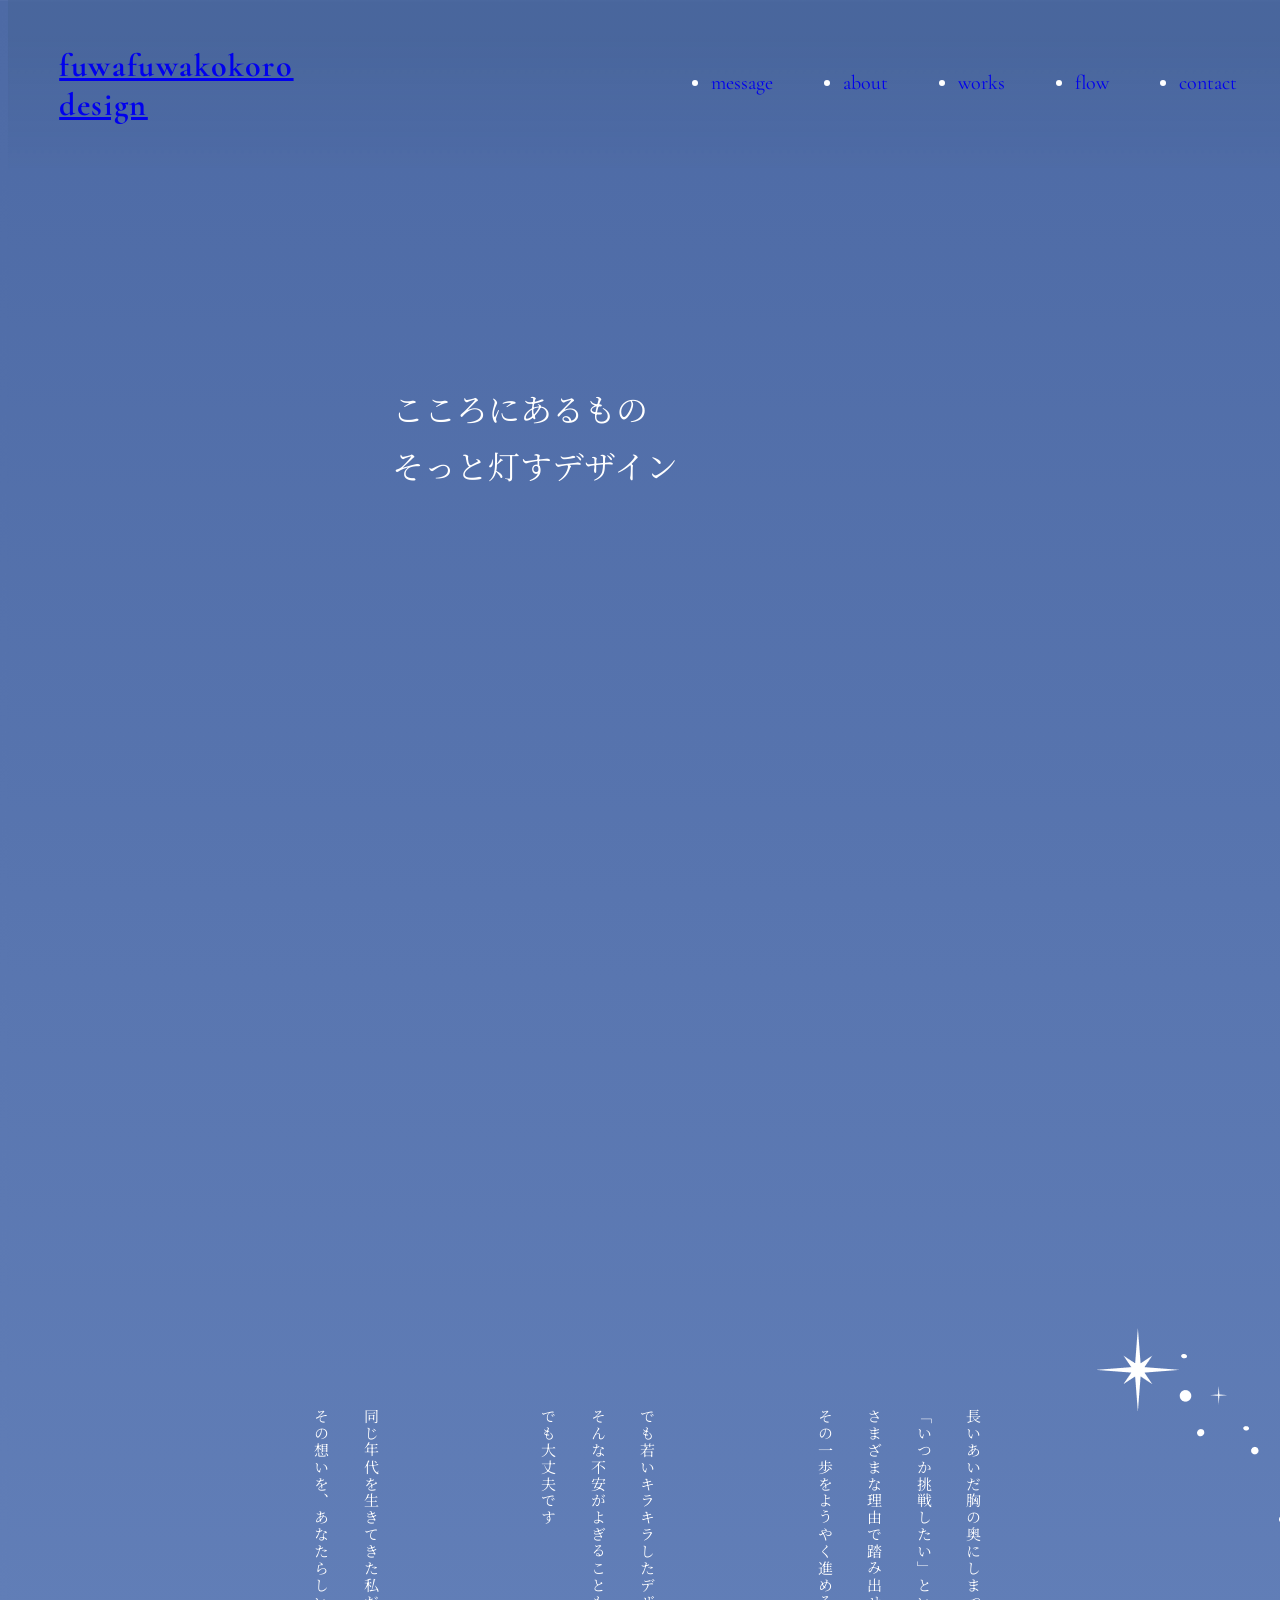
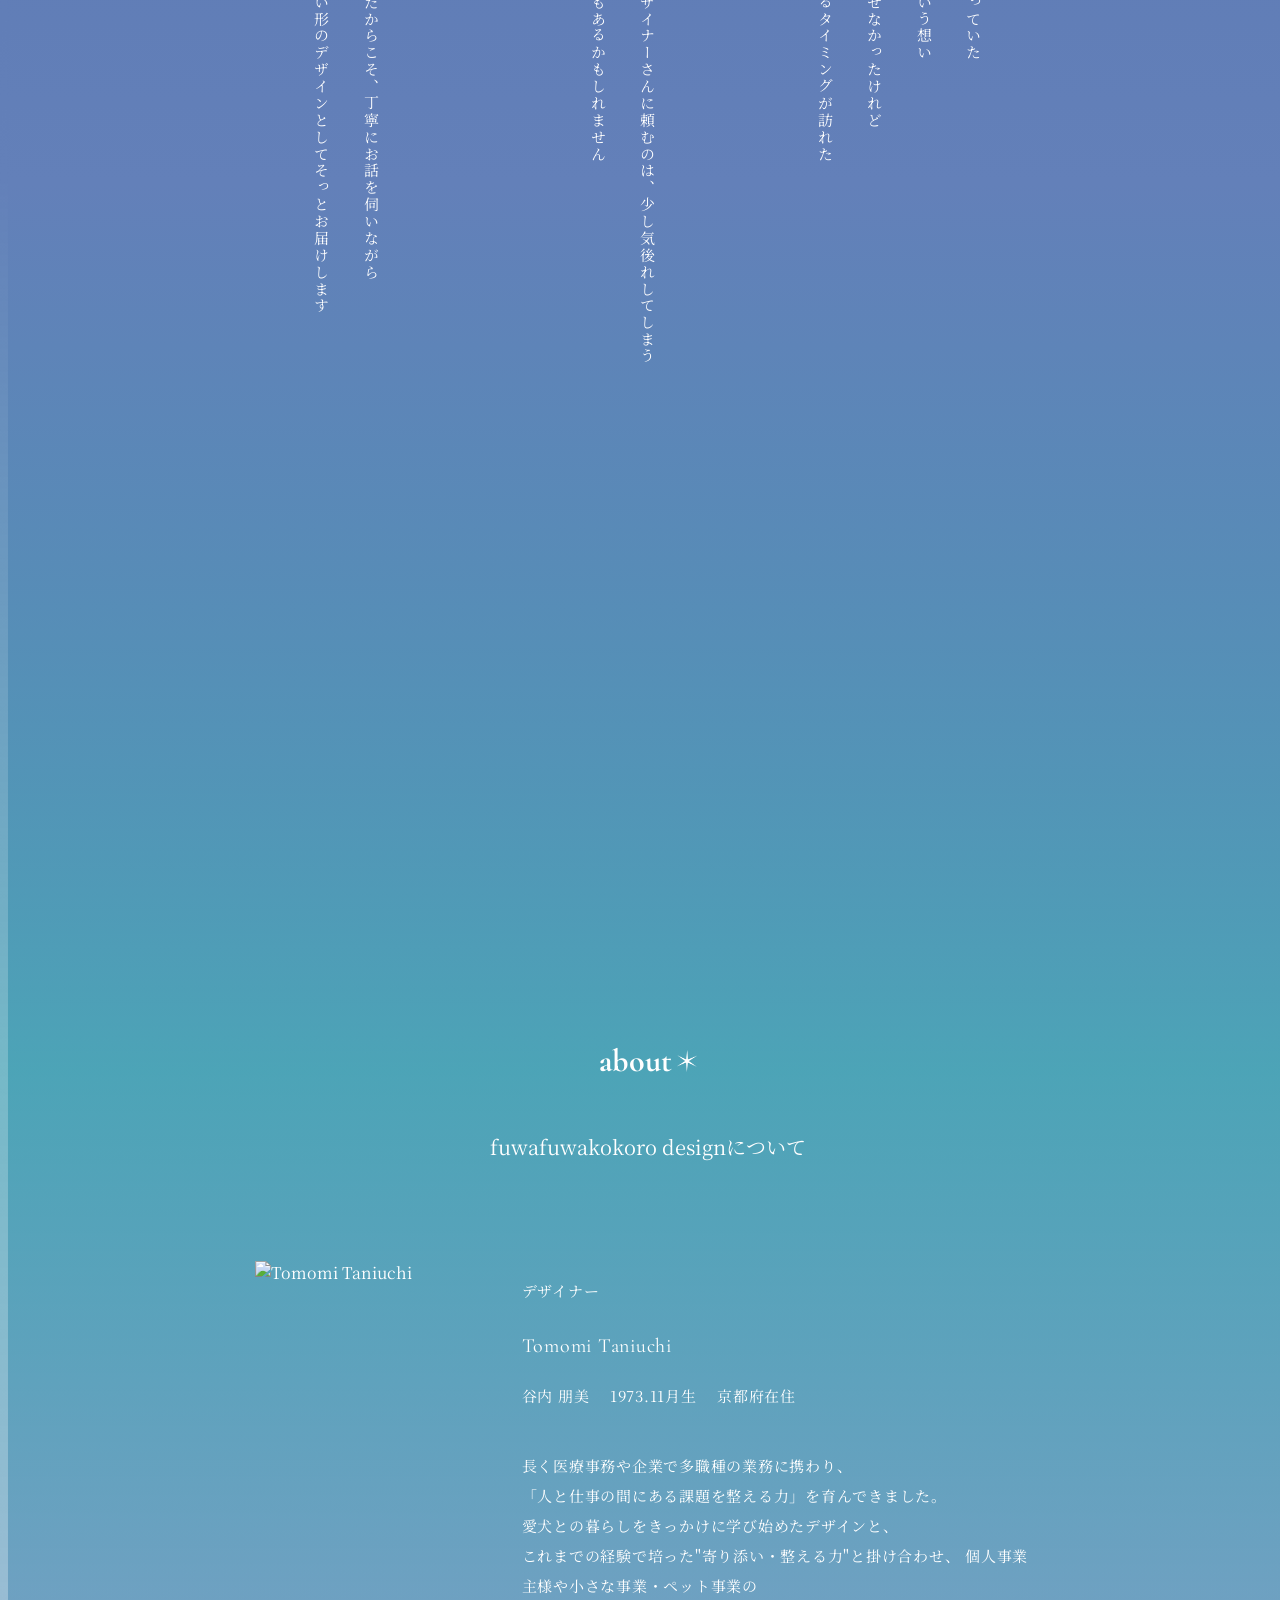
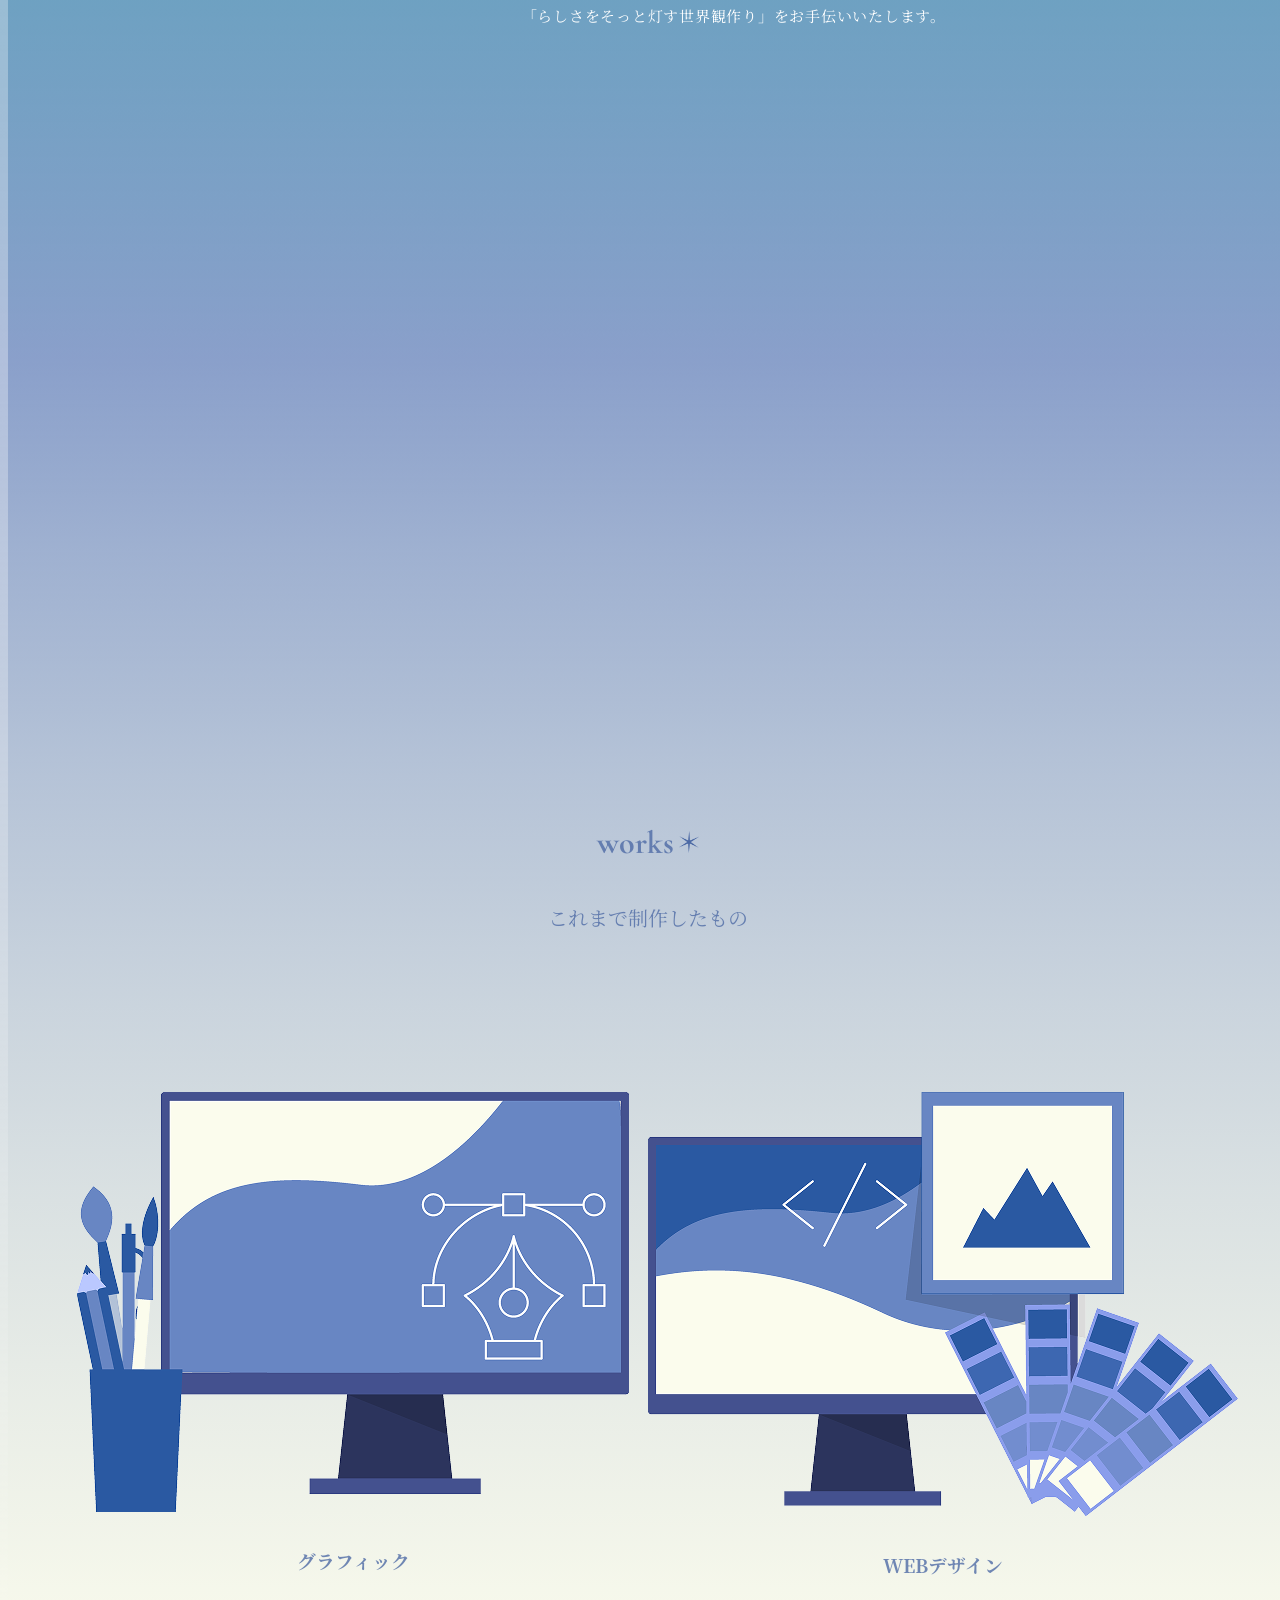
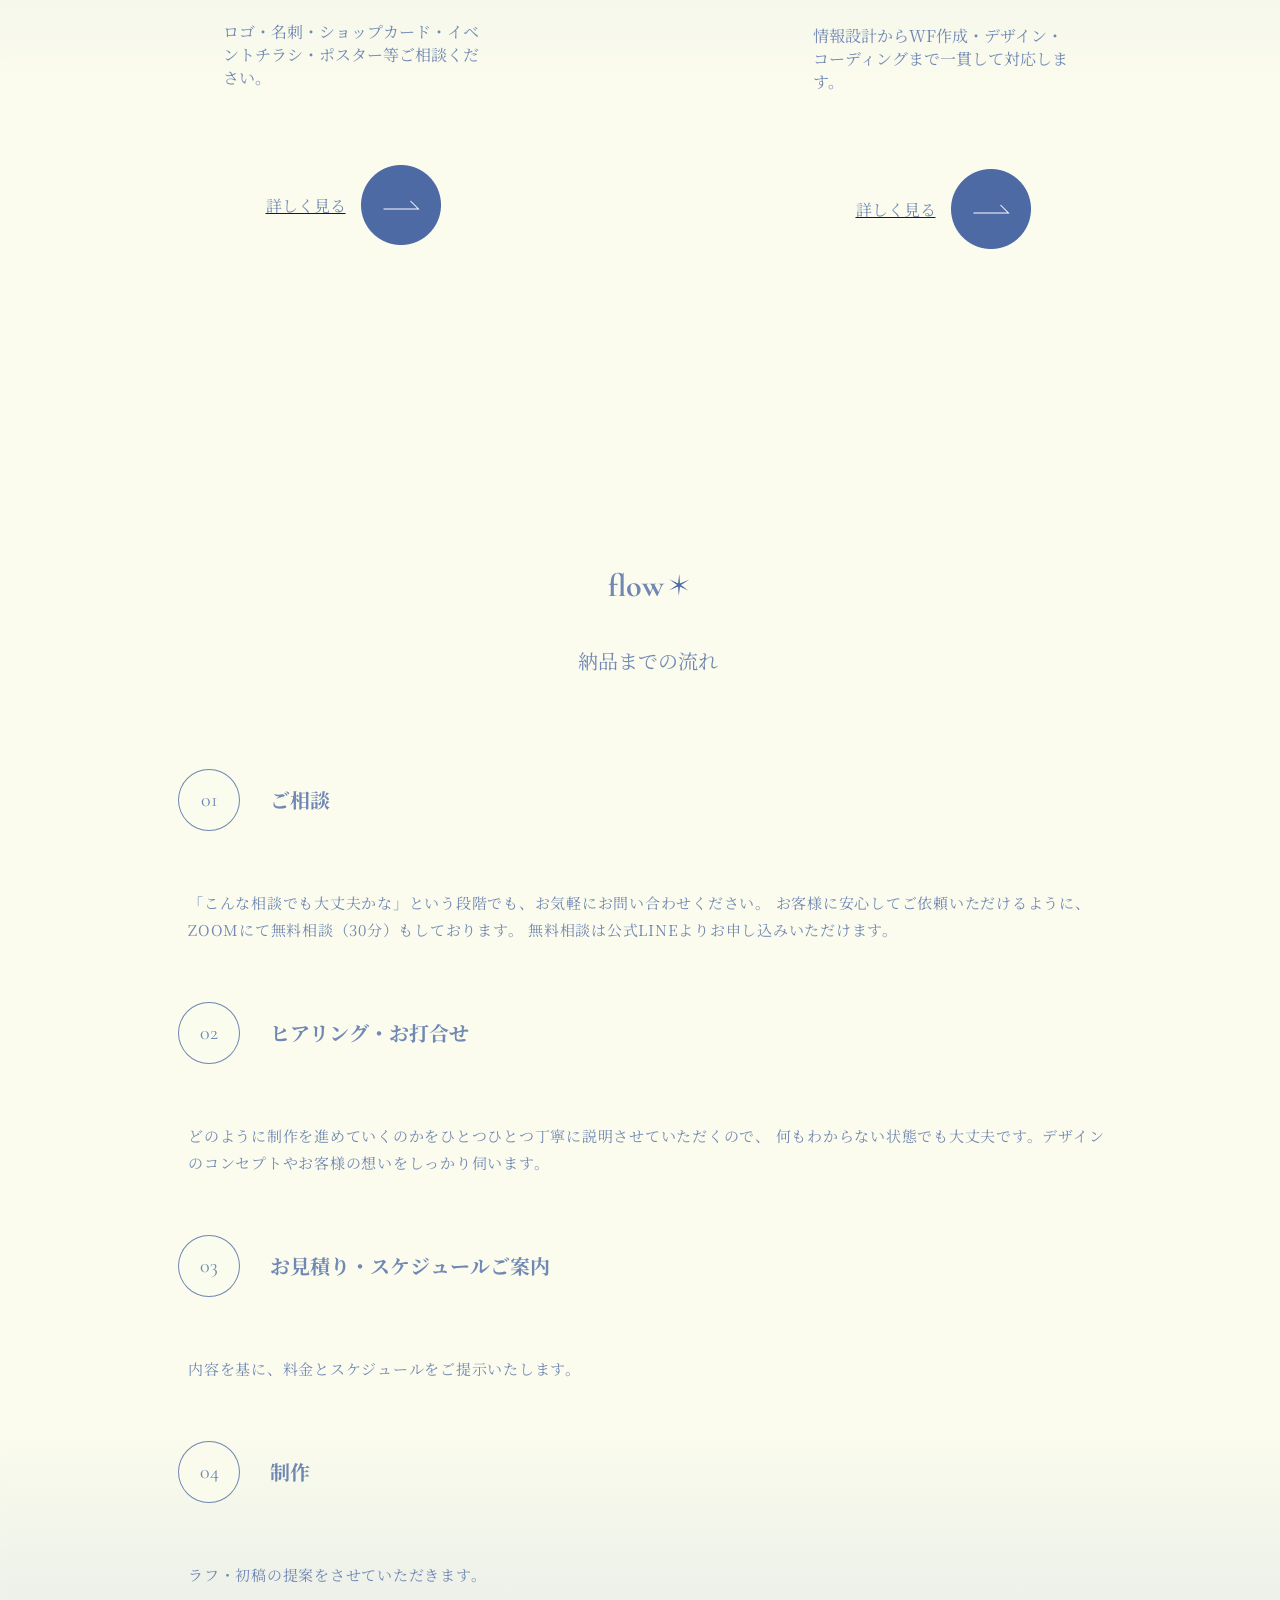
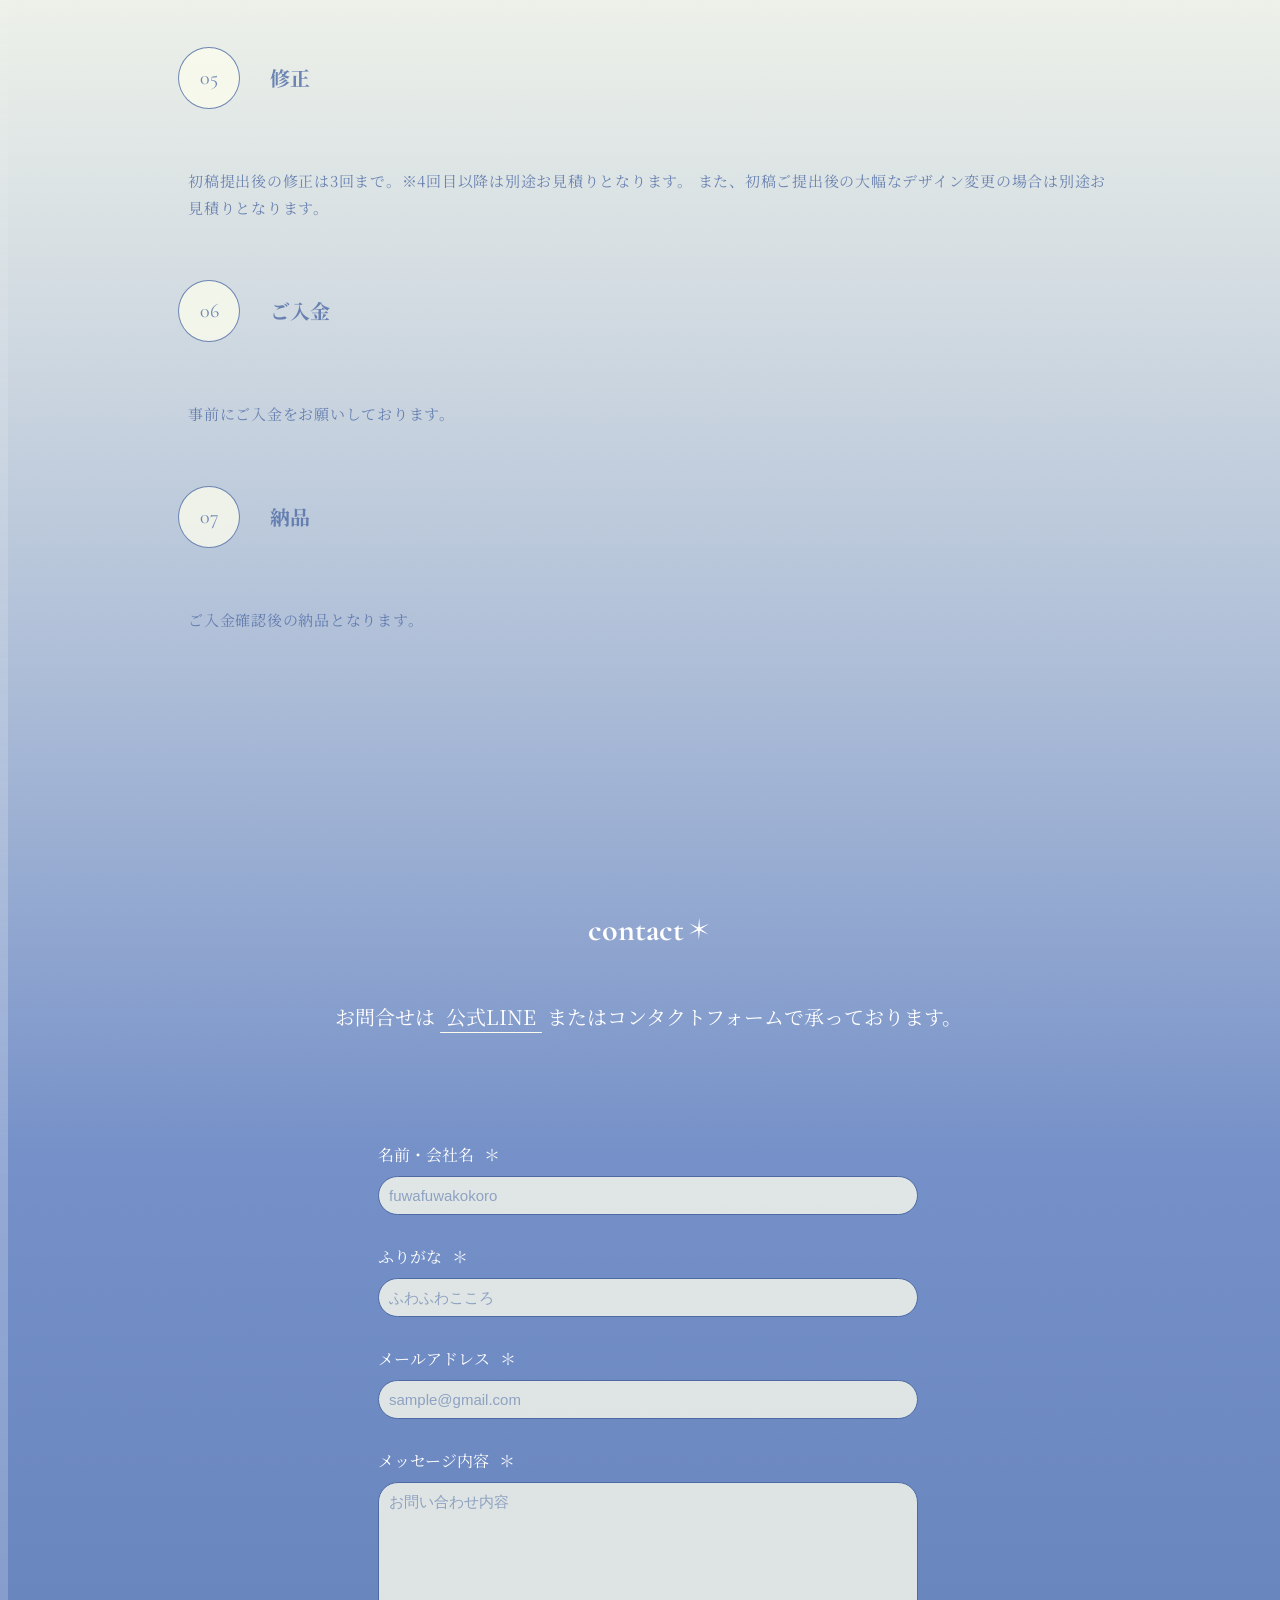
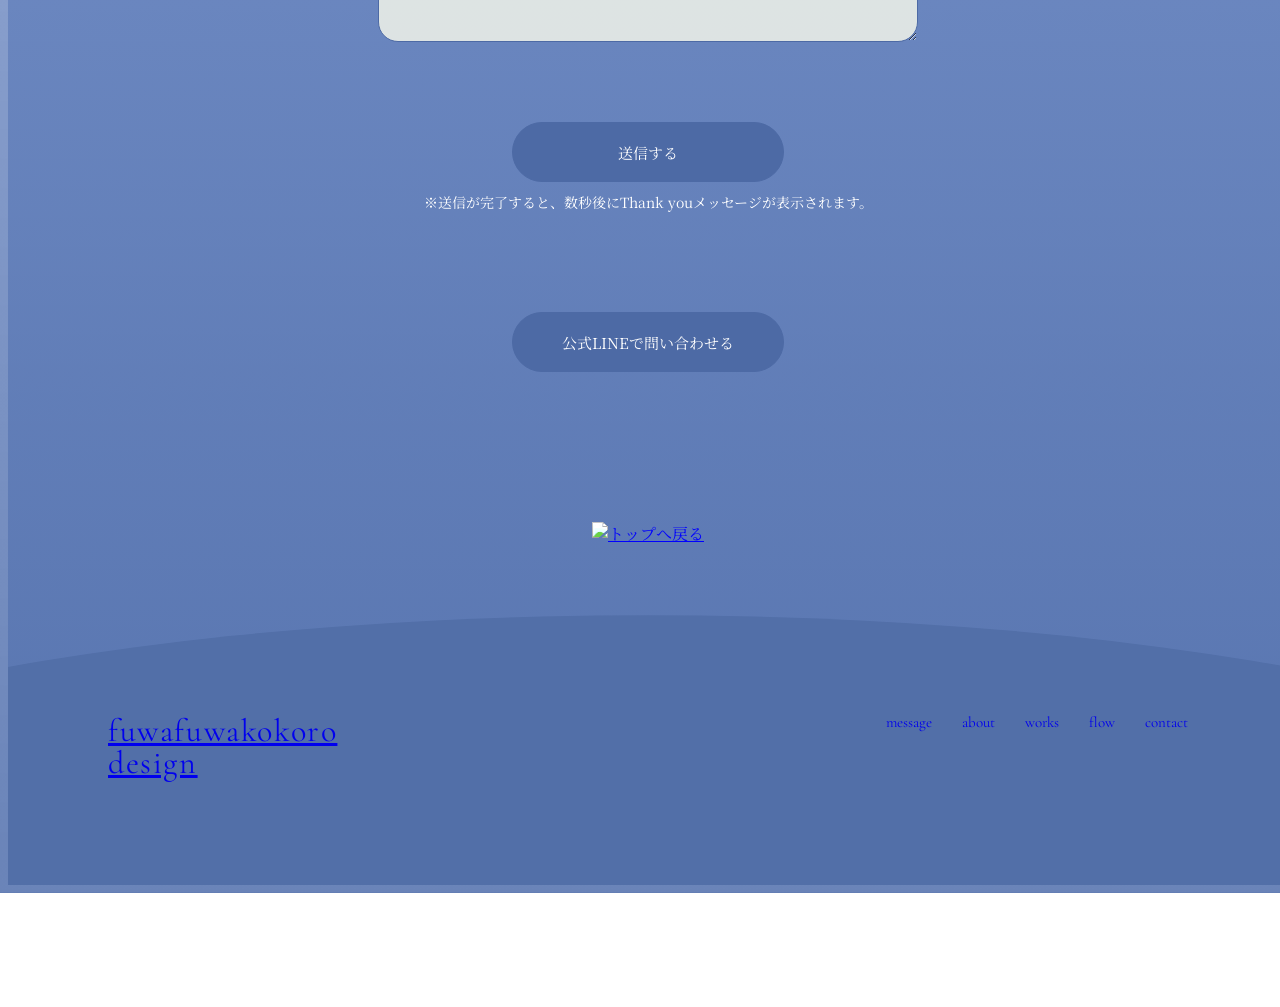
==== index.html @ 158607de "Update index.html" ====
<!DOCTYPE html>
<html lang="ja">

<head>
    <meta charset="UTF-8">
    <meta name="viewport" content="width=device-width, initial-scale=1.0">
    <title>fuwafuwakokoro designポートフォリオサイト</title>
    <meta name="description" content="fuwafuwakokoroデザインポートフォリオ">

    <!-- フォントの読み込み -->
    <link rel="preconnect" href="https://fonts.googleapis.com">
    <link rel="preconnect" href="https://fonts.gstatic.com" crossorigin>
    <link
        href="https://fonts.googleapis.com/css2?family=Cormorant+Garamond:ital,wght@0,300..700;1,300..700&family=Noto+Serif+JP:wght@200..900&display=swap"
        rel="stylesheet">

    <!-- CSSの読み込み -->
    <link rel="stylesheet" href="CSS/reset.css">
    <link rel="stylesheet" href="CSS/style.css">
    <!-- ファビコン -->
    <link rel="icon" href="./images/favicon.ico">

</head>

<body>

    <header id="header">
        <h1 class="logo">
            <a href="index.html">
                fuwafuwakokoro <br>design
            </a>
        </h1>
        <nav class="header-nav">
            <ul>
                <li><a href="#message">message</a></li>
                <li><a href="#about">about</a></li>
                <li><a href="all-work.html?filter=all">works</a></li>
                <li><a href="#flow">flow</a></li>
                <li><a href="#contact">contact</a></li>
            </ul>
        </nav>

        <div class="hamburger" aria-label="メニュー開閉" role="button" tabindex="0"></div>

        <nav class="sp-menu">
            <ul>
                <li><a href="#message">message</a></li>
                <li><a href="#about">about</a></li>
                <li><a href="all-work.html?filter=all">works</a></li>
                <li><a href="#flow">flow</a></li>
                <li><a href="#contact">contact</a></li>
            </ul>
        </nav>
    </header>

    <main>
        <section id="hero">
            <div class="main-visual">
                <!-- 星空（背景） -->
                <div class="fv-stars"></div>
                <!-- 流れ星（JSで生成） -->
                <div class="fv-shooting-layer"></div>

                <img class="fv-moon" src="images/FV-moon.png" alt="">

                <div class="catch-wrap">
                    <p class="catch line1">こころにあるもの</p>
                    <p class="catch line2">そっと灯すデザイン</p>
                </div>
            </div>
        </section>

        <section id="message">
            <div class="cloud-set cloud-set1">
                <img class="cloud cloud1" src="images/cloud1.png" alt="">
            </div>
            <!-- ここにスペーサーを入れる -->
            <div class="cloud-space"></div>

            <div class="text-wrap">
                <div class="message-star">
                    <img src="images/message_star.png" alt="">
                </div>
                <p class="text-block">
                    長いあいだ胸の奥にしまっていた<br>
                    「いつか挑戦したい」という想い<br>
                    さまざまな理由で踏み出せなかったけれど<br>
                    その一歩をようやく進めるタイミングが訪れた
                </p>
                <p class="text-block">
                    でも若いキラキラしたデザイナーさんに頼むのは、少し気後れしてしまう<br>
                    そんな不安がよぎることもあるかもしれません<br>
                    でも大丈夫です
                </p>
                <p class="text-block">
                    同じ年代を生きてきた私だからこそ、丁寧にお話を伺いながら<br>
                    その想いを、あなたらしい形のデザインとしてそっとお届けします
                </p>
            </div>
        </section>

        <section id="about">
            <!-- 雲（背景） -->
            <div class="cloud-set cloud-set2">
                <img class="cloud cloud2" src="images/cloud2.png" alt="">
                <img class="moon2" src="images/cloud2-moon.png" alt="">
            </div>
            <!-- ここにスペーサーを入れる -->
            <div class="cloud-space"></div>

            <div class="about-wrap">
                <div class="title-wrap">
                    <h2 class="title-text">about</h2>
                    <img src="images/title-star.png" alt="">
                </div>
                <p class="sub-title">fuwafuwakokoro designについて</p>

                <div class="about-content">
                    <div class="about-photo">
                        <img class="photo-pc" src="images/about.png" alt="Tomomi Taniuchi">
                        <img class="photo-sp" src="images/about-sp.png" alt="Tomomi Taniuchi">
                    </div>

                    <div class="about-text">
                        <p class="job-title">デザイナー</p>
                        <p class="name-en">Tomomi Taniuchi</p>
                        <p class="name-ja">谷内 朋美 　1973.11月生 　京都府在住</p>
                        <p>
                            長く医療事務や企業で多職種の業務に携わり、<br>
                            「人と仕事の間にある課題を整える力」を育んできました。<br>
                            愛犬との暮らしをきっかけに学び始めたデザインと、<br>
                            これまでの経験で培った"寄り添い・整える力"と掛け合わせ、
                            個人事業主様や小さな事業・ペット事業の<br>
                            「らしさをそっと灯す世界観作り」をお手伝いいたします。<br>

                        </p>
                    </div>
                </div>
            </div>
        </section>

        <section id="works">
            <div class="cloud-set cloud-set3">
                <img class="cloud cloud3" src="images/cloud3.png" alt="">
            </div>
            <!-- ここにスペーサーを入れる -->
            <div class="cloud-space"></div>

            <div class="title-wrap-work">
                <h2 class="title-text">works</h2>
                <img src="images/title-star2.png" alt="">
            </div>
            <p class="sub-title2">これまで制作したもの</p>

            <div class="works-grid">
                <!-- グラフィック -->
                <div class="work-item">
                    <div class="work-img">
                        <img src="images/icon1.png" alt="グラフィック">
                    </div>
                    <h3 class="work-item-title">グラフィック</h3>
                    <p class="work-text">
                        ロゴ・名刺・ショップカード・イベントチラシ・ポスター等ご相談ください。
                    </p>
                    <a href="all-work.html?filter=graphic" class="more">
                        <span class="work-text2">詳しく見る</span>
                        <img src="images/work-btn.png" alt="">
                    </a>
                </div>

                <!-- WEBデザイン -->
                <div class="work-item">
                    <div class="work-img">
                        <img src="images/icon2.png" alt="WEBデザイン">
                    </div>
                    <h3 class="work-item-title">WEBデザイン</h3>
                    <p class="work-text">
                        情報設計からWF作成・デザイン・コーディングまで一貫して対応します。
                    </p>
                    <a href="all-work.html?filter=web" class="more">
                        <span class="work-text2">詳しく見る</span>
                        <img src="images/work-btn.png" alt="">
                    </a>
                </div>
            </div>
        </section>

        <section id="flow">
            <div class="title-wrap-flow">
                <h2 class="title-text">flow</h2>
                <img src="images/title-star2.png" alt="">
            </div>
            <p class="sub-title2">納品までの流れ</p>

            <div class="flow-wrap">
                <div class="flow-step">
                    <div class="step-number">01</div>
                    <h3 class="step-title">ご相談</h3>
                </div>
                <p class="step-text">
                    「こんな相談でも大丈夫かな」という段階でも、お気軽にお問い合わせください。
                    お客様に安心してご依頼いただけるように、ZOOMにて無料相談（30分）もしております。
                    無料相談は公式LINEよりお申し込みいただけます。
                </p>

                <div class="flow-step">
                    <div class="step-number">02</div>
                    <h3 class="step-title">ヒアリング・お打合せ</h3>
                </div>
                <p class="step-text">
                    どのように制作を進めていくのかをひとつひとつ丁寧に説明させていただくので、
                    何もわからない状態でも大丈夫です。デザインのコンセプトやお客様の想いをしっかり伺います。
                </p>

                <div class="flow-step">
                    <div class="step-number">03</div>
                    <h3 class="step-title">お見積り・スケジュールご案内</h3>
                </div>
                <p class="step-text">
                    内容を基に、料金とスケジュールをご提示いたします。
                </p>

                <div class="flow-step">
                    <div class="step-number">04</div>
                    <h3 class="step-title">制作</h3>
                </div>
                <p class="step-text">
                    ラフ・初稿の提案をさせていただきます。
                </p>

                <div class="flow-step">
                    <div class="step-number">05</div>
                    <h3 class="step-title">修正</h3>
                </div>
                <p class="step-text">
                    初稿提出後の修正は3回まで。※4回目以降は別途お見積りとなります。
                    また、初稿ご提出後の大幅なデザイン変更の場合は別途お見積りとなります。
                </p>

                <div class="flow-step">
                    <div class="step-number">06</div>
                    <h3 class="step-title">ご入金</h3>
                </div>
                <p class="step-text">
                    事前にご入金をお願いしております。
                </p>

                <div class="flow-step">
                    <div class="step-number">07</div>
                    <h3 class="step-title">納品</h3>
                </div>
                <p class="step-text">
                    ご入金確認後の納品となります。
                </p>
            </div>
        </section>

        <section id="contact">
            <div class="title-wrap">
                <h2 class="title-text">contact</h2>
                <img src="images/title-star.png" alt="">
            </div>
            <p class="sub-title">
                お問合せは
                <a href="https://lin.ee/VAMANF5" target="_blank" rel="noopener noreferrer" class="line-link">
                    公式LINE
                </a>
                またはコンタクトフォームで承っております。
            </p>




            <form class="c-form"
                action="https://docs.google.com/forms/u/0/d/e/1FAIpQLSc5ZJrRVExrA8ApMhvjKNuty1FIqvOW37TJFEGnBFKEDIB3zg/formResponse"
                method="POST" target="hidden_iframe" onsubmit="submitted=true;">
                <div class="c-form_item">
                    <label class="c-form_label" for="field-name">名前・会社名<span class="c-form_required">＊</span></label>
                    <input class="c-form_input" id="field-name" name="entry.1047887027" placeholder="fuwafuwakokoro"
                        type="text" required />
                </div>

                <div class="c-form_item">
                    <label class="c-form_label" for="field-name-ja">ふりがな<span class="c-form_required">＊</span></label>
                    <input class="c-form_input" id="field-name-ja" name="entry.491330090" placeholder="ふわふわこころ"
                        type="text" required />
                </div>

                <div class="c-form_item">
                    <label class="c-form_label" for="field-mail">メールアドレス<span class="c-form_required">＊</span></label>
                    <input class="c-form_input" id="field-mail" name="entry.1755000333" placeholder="sample@gmail.com"
                        type="email" required />
                </div>

                <div class="c-form_item">
                    <label class="c-form_label" for="field-message">メッセージ内容<span
                            class="c-form_required">＊</span></label>

                    <textarea class="c-form_input" id="field-message" name="entry.1914228769" placeholder="お問い合わせ内容"
                        required></textarea>
                </div>

                <div class="c-form_submit">
                    <button type="submit">送信する</button>
                </div>
                <p class="c-form_notice">
                    ※送信が完了すると、数秒後にThank youメッセージが表示されます。
                </p>
            </form>

            <div class="contact-btn">
                <a href="https://lin.ee/VAMANF5" target="_blank" rel="noopener noreferrer" class="btn-line">
                    公式LINEで問い合わせる
                </a>

            </div>


        </section>
    </main>

    <div class="to-top">
        <a href="#" aria-label="ページトップへ戻る">
            <img src="images/Back-to-Top.png" alt="トップへ戻る">
        </a>
    </div>

    <footer class="footer">
        <div class="footer_inner">
            <div class="footer_logo">
                <a href="index.html">
                    fuwafuwakokoro<br>design
                </a>
            </div>

            <nav class="footer_nav">
                <a href="#message">message</a>
                <a href="#about">about</a>
                <a href="all-work.html?filter=all">works</a>
                <a href="#flow">flow</a>
                <a href="#contact">contact</a>
            </nav>

            <div class="footer_bottom">
                <div class="footer_sns">
                    <a href="https://lin.ee/VAMANF5" target="_blank" rel="noopener noreferrer">
                        <img src="images/line_logo.webp" alt="LINE">
                    </a>
                    <a href="https://www.instagram.com/fuwafuwakokoro_design/" target="_blank"
                        rel="noopener noreferrer">
                        <img src="images/instagram_glyph_white_1.webp" alt="Instagram">
                    </a>
                </div>
                <small>©2026 fuwafuwakokoro design</small>
            </div>
        </div>
    </footer>

    <script src="common.js"></script>
    <script src="page.js"></script>
    <script>
        let submitted = false;
    </script>

    <iframe name="hidden_iframe" id="hidden_iframe" style="display:none;"
        onload="if(submitted){window.location='thanks.html';}"></iframe>
</body>


</html>
---- CSS/style.css ----
@charset "UTF-8";

/* ==========================================
   1. 基本設定（全ページ共通）
========================================== */
html,
body {
    overflow-x: hidden;
    width: 100%;
    font-family: "Noto Serif JP", serif;
    color: #ffffff;
    position: relative;
    background-image: linear-gradient(
        180deg,
        rgba(77, 106, 165, 1),
        rgba(99, 128, 185, 1) 20%,
        rgba(59, 155, 176, 0.7) 30%,
        rgba(99, 128, 185, 0.5) 40%,
        rgba(251, 252, 237, 1) 55% 70%,
        rgba(104, 134, 195, 0.7) 85%,
        rgba(77, 106, 165, 1) 110%
    );
}
#message,
#about,
#works {
    scroll-margin-top: -300px;
}
#flow,
#contact {
    scroll-margin-top: 120px;
    position: relative;
    margin-top: 250px;
}
h2 {
    font-size: 32px;
    font-family: "Cormorant Garamond", serif;
}

/* ==========================================
   2. 共通パーツ（ヘッダー / フッター / ボタン）
========================================== */

/* --- ヘッダー --- */
#header {
    display: flex;
    justify-content: space-between;
    align-items: center;
    position: fixed;
    top: 0;
    width: 100%;
    padding: 25px 4%;
    box-sizing: border-box;
    color: #ffffff;
    font-family: "Cormorant Garamond", serif;
    z-index: 9999;
    backdrop-filter: blur(1px); /* すりガラス効果 */
    background: linear-gradient(
        180deg,
        rgba(39, 69, 85, 0.1) 20%,
        rgba(0, 0, 0, 0) 100%
    );
}

.logo {
    font-size: 32px;
    letter-spacing: 0.05em;
    width: 228px;
}

.header-nav {
    margin-left: auto;
}

.header-nav ul {
    display: flex;
    gap: 70px;
    font-size: 20px;
}

.header-nav.after-works a,
.logo.after-works {
    color: #4d6aa5;
}

.header-nav.back-white a,
.logo.back-white p {
    color: #fff;
}

.sp-menu,
.hamburger {
    display: none;
}

/* ロゴ共通アニメーション準備 */
.logo a,
.footer_logo a {
    display: inline-block;
    transition: opacity 0.3s ease;
}

/* ナビゲーション共通リンク基本設定 */
.header-nav a,
.footer_nav a {
    position: relative;
    display: inline-block;
    text-decoration: none;
    padding-bottom: 4px;
    transition: color 0.3s ease;
}

/* ナビ下線の初期状態（透明・横幅0） */
.header-nav a::after,
.footer_nav a::after {
    content: "";
    position: absolute;
    bottom: 0;
    left: 0;
    width: 0;
    height: 1px;
    background-color: currentColor; /* 文字色と連動 */
    transition: width 0.3s ease;
}

/* --- コンタクトボタン ＆ 共通ボタンデザイン --- */
.contact-btn,
.contact-btn2 {
    display: flex;
    margin: 100px auto 150px;
    justify-content: center;
    width: 100%;
}

/* 共通ボタン基本スタイル */
.contact-btn a,
.contact-btn2 a,
.c-form_submit button {
    display: inline-flex;
    justify-content: center;
    align-items: center;
    box-sizing: border-box;
    width: 272px;
    max-width: 100%;
    height: 60px;
    padding: 0 20px;
    border-radius: 100px;
    font-size: 15px;
    font-family: "Noto Serif JP", serif;
    color: #ffffff;
    border: 1px solid #4d6aa5;
    background-color: #4d6aa5;
    text-decoration: none;
    cursor: pointer;
    line-height: 1;
    transition: all 0.3s ease;
    appearance: none;
    -webkit-appearance: none;
}

/* LINEボタン内の画像調整 */
.contact-btn a img,
.contact-btn2 a img {
    max-height: 100%;
    width: auto;
    object-fit: contain;
}

/* テキストリンク（公式LINE等）の自作下線・背景伸び設定 */

.line-link {
    position: relative;
    display: inline-block;
    text-decoration: none;
    color: #ffffff;
    padding: 2px 6px;
    z-index: 1;
    transition: color 0.3s ease;
}

.line-link::before {
    content: "";
    position: absolute;
    bottom: 0;
    left: 0;
    width: 100%;
    height: 1px; /* 初期状態の下線の太さ */
    background-color: #fcfded;
    border-radius: 4px;
    z-index: -1;
    transition: height 0.3s ease;
}

/* --- お問い合わせフォーム --- */
.c-form {
    margin: 0 auto;
    max-width: 600px;
}

.c-form_item {
    display: flex;
    flex-wrap: wrap;
    justify-content: space-evenly;
    margin-bottom: 20px;
}
.c-form_label,
.c-form_input {
    padding: 10px;
}
.c-form_label {
    width: 90%;
}
.c-form_input {
    width: 90%;
    font-size: 15px;
    border: solid 1px #4d6aa5;
    background-color: rgba(251, 252, 237, 0.8);
    border-radius: 20px;
    color: #4d6aa5;
    box-sizing: border-box;
}

.c-form_input:focus-visible {
    outline: #4d6aa5 auto 1px;
}
.c-form_required {
    color: #fff;
    border-radius: 4px;
    padding: 5px 5px;
    margin: 0 0 0 5px;
}
.c-form_input::placeholder {
    color: rgba(77, 106, 165, 0.55);
}

textarea.c-form_input {
    height: 160px;
    background-color: rgba(251, 252, 237, 0.8);
}

.c-form_submit {
    text-align: center;
    margin-top: 80px;
}

.c-form_submit button {
    margin-top: 0;
}
.c-form_notice {
    font-size: 14px;
    color: #ffffff;
    margin-top: 10px;
    text-align: center;
}

/* Back to Top ボタン基本 */
.to-top {
    width: 100%;
    text-align: center;
    margin-bottom: 70px;
}

.to-top a {
    display: inline-block;
    transition:
        transform 0.3s ease,
        opacity 0.3s ease;
}

.to-top img {
    filter: brightness(120%);
    transition: filter 0.3s ease;
}

/* --- フッター --- */
.footer {
    position: relative;
    height: 270px;
    background: #526fa8;
    color: #fff;
    clip-path: ellipse(85% 100% at 50% 100%);
}

.footer_inner {
    position: relative;
    z-index: 1;
    width: min(1080px, calc(100% - 80px));
    height: 100%;
    margin: 0 auto;
    padding: 100px 0 30px;
    display: flex;
    flex-direction: column;
}

.footer_logo {
    font-family: "Cormorant Garamond", serif;
    font-size: 32px;
    line-height: 1;
    letter-spacing: 0.05em;
    color: #fff;
}

.footer_nav {
    position: absolute;
    top: 100px;
    right: 0;
    font-family: "Cormorant Garamond", serif;
    display: flex;
    align-items: center;
    gap: 30px;
}

.footer_nav a {
    text-decoration: none;
    font-family: "Cormorant Garamond", serif;
    font-size: 15px;
    line-height: 1;
}

.footer_bottom {
    margin-top: auto;
    display: flex;
    flex-direction: column;
    align-items: flex-end;
    gap: 20px;
}

.footer_sns {
    display: flex;
    align-items: center;
    gap: 35px;
}

.footer_sns a img {
    display: block;
    width: 45px;
    height: 45px;
    object-fit: contain;
    transition:
        transform 0.3s ease,
        opacity 0.3s ease;
}

.footer_bottom small {
    font-family: "Cormorant Garamond", serif;
    font-size: 13px;
    line-height: 1;
    white-space: nowrap;
}

/* ==========================================
   thanksページ（背景画像差し込み版）
========================================== */
body.thanks {
    min-height: 100vh;
    width: 100%;
    margin: 0;
    padding: 0;
    box-sizing: border-box;
    display: flex;
    justify-content: center;
    align-items: center;
    position: relative;
    overflow-x: hidden;

    /* --- PC用背景画像の設定 --- */
    background-color: #fcfded;
    background-image: url("../images/thanks.png"); /* 背景画像のパス */
    background-position: top center; /* ★画像の上部中央を基準にする（星を見切れさせない） */
    background-size: 100% auto;
    background-repeat: no-repeat;
    background-attachment: fixed; /* 画面固定（必要に応じて） */
    color: #ffffff;
    text-align: center;
}

/* メインコンテンツエリア */
section.thanks {
    position: relative;
    z-index: 2; /* 背景や月の画像より前面に表示 */
    max-width: 600px;
    width: 90%;
    margin: 0 auto;
    padding: 40px 20px;
    box-sizing: border-box;
}

section.thanks h1 {
    font-size: 32px;
    font-family: "Noto Serif JP", serif;
    line-height: 1.5;
    margin-bottom: 30px;
    letter-spacing: 0.05em;
}

section.thanks p {
    font-size: 15px;
    line-height: 2;
    margin-bottom: 25px;
    letter-spacing: 0.05em;
}

/* トップへ戻るボタン（既存の装飾を崩さない調整） */
.btn-back {
    position: relative;
    display: inline-block;
    margin-top: 20px; /* 上の要素との余白 */
    padding: 12px 30px; /* ボタンの内側余白 */
    color: #ffffff;
    text-decoration: none;
    border: 1px solid #ffffff; /* ボタンの枠線 */
    overflow: hidden; /* 背景アニメーションのはみ出し防止 */
    z-index: 1;
    transition:
        color 0.3s ease,
        transform 0.3s ease; /* 変形や文字色の変化をスムーズに */
}

/* 下線となる擬似要素 */
.btn-back::before {
    content: "";
    position: absolute;
    bottom: 0;
    left: 0;
    width: 100%;
    height: 2px; /* 初期状態：2pxの下線 */
    background-color: rgba(
        251,
        252,
        237,
        0.8
    ); /* ホバー時の背景色（下線の色） */
    z-index: -1;
    transition: height 0.3s ease; /* 高さの変化をスムーズに */
}

/* ホバー時の処理 */
.btn-back:hover {
    color: #4d6aa5; /* ホバー時の文字色（背景と同化しない色） */
}

.btn-back:hover::before {
    height: 100%; /* 下線が伸びて背景全体を覆う */
}

/* ==========================================
   3. index.html 専用スタイル (PC表示時)
========================================== */

#hero {
    width: 100%;
    height: 100vh;
    min-height: 600px;
}

.main-visual {
    position: relative;
    width: 100%;
    height: 100vh;
    overflow: hidden;
}

.fv-moon {
    position: absolute;
    width: 30vw;
    height: auto;
    top: 60%;
    left: 55%;
    z-index: 5;
    transform: translate(-50%, -50%);
    opacity: 0;
    filter: blur(22px);
    animation: moonFadeIn 1.8s ease-out forwards;
    animation-delay: 0.4s;
}

@keyframes moonFadeIn {
    0% {
        opacity: 0;
        filter: blur(25px);
        transform: translate(-50%, -50%) scale(1.05);
    }
    100% {
        opacity: 1;
        filter: blur(0);
        transform: translate(-50%, -50%) scale(1);
    }
}

.catch-wrap {
    position: absolute;
    top: 42%;
    left: 30%;
    z-index: 4;
    display: flex;
    flex-direction: column;
    gap: 12px;
}

.catch {
    font-size: 32px;
    line-height: 1.4;
    color: #ffffff;
    white-space: nowrap;
    overflow: hidden;
    width: 0;
    margin: 0;
}

.line1 {
    animation: typingLine1 1.2s forwards;
    animation-delay: 0.3s;
}

.line2 {
    animation: typingLine2 1.65s forwards;
    animation-delay: 1s;
}

@keyframes typingLine1 {
    from {
        width: 0;
    }
    to {
        width: 8em;
    }
}

@keyframes typingLine2 {
    from {
        width: 0;
    }
    to {
        width: 11em;
    }
}

.fv-stars {
    position: absolute;
    top: 0;
    left: 0;
    width: 100%;
    height: 100%;
    overflow: hidden;
    pointer-events: none;
    z-index: 1;
}

.star {
    position: absolute;
    display: block;
    background-color: #fff;
    border-radius: 50%;
    box-shadow: 0 0 4px 2px rgba(255, 255, 255, 0.2);
    opacity: 0;
    animation: twinkle 5s infinite;
}

@keyframes twinkle {
    0% {
        opacity: 0;
    }
    50% {
        transform: scale(1.1);
        opacity: 1;
    }
    100% {
        opacity: 0;
        transform: scale(1);
    }
}

.fv-shooting-layer {
    position: absolute;
    top: 0;
    left: 0;
    width: 100%;
    height: 100%;
    pointer-events: none;
    z-index: 2;
}

.shooting-star {
    position: absolute;
    width: 140px;
    height: 3px;
    background: linear-gradient(45deg, #ffffff, rgba(255, 255, 255, 0));
    filter: drop-shadow(0 0 6px #ffffff);
    border-radius: 50%;
    animation: fall 1s linear forwards;
}

@keyframes fall {
    0% {
        transform: translate(0, 0) rotate(var(--rotate));
        opacity: 1;
    }
    100% {
        transform: translate(var(--moveX), var(--moveY)) rotate(var(--rotate));
        opacity: 0;
    }
}

.cloud-set {
    position: relative;
    width: 100%;
    pointer-events: none;
    transition: opacity 0.4s ease;
}

.cloud {
    width: 100%;
    height: auto;
    display: block;
}

.cloud-space {
    height: 500px;
}

.cloud1 {
    opacity: 0.9;
    mask-image: linear-gradient(to bottom, black 60%, transparent 100%);
    -webkit-mask-image: linear-gradient(to bottom, black 60%, transparent 100%);
}

.cloud2,
.cloud3 {
    opacity: 0.9;
    mask-image: linear-gradient(to bottom, black 60%, transparent 100%);
    -webkit-mask-image: linear-gradient(to bottom, black 90%, transparent 100%);
}

.cloud-hidden {
    opacity: 0;
    pointer-events: none;
    transition: opacity 0.4s ease;
}
.cloud-set1,
.cloud-set2,
.cloud-set3 {
    position: absolute;
    width: 100%;
    left: 0;
}

.cloud-fixed {
    position: fixed !important;
    left: 0;
    width: 100%;
    pointer-events: none;
}

.moon2 {
    position: absolute;
    width: 14vw;
    right: 10%;
    top: -20px;
    z-index: 5;
}

#message,
#about,
#works {
    position: relative;
    z-index: 10;
    width: 100%;
    min-height: 100vh;
    box-sizing: border-box;
}

.text-wrap {
    position: relative;
    display: flex;
    flex-direction: row-reverse;
    justify-content: center;
    gap: 98px;
    align-items: flex-start;
    width: 100%;
    margin: 0 auto 150px;
    min-height: 400px;
    box-sizing: border-box;
}

.text-block {
    font-size: 15px;
    -webkit-writing-mode: vertical-rl;
    writing-mode: vertical-rl;
    line-height: 3.3;
    letter-spacing: 0.125em;
    flex-shrink: 0;
}

.message-star {
    position: absolute;
    top: -80px;
    right: 5%;
    width: 10vw;
    pointer-events: none;
}

.title-wrap {
    display: flex;
    justify-content: center;
    align-items: center;
    gap: 5px;
    width: 100%;
    margin: 0 auto 25px;
}

.title-wrap img,
.title-wrap-work img,
.title-wrap-flow img {
    width: 20px;
    height: auto;
}

.sub-title {
    font-size: 20px;
    margin: 15px auto 100px;
    text-align: center;
}
.title-wrap-work {
    color: rgba(77, 106, 165, 0.8);
    display: flex;
    justify-content: center;
    align-items: center;
    gap: 5px;
    width: 100%;
    margin: 0 auto;
}

.title-wrap-flow {
    color: rgba(77, 106, 165, 0.8);
    display: flex;
    justify-content: center;
    align-items: center;
    gap: 5px;
    width: 100%;
    margin: 0 auto;
}

.sub-title2 {
    font-size: 20px;
    margin: 15px auto 50px;
    text-align: center;
    color: rgba(77, 106, 165, 0.8);
}

.about-content {
    max-width: 1000px;
    margin: 90px auto 250px auto;
    display: flex;
    gap: 110px;
    align-items: flex-start;
    justify-content: center;
}

.about-text {
    max-width: 520px;
    width: 100%;
    font-size: 15px;
    line-height: 2;
    letter-spacing: 0.05em;
}

.name-en {
    font-size: 20px;
    margin-bottom: 10px;
    font-family: "Cormorant Garamond", serif;
}

.name-ja {
    margin-bottom: 40px;
    font-size: 15px;
}

#about .about-photo {
    flex-shrink: 0;
}

.about-photo img {
    display: block;
    height: auto;
}

.photo-pc {
    display: block !important;
}
.photo-sp {
    display: none !important;
}

.works-grid {
    max-width: 1000px;
    margin: 0 auto;
    display: grid;
    grid-template-columns: repeat(auto-fit, minmax(300px, 1fr));
    gap: 180px;
    align-items: start;
}

.work-img {
    margin-top: 70px;
}

.work-item {
    padding: 40px 30px;
    display: flex;
    flex-direction: column;
    align-items: center;
    text-align: left;
}
.work-item-title {
    color: rgba(77, 106, 165, 0.8);
    margin: 30px;
}

.work-text,
.work-text2 {
    color: rgba(77, 106, 165, 0.8);
}

.work-text {
    max-width: 260px;
}

/* 「詳しく見る」ボタン基本構造 */
.more {
    display: flex;
    justify-content: center;
    align-items: center;
    gap: 15px;
    width: 100%;
    margin: 60px auto 0;
    transition: opacity 0.3s ease;
}

.more img {
    transition: transform 0.3s ease;
}

.flow-wrap {
    max-width: 1000px;
    margin: 0 auto;
    gap: 180px;
}

.flow-step {
    display: flex;
    align-items: center;
    gap: 30px;
    padding: 40px 30px;
    border-radius: 20px;
    width: 100%;
    box-sizing: border-box;
}

.step-number {
    width: 60px;
    height: 60px;
    border-radius: 50%;
    background: rgba(251, 252, 237, 0.8);
    color: rgba(77, 106, 165, 0.8);
    font-size: 20px;
    font-family: "Cormorant Garamond", serif;
    display: flex;
    justify-content: center;
    align-items: center;
    border: 1px solid rgba(77, 106, 165, 0.8);
    flex-shrink: 0;
}

.step-title {
    font-size: 20px;
    font-family: "Noto Serif JP", serif;
    color: rgba(77, 106, 165, 0.8);
}

.step-text {
    font-size: 15px;
    line-height: 1.8;
    letter-spacing: 0.05em;
    color: rgba(77, 106, 165, 0.8);
    padding: 0 40px;
    text-align: left;
}

/* ==========================================
   4. all-work.html 専用スタイル
========================================== */
.all-work-page {
    min-height: 100vh;
    width: 100%;
    background-image: linear-gradient(
        0deg,
        rgba(104, 134, 195, 1) 11%,
        rgba(251, 252, 237, 1) 34% 71%,
        rgba(59, 155, 176, 1) 88%,
        rgba(77, 106, 165, 0.93) 100%
    );
    background-size: cover;
}

.all-work-page #header {
    display: flex;
    justify-content: space-between;
    align-items: center;
    position: fixed;
    top: 0;
    width: 100%;
    padding: 25px 4%;
    box-sizing: border-box;
    color: #ffffff;
    font-family: "Cormorant Garamond", serif;
    z-index: 9999;
    background: linear-gradient(
        180deg,
        rgba(39, 69, 85, 0.35) 0%,
        rgba(39, 69, 85, 0.1) 60%,
        rgba(0, 0, 0, 0) 100%
    );
    backdrop-filter: blur(2px);
}

.title-wrap-works {
    display: flex;
    justify-content: center;
    align-items: center;
    gap: 5px;
    width: 100%;
    margin: 250px auto 5px;
}

.work-title-text {
    color: #ffffff;
}

.work-sub-title2 {
    color: #ffffff;
    margin: 15px auto 45px;
    text-align: center;
}

.works-filter {
    display: flex;
    justify-content: center;
    gap: 50px;
    margin-bottom: 170px;
    margin-top: 125px;
}

.filter-btn {
    width: 112px;
    height: 30px;
    padding: 0;
    border-radius: 30px;
    border: 1px solid rgba(77, 106, 165, 1);
    font-size: 12px;
    font-family: "Noto Serif JP", serif;
    background: rgba(251, 252, 237, 1);
    color: rgba(77, 106, 165, 1);
    cursor: pointer;
    transition: 0.3s ease;
    display: flex;
    justify-content: center;
    align-items: center;
}

.filter-btn.active {
    background: rgba(77, 106, 165, 1);
    color: rgba(251, 252, 237, 1);
}

.graphic-grid {
    max-width: 1000px;
    margin: 0 auto;
    display: grid;
    grid-template-columns: repeat(auto-fit, minmax(280px, 1fr));
    column-gap: 70px;
    row-gap: 155px;
}

.graphic-card {
    text-align: left;
    transition: 0.3s ease;
}

.graphic-card img {
    width: 100%;
    height: auto;
    display: block;
    margin-bottom: 20px;
    transition: 0.3s ease;
}

.graphic-num,
.graphic-title {
    font-size: 20px;
    color: rgba(39, 69, 85, 1);
    font-family: "Noto Serif JP", serif;
}

.graphic-num {
    margin-bottom: 6px;
}

.graphic-title {
    font-size: 15px;
}

.more-btn-wrap {
    text-align: center;
    margin-top: 80px;
    margin-bottom: 120px;
}

.more-btn {
    display: inline-block;
    padding: 12px 40px;
    border-radius: 30px;
    color: rgba(77, 106, 165, 1);
    font-size: 16px;
    font-family: "Noto Serif JP", serif;
    border: 1px solid rgba(77, 106, 165, 1);
    text-decoration: none;
    transition: 0.3s ease;
}

.hidden-card {
    display: none;
    opacity: 0;
    transition: opacity 0.6s ease;
}

.hidden-card.show {
    display: block;
    opacity: 1;
}

.modal {
    display: none;
    position: fixed;
    inset: 0;
    background: rgba(244, 247, 247, 0.75);
    backdrop-filter: blur(8px);
    z-index: 9999;
    overflow-y: auto;
}

.modal-content {
    width: 80vw;
    max-width: 1200px;
    margin: 0 auto;
    text-align: center;
    position: relative;
}

.modal-close {
    position: absolute;
    top: 10px;
    right: 10px;
    font-size: 40px;
    color: #274555;
    cursor: pointer;
    z-index: 10000;
}

#modal-img {
    width: 100%;
    height: auto;
    border-radius: 8px;
    box-shadow: 0 6px 18px rgba(0, 0, 0, 0.25);
}

/* ==========================================
   5. PC限定ホバーアニメーション設定
   （スマホでのホバー残りや意図しない表示崩れを防止）
========================================== */
@media (hover: hover) {
    /* ナビゲーション下線伸び */
    .header-nav a:hover::after,
    .footer_nav a:hover::after {
        width: 100%;
    }

    /* ロゴふんわり透明度 */
    .logo a:hover,
    .footer_logo a:hover {
        opacity: 0.65;
    }

    /* メインボタンホバー（背景と文字色反転） */
    .contact-btn a:hover,
    .contact-btn2 a:hover,
    .c-form_submit button:hover {
        background-color: rgba(251, 252, 237, 1);
        color: #4d6aa5;
    }

    /* SNSアイコン（浮遊感） */
    .footer_sns a:hover img {
        transform: translateY(-4px);
        opacity: 0.75;
    }

    /* 「詳しく見る」ボタン（矢印スライド） */
    .more:hover {
        opacity: 0.75;
    }
    .more:hover img {
        transform: translateX(6px);
    }

    /* LINEテキストリンク（下線立ち上がり背景化） */
    .line-link:hover {
        color: #4d6aa5;
    }
    .line-link:hover::before {
        height: 100%;
    }

    /* Back to Top ボタン（浮揚・輝度アップ） */
    .to-top a:hover {
        transform: translateY(-6px);
        opacity: 0.9;
    }
    .to-top a:hover img {
        filter: brightness(140%);
    }

    /* ギャラリーカード・ボタン系 */
    .filter-btn:hover {
        background: rgba(77, 106, 165, 0.25);
    }
    .graphic-card:hover img {
        filter: brightness(0.85);
    }
    .more-btn:hover {
        background: rgba(77, 106, 165, 1);
        color: rgba(251, 252, 237, 1);
    }
}

/* ==========================================
   6. スマホ・タッチ操作用フィードバック (:active)
========================================== */
.contact-btn a:active,
.contact-btn2 a:active,
.c-form_submit button:active,
.to-top a:active,
.more:active,
.filter-btn:active,
.more-btn:active {
    opacity: 0.7;
}

/* ==========================================
   7. レスポンシブ統合（タブレット・スマホ対応）
========================================== */

/* --- 中画面（1100px以下） --- */
@media screen and (max-width: 1100px) {
    html,
    body {
        overflow-x: hidden;
        width: 100%;
        font-family: "Noto Serif JP", serif;
        color: #ffffff;
        position: relative;
        background-image: linear-gradient(
            180deg,
            rgba(77, 106, 165, 1),
            rgba(99, 128, 185, 1) 10%,
            rgba(59, 155, 176, 0.7) 30%,
            rgba(99, 128, 185, 0.5) 40%,
            rgba(251, 252, 237, 1) 53% 70%,
            rgba(104, 134, 195, 0.7) 90%,
            rgba(77, 106, 165, 1) 110%
        );
    }
    .header-nav {
        display: none;
    }

    .logo {
        width: 244px;
    }

    .hamburger {
        display: block;
        height: 25px;
        width: 25px;
        position: absolute;
        top: 30px;
        right: 7%;
        cursor: pointer;
        z-index: 99999;
    }

    .hamburger::before,
    .hamburger::after {
        content: "";
        width: 25px;
        height: 2px;
        background: #fff;
        position: absolute;
        left: 0px;
        transition: 0.3s;
    }

    .hamburger::before {
        top: 35px;
    }
    .hamburger::after {
        bottom: 2px;
    }

    .hamburger.after-works::before,
    .hamburger.after-works::after {
        background: #4d6aa5;
    }

    .hamburger.back-white::before,
    .hamburger.back-white::after {
        background: #ffffff;
    }

    .open::before {
        top: 26px;
        transform: rotate(45deg);
    }

    .open::after {
        top: 26px;
        transform: rotate(135deg);
    }

    /* --- スマホメニュー全体 --- */
    .sp-menu {
        display: none;
        position: fixed !important;
        inset: 0 !important;
        width: 100% !important;
        height: 100dvh !important; /* スマホのアドレスバーの影響を受けない画面高さ指定 */
        z-index: 9998;
        background-image: linear-gradient(
            180deg,
            rgba(85, 113, 169, 0.95) 40%,
            rgba(77, 106, 165, 0.95) 68%,
            rgba(237, 238, 174, 1) 90%
        );
    }

    /* JSで active クラスがついた時の表示スタイル */
    .sp-menu.active {
        display: flex !important;
        justify-content: center !important; /* 左右中央寄せ */
        align-items: center !important; /* 上下中央寄せ */
        padding-top: 60px !important; /* ロゴやバツボタンと被らないよう上部に少し余白を確保 */
        box-sizing: border-box !important;
    }

    .sp-menu ul {
        width: 100%;
        padding: 0 !important;
        margin: 0 !important;
        list-style: none;
        display: flex;
        flex-direction: column;
        align-items: center;
        gap: 40px;
    }

    .sp-menu li {
        width: 100%;
        text-align: center;
    }

    .sp-menu a {
        display: block;
        text-align: center;
        color: #fff;
        font-size: 20px;
    }

    #message,
    #about,
    #works {
        scroll-margin-top: -200px;
    }
    .graphic-grid {
        padding: 50px;
    }

    .fv-moon {
        width: 38vw;
        top: 60%;
        left: 55%;
    }

    .catch-wrap {
        top: 42%;
        left: 15%;
    }
    .catch {
        font-size: 32px;
        line-height: 1.5;
        top: 50%;
        width: 0;
    }
    .cloud-space {
        height: 350px;
    }
    #about .about-content {
        flex-direction: column;
        align-items: center;
        width: 100%;
        gap: 40px;
    }

    .about-photo {
        width: 65%;
        margin: 0;
        padding: 0;
    }

    .photo-pc {
        display: none !important;
    }

    .photo-sp {
        display: block !important;
        width: 100%;
        height: auto;
        margin: 0;
        padding: 0;
    }

    .about-text br {
        display: none;
    }

    .sub-title {
        font-size: 14px;
    }

    .job-title {
        font-size: 14px;
    }
    .name-ja {
        font-size: 14px;
    }

    .about-text {
        width: 90%;
        margin: 0 auto;
        line-height: 1.9;
        text-align: left;
    }

    .profile-block {
        margin-bottom: 1.8em;
        font-size: 14px;
    }
}

/* --- スマホサイズ（768px以下） --- */
@media screen and (max-width: 768px) {
    html,
    body {
        overflow-x: hidden;
        width: 100%;
        font-family: "Noto Serif JP", serif;
        color: #ffffff;
        position: relative;
        background-image: linear-gradient(
            180deg,
            rgba(77, 106, 165, 1),
            rgba(99, 128, 185, 1) 8%,
            rgba(59, 155, 176, 0.7) 20%,
            rgba(99, 128, 185, 0.5) 30%,
            rgba(251, 252, 237, 1) 45% 72%,
            rgba(104, 134, 195, 0.7) 88%,
            rgba(77, 106, 165, 1) 110%
        );
    }
    #hero,
    .main-visual {
        height: 90vh;
        min-height: 480px;
    }
    #message,
    #about,
    #works {
        scroll-margin-top: 0px;
    }

    .fv-moon {
        width: 50vw;
        min-width: 200px;
        top: 65%;
        left: 60%;
    }

    .catch-wrap {
        top: 55%;
        left: 15%;
    }

    .catch {
        font-size: 18px;
        line-height: 1.5;
        top: auto;
        width: auto;
    }

    #message {
        min-height: auto;
        padding-bottom: 0;
        overflow: hidden;
    }

    .text-wrap {
        position: relative;
        display: flex;
        flex-direction: column;
        align-items: flex-start;
        width: 80%;
        margin: 150px auto;
        gap: 30px;
    }

    .text-block {
        font-size: 14px;
        -webkit-writing-mode: horizontal-tb;
        writing-mode: horizontal-tb;
        line-height: 2;
        letter-spacing: 0.15em;
        text-align: left;
    }

    .message-star {
        position: absolute;
        top: -100px;
        right: 10px;
        width: 15%;
        height: auto;
        pointer-events: none;
    }
    .title-wrap {
        margin-top: 0;
    }

    .title-wrap-flow {
        margin-top: 100px;
    }

    .cloud-set {
        transition:
            transform 1.2s cubic-bezier(0.25, 1, 0.5, 1),
            opacity 0.8s ease;
    }

    .cloud-set2 {
        top: 20px;
        height: 120px;
    }

    .cloud-set3 {
        top: 60px;
    }

    .cloud {
        width: 100%;
    }

    .moon2 {
        position: absolute;
        width: 22vw;
        right: 10%;
        top: -20px;
    }
    .cloud-space {
        height: 200px;
    }

    .about-text br {
        display: none;
    }

    #about .about-content {
        flex-direction: column;
        align-items: flex-start;
        width: 100%;
        gap: 40px;
        margin: 90px 0;
    }

    #about .about-text {
        width: 90%;
        max-width: none;
        margin: 0 auto;
        text-align: left;
        line-height: 2;
        font-size: 14px;
    }

    .about-photo {
        width: 100%;
        margin: 0;
        padding: 0;
    }
    .job-title,
    .name-ja {
        font-size: 14px;
    }

    .photo-pc {
        display: none !important;
    }
    .photo-sp {
        display: block !important;
        width: 95%;
        margin-left: 0;
    }
    .works-grid {
        gap: 100px;
    }
    .work-text,
    .work-text2 {
        font-size: 14px;
    }
    .step-text {
        font-size: 14px;
    }
    .sub-title {
        margin: 15px 20px 100px;
    }
    #contact,
    #flow {
        margin-top: 150px;
    }

    .contact-btn,
    .contact-btn2 {
        flex-direction: column;
        gap: 30px;
        margin: 80px auto 140px;
        align-items: center;
    }

    .contact-btn a,
    .contact-btn2 a,
    .c-form_submit button {
        width: 85%;
        max-width: 280px;
        height: 54px;
        font-size: 14px;
    }

    .c-form {
        margin-top: 100px;
        display: block;
        width: 100%;
        padding: 30px;
        box-sizing: border-box;
    }
    .c-form_item {
        display: flex;
        flex-direction: column;
        width: 100%;
        margin-bottom: 30px;
    }
    .c-form_label {
        width: 100%;
        font-size: 14px;
    }
    .c-form_input {
        width: 100%;
    }
    .c-form_item input,
    .c-form_item textarea {
        width: 100%;
        box-sizing: border-box;
    }

    .c-form_submit {
        display: block;
        text-align: center;
        margin-top: 50px;
    }

    .to-top img {
        width: 140px;
    }

    .footer {
        clip-path: ellipse(100% 100% at 50% 100%);
    }

    .footer_inner {
        width: 100%;
        max-width: 100%;
        padding: 40px 16px;
        display: flex;
        flex-direction: column;
    }

    .footer_logo {
        font-size: 20px;
        margin-top: 100px;
    }

    .footer_nav {
        display: none;
    }

    .footer_sns img {
        width: 35px;
        height: 35px;
        object-fit: contain;
    }

    .works-btn.all,
    .filter-btn.all {
        width: 55px;
    }

    .works-filter {
        gap: 5px;
        margin-top: 50px;
        margin-bottom: 80px;
    }
    .work-item-title {
        font-size: 20px;
    }

    .graphic-grid {
        display: grid;
        grid-template-columns: 1fr;
        justify-items: center;
        width: 100%;
        max-width: 100%;
        padding: 0 50px;
        box-sizing: border-box;
        row-gap: 75px;
    }

    .graphic-card {
        width: 100%;
        max-width: 320px;
        margin: 0 auto;
        text-align: left;
    }

    .graphic-card img {
        width: 100%;
        height: auto;
        margin-bottom: 15px;
    }

    .more-btn-wrap {
        margin-top: 150px;
    }

    .graphic-num {
        font-size: 18px;
    }
    .graphic-title {
        font-size: 14px;
    }

    .btn-back {
        border-bottom: 1px solid #ffffff;
        padding-bottom: 6px;
        font-size: 14px;
    }

    body.thanks {
        /* --- スマホ用背景画像に切り替え --- */
        background-color: #fcfded;
        background-image: url("../images/thanks-sp.png");
        background-attachment: scroll; /* スマホでの挙動安定化 */
        background-position: top center; /* 画像の上部中央を基準に配置（星が見切れるのを防止） */
        background-size: cover; /* 画面全体を覆うように拡大縮小（必要に応じて contain ） */
        background-repeat: no-repeat; /* 画像の繰り返しを防止 */
        padding: 60px 0;
    }

    section.thanks {
        width: 85%;
        padding: 20px 0;
    }

    section.thanks h1 {
        font-size: 24px;
        margin-bottom: 20px;
    }

    section.thanks p {
        font-size: 14px;
        line-height: 1.8;
        margin-bottom: 20px;
        text-align: center; /* 中央揃えで見やすく */
    }
}
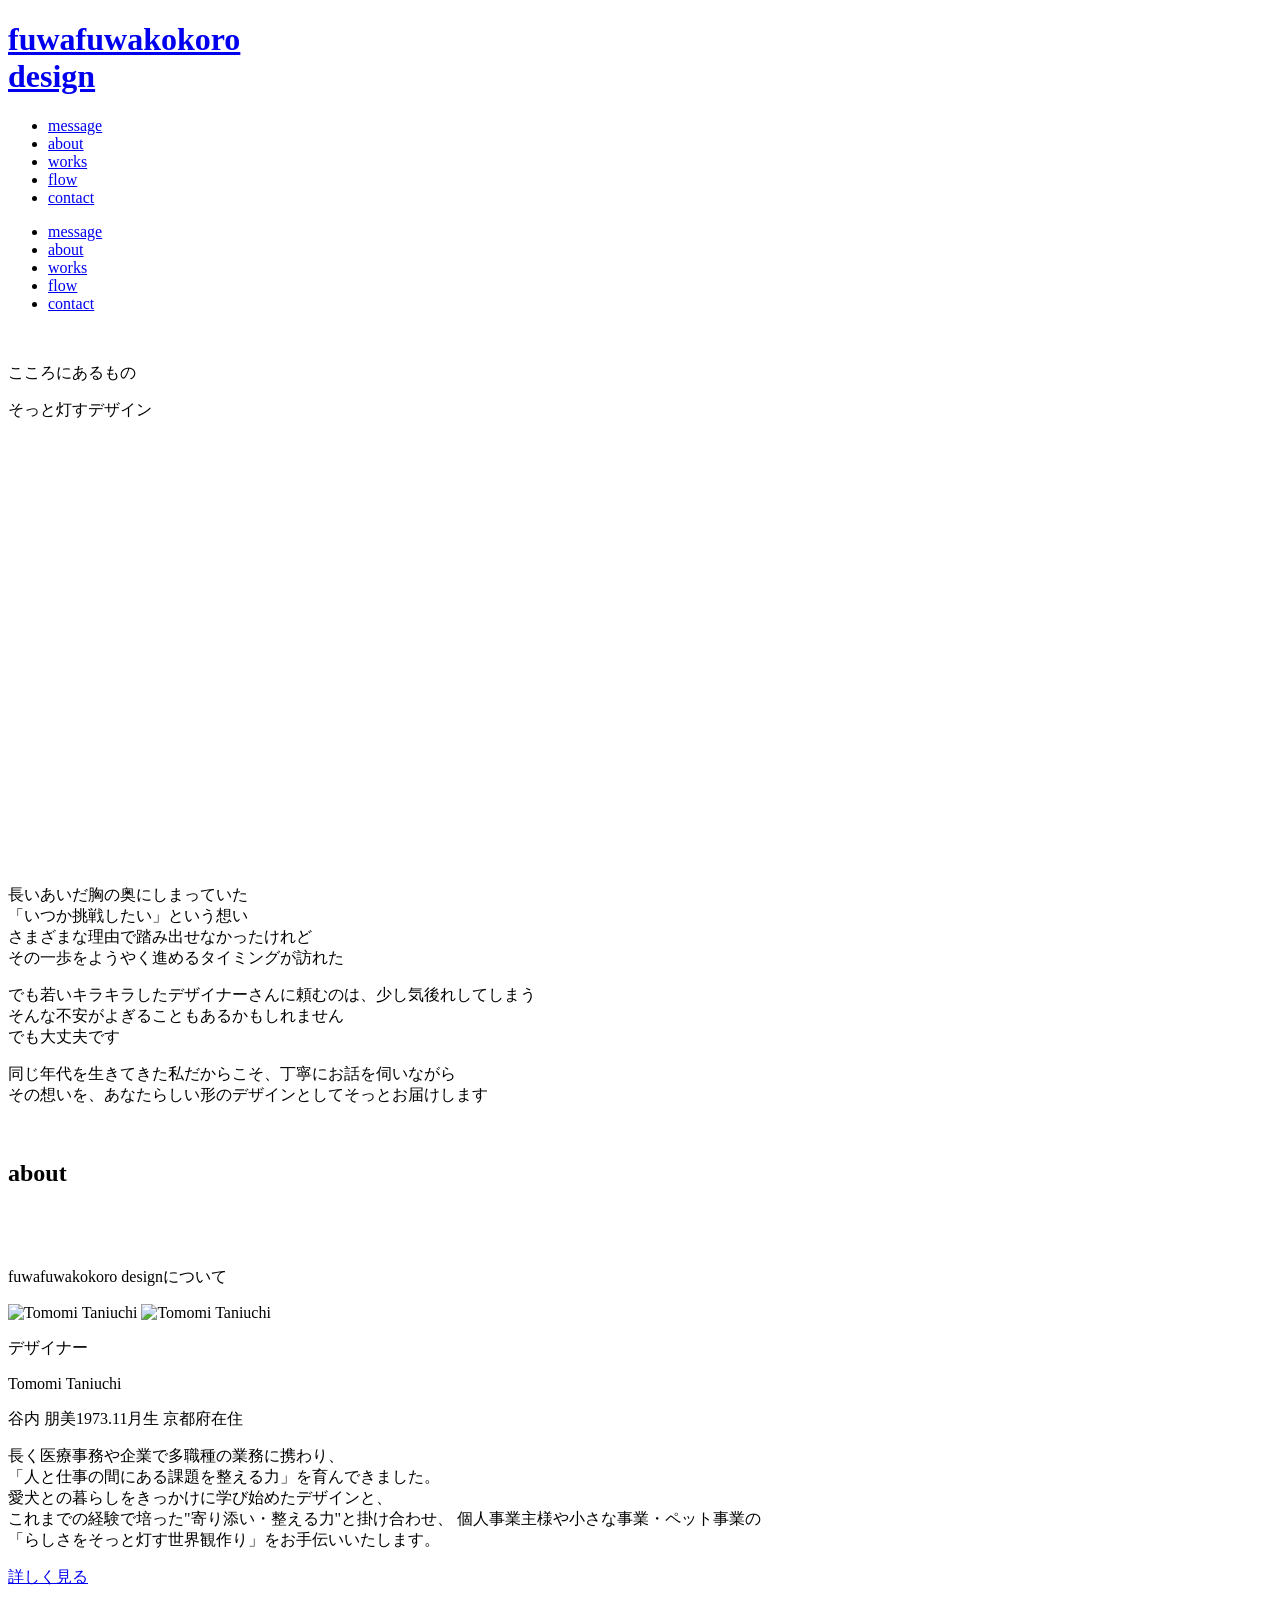
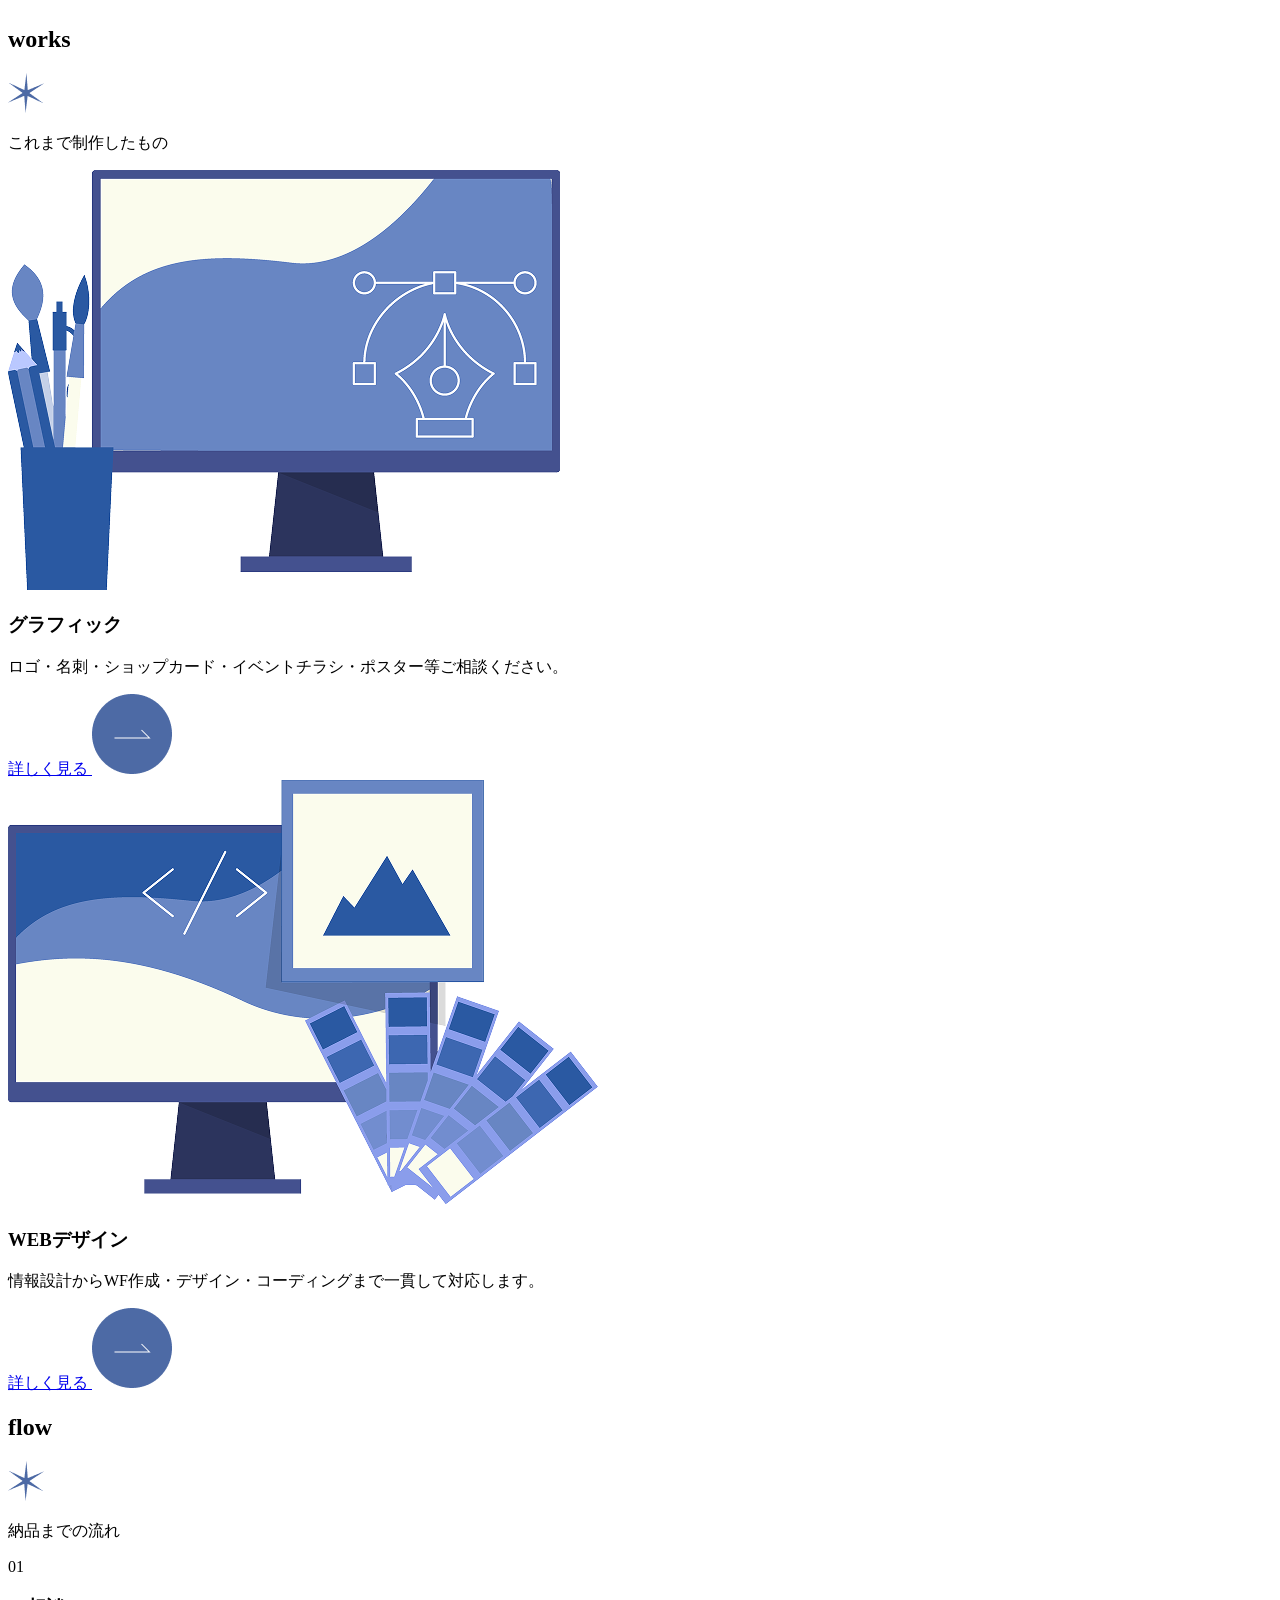
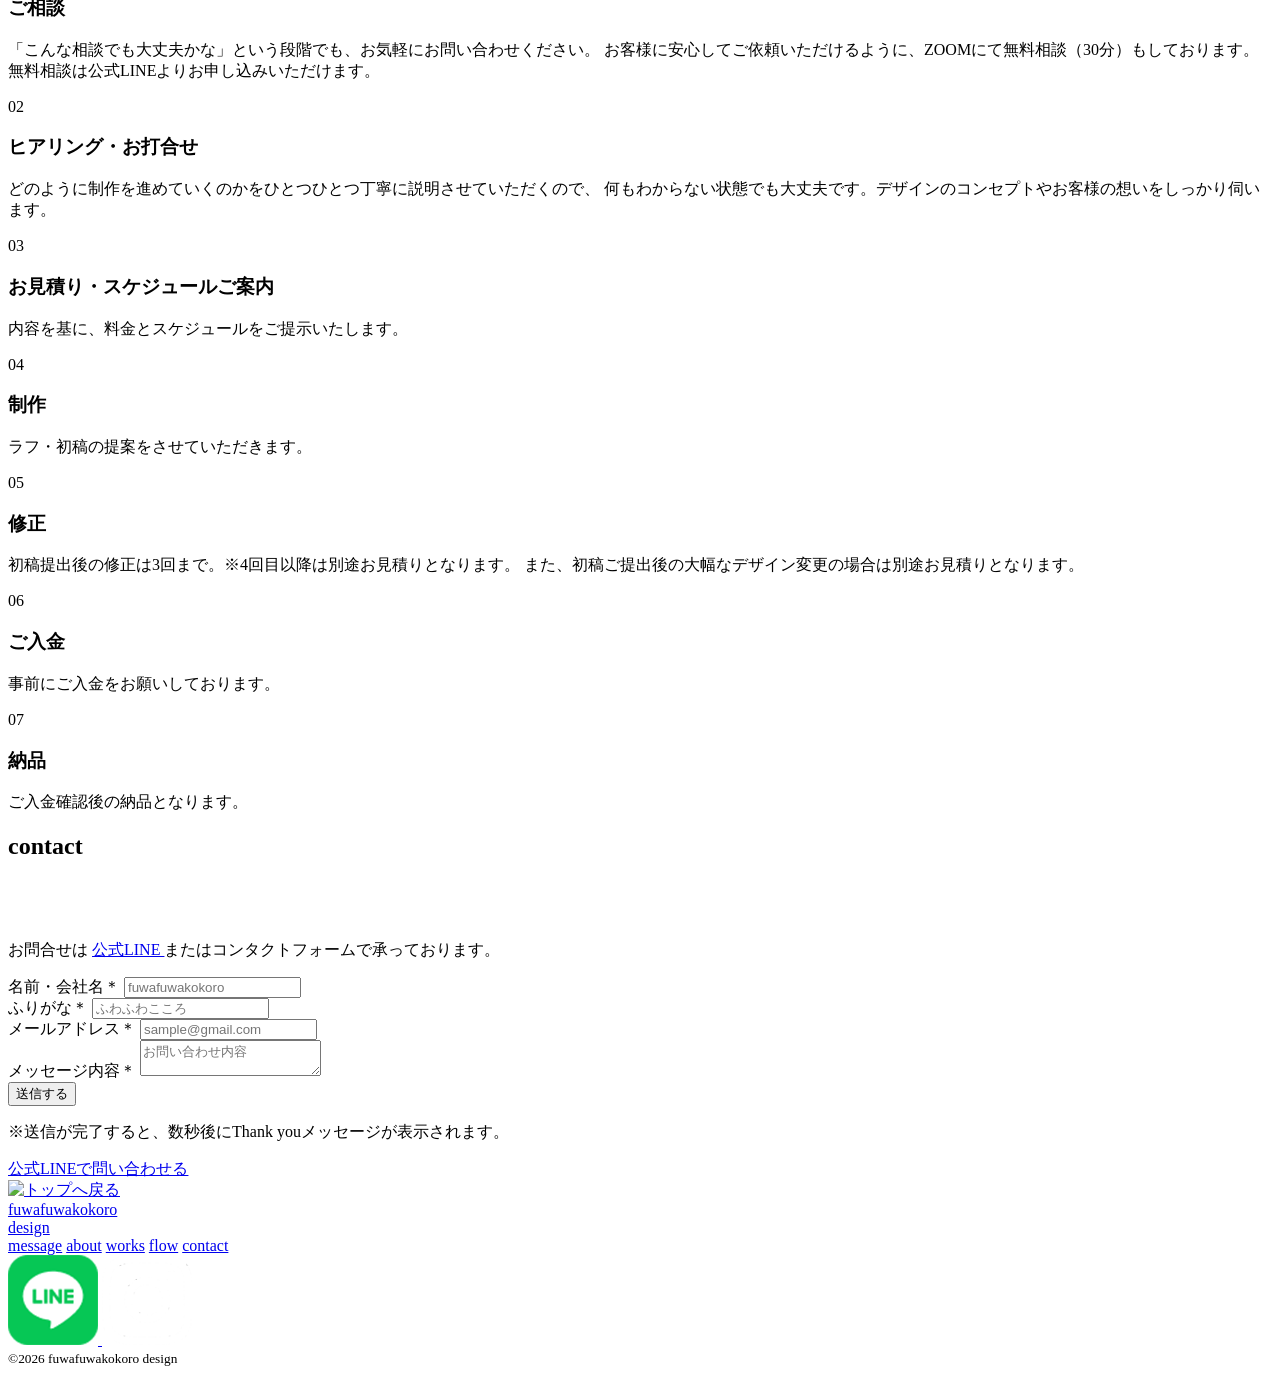
==== commit 0425c0c9: "Update index.html" ====
--- a/index.html
+++ b/index.html
@@ -15,8 +15,8 @@
         rel="stylesheet">
 
     <!-- CSSの読み込み -->
-    <link rel="stylesheet" href="CSS/reset.css">
-    <link rel="stylesheet" href="CSS/style.css">
+    <link rel="stylesheet" href="css/reset.css">
+    <link rel="stylesheet" href="css/style.css">
     <!-- ファビコン -->
     <link rel="icon" href="./images/favicon.ico">
 
@@ -33,7 +33,7 @@
         <nav class="header-nav">
             <ul>
                 <li><a href="#message">message</a></li>
-                <li><a href="#about">about</a></li>
+                <li><a href="about.html">about</a></li>
                 <li><a href="all-work.html?filter=all">works</a></li>
                 <li><a href="#flow">flow</a></li>
                 <li><a href="#contact">contact</a></li>
@@ -45,7 +45,7 @@
         <nav class="sp-menu">
             <ul>
                 <li><a href="#message">message</a></li>
-                <li><a href="#about">about</a></li>
+                <li><a href="about.html">about</a></li>
                 <li><a href="all-work.html?filter=all">works</a></li>
                 <li><a href="#flow">flow</a></li>
                 <li><a href="#contact">contact</a></li>
@@ -124,7 +124,7 @@
                     <div class="about-text">
                         <p class="job-title">デザイナー</p>
                         <p class="name-en">Tomomi Taniuchi</p>
-                        <p class="name-ja">谷内 朋美 　1973.11月生 　京都府在住</p>
+                        <p class="name-ja">谷内 朋美<span class="profile-sub">1973.11月生 京都府在住</span></p>
                         <p>
                             長く医療事務や企業で多職種の業務に携わり、<br>
                             「人と仕事の間にある課題を整える力」を育んできました。<br>
@@ -134,6 +134,10 @@
                             「らしさをそっと灯す世界観作り」をお手伝いいたします。<br>
 
                         </p>
+                        <a href="about.html" class="more">
+
+                            <a href="about.html" class="btnarrow4">詳しく見る</a>
+                        </a>
                     </div>
                 </div>
             </div>
@@ -335,7 +339,7 @@
 
             <nav class="footer_nav">
                 <a href="#message">message</a>
-                <a href="#about">about</a>
+                <a href="about.html">about</a>
                 <a href="all-work.html?filter=all">works</a>
                 <a href="#flow">flow</a>
                 <a href="#contact">contact</a>
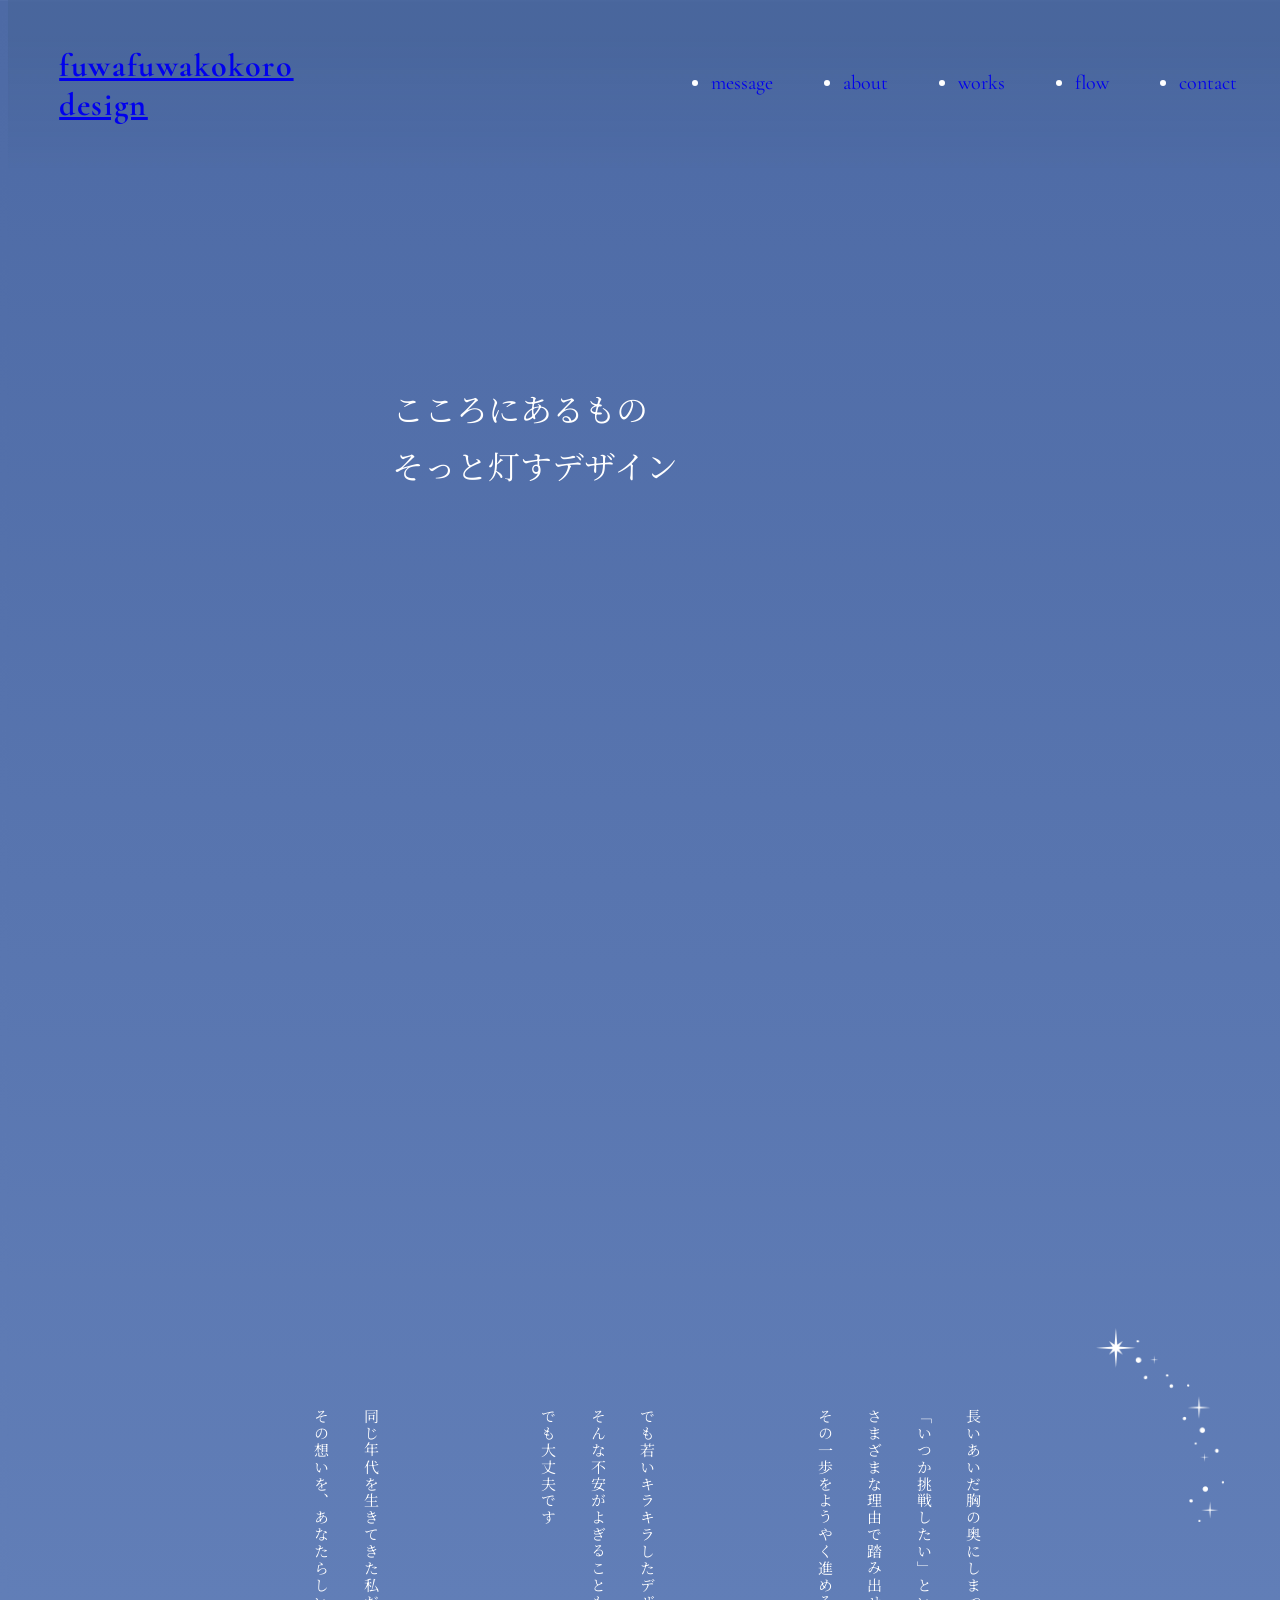
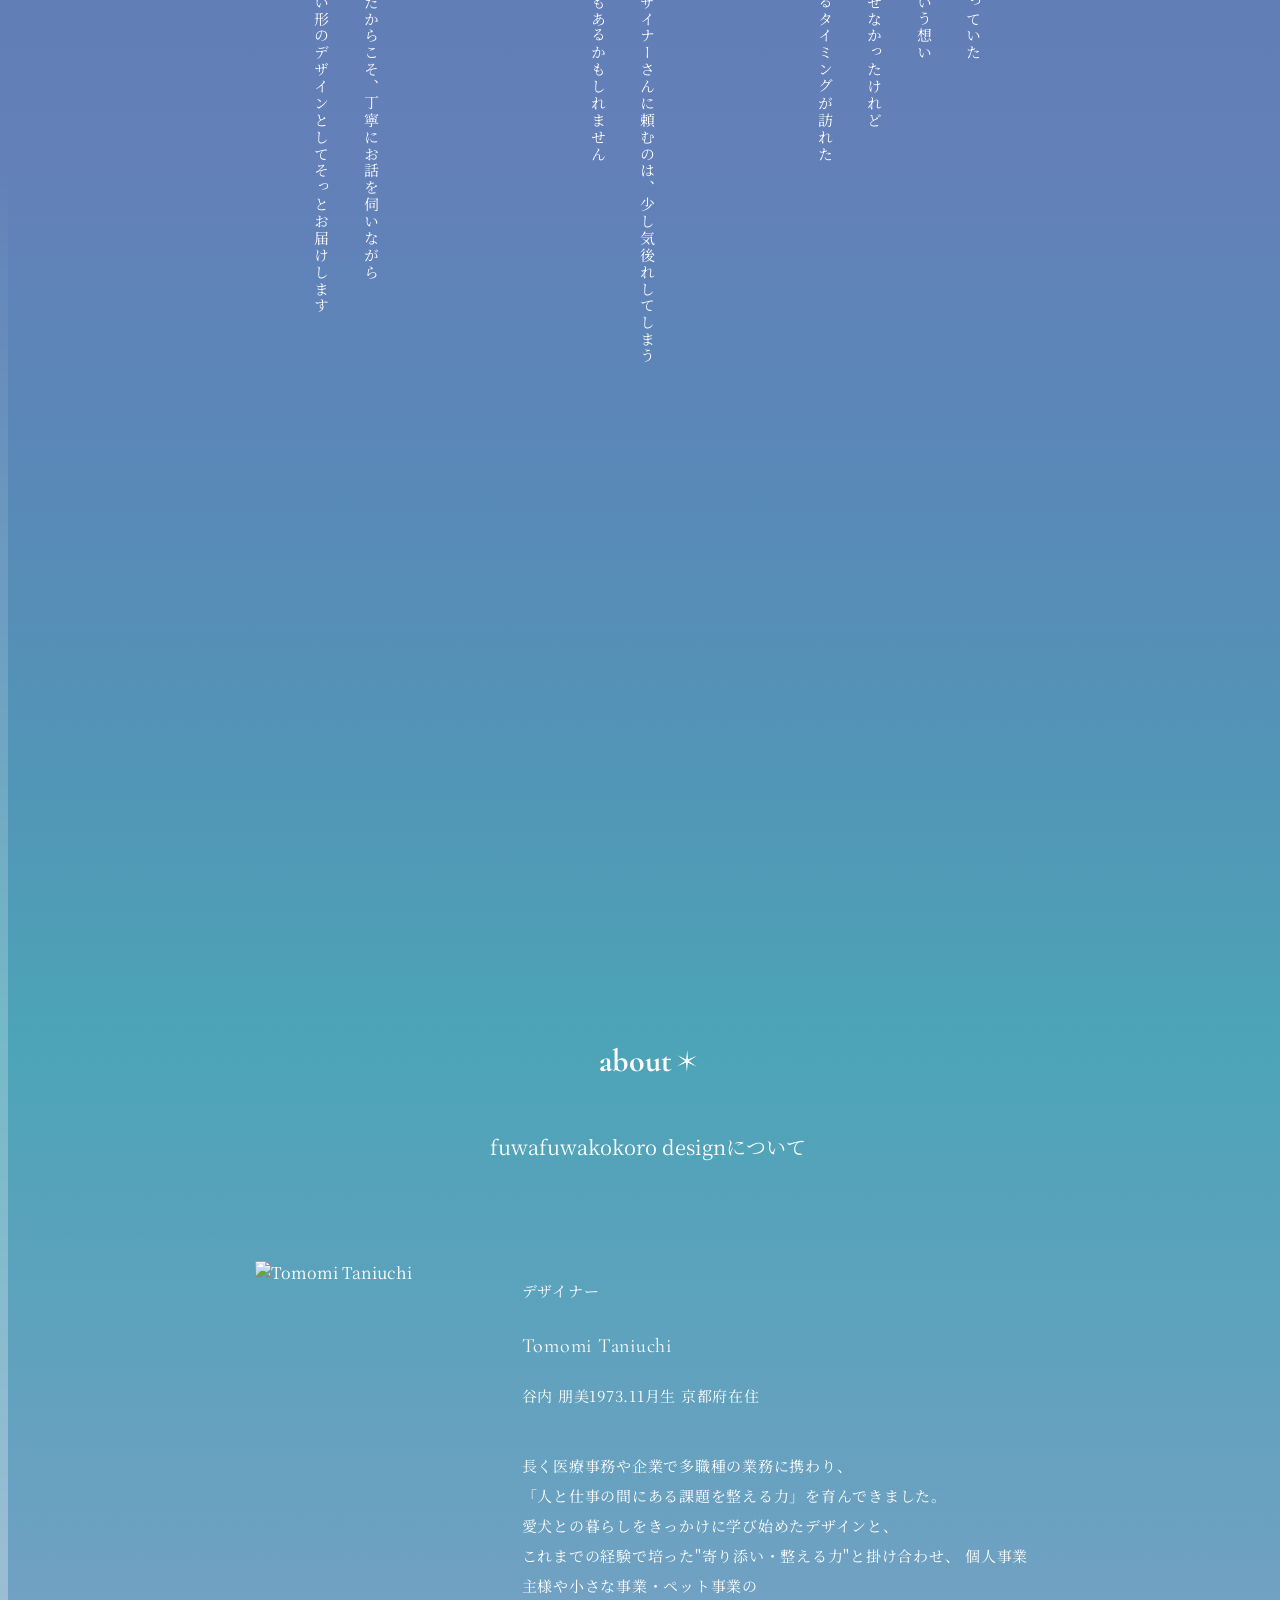
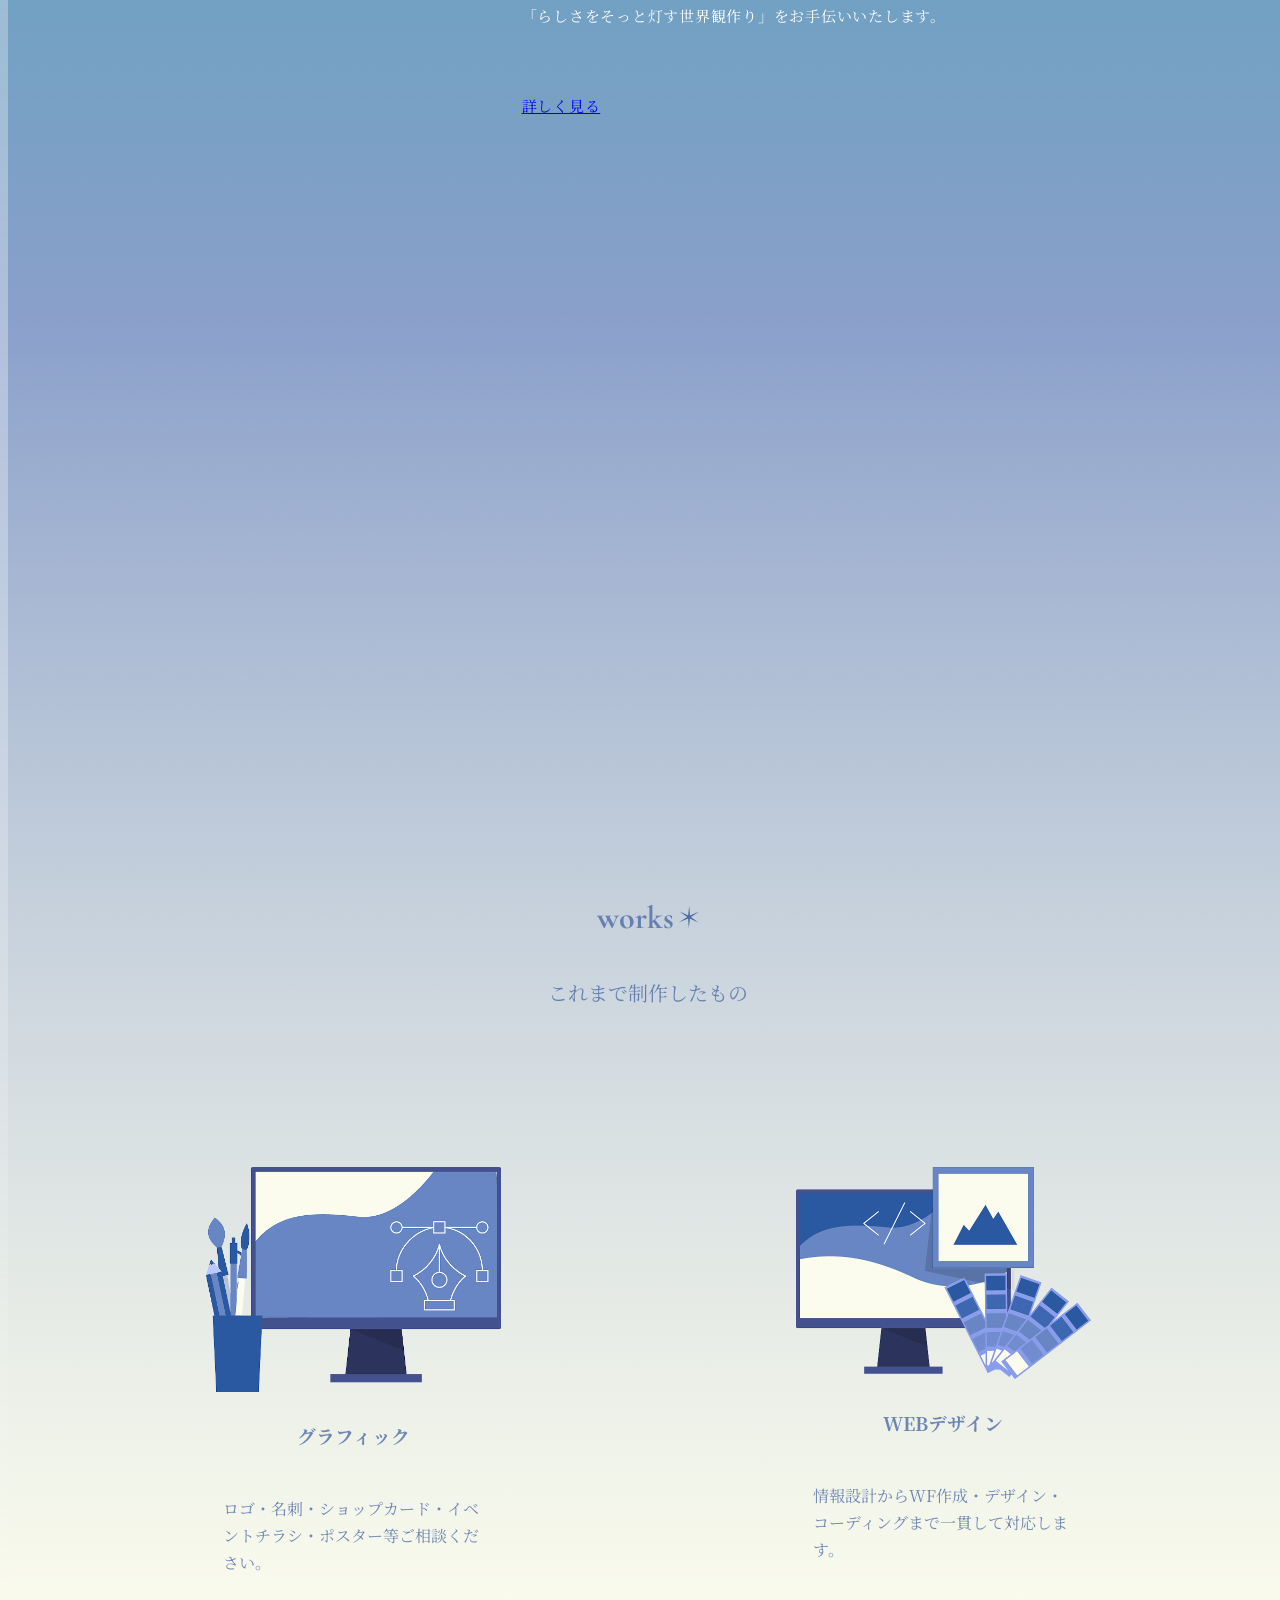
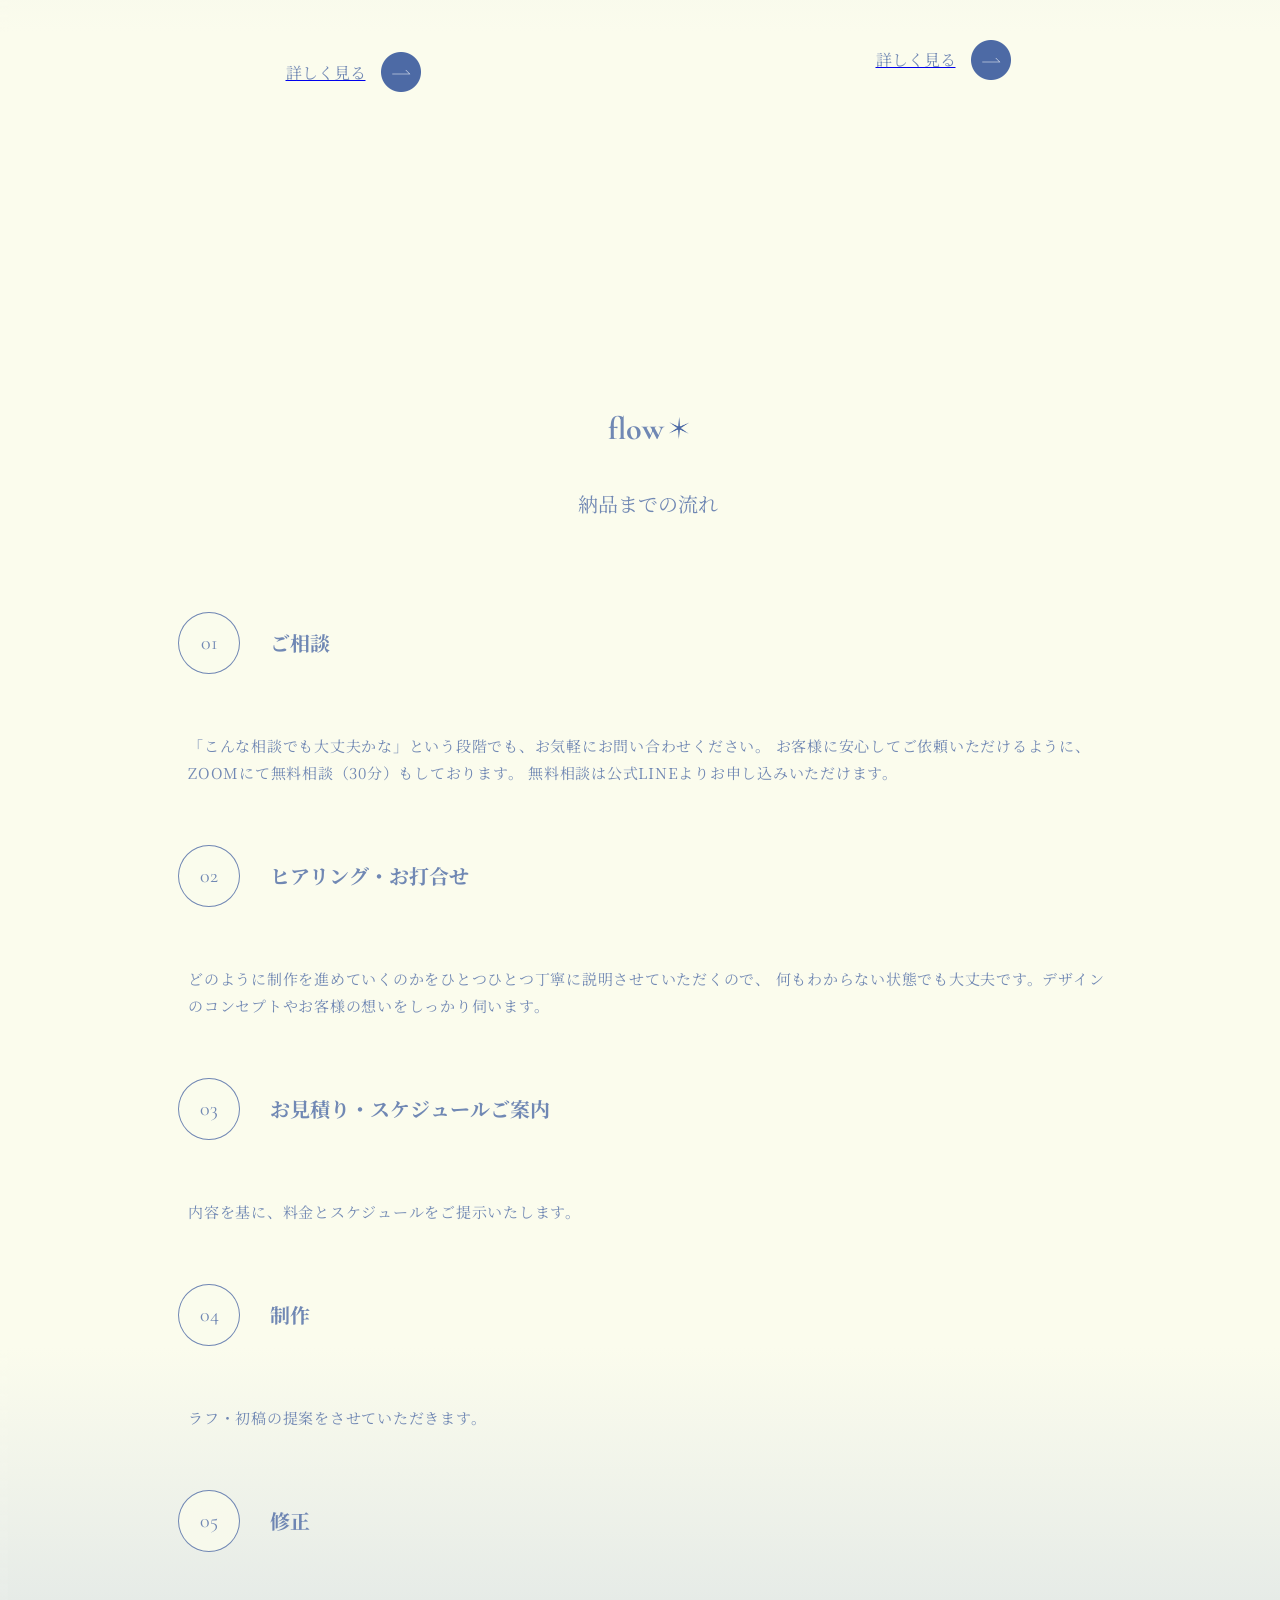
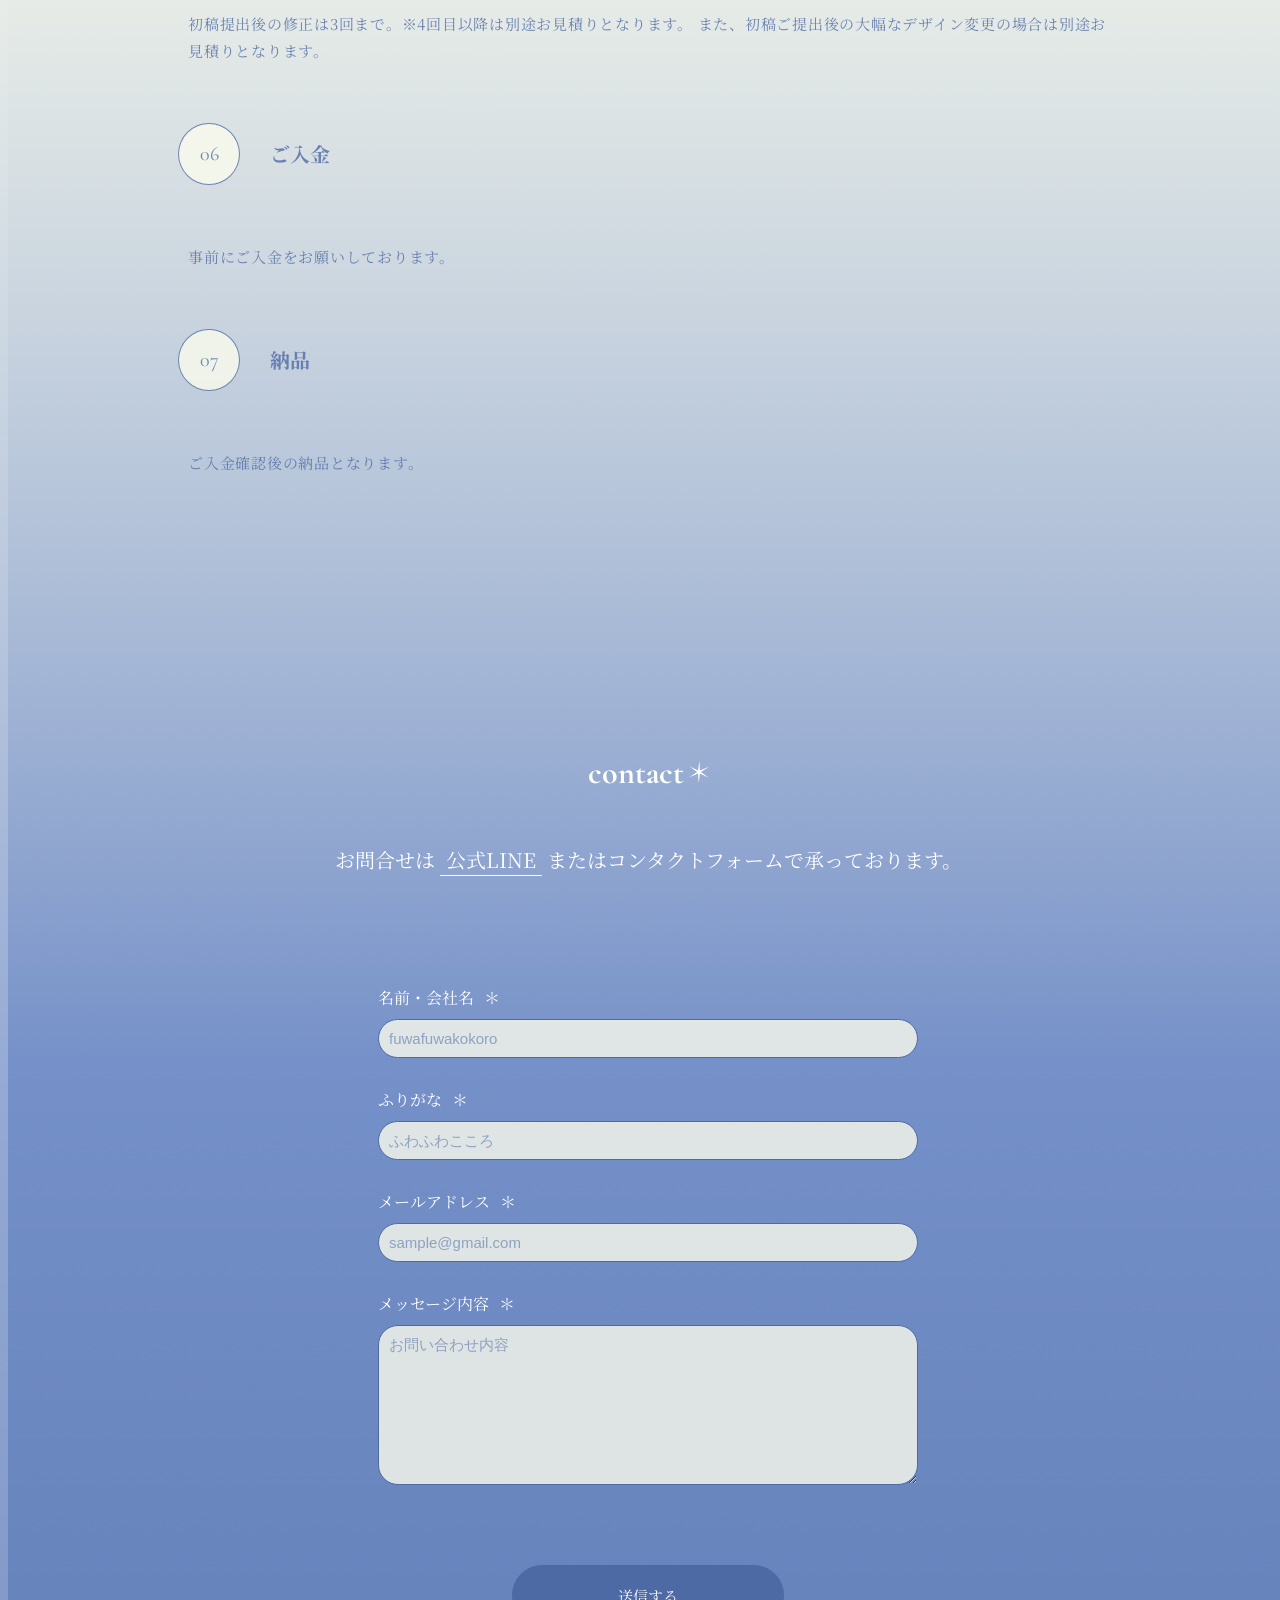
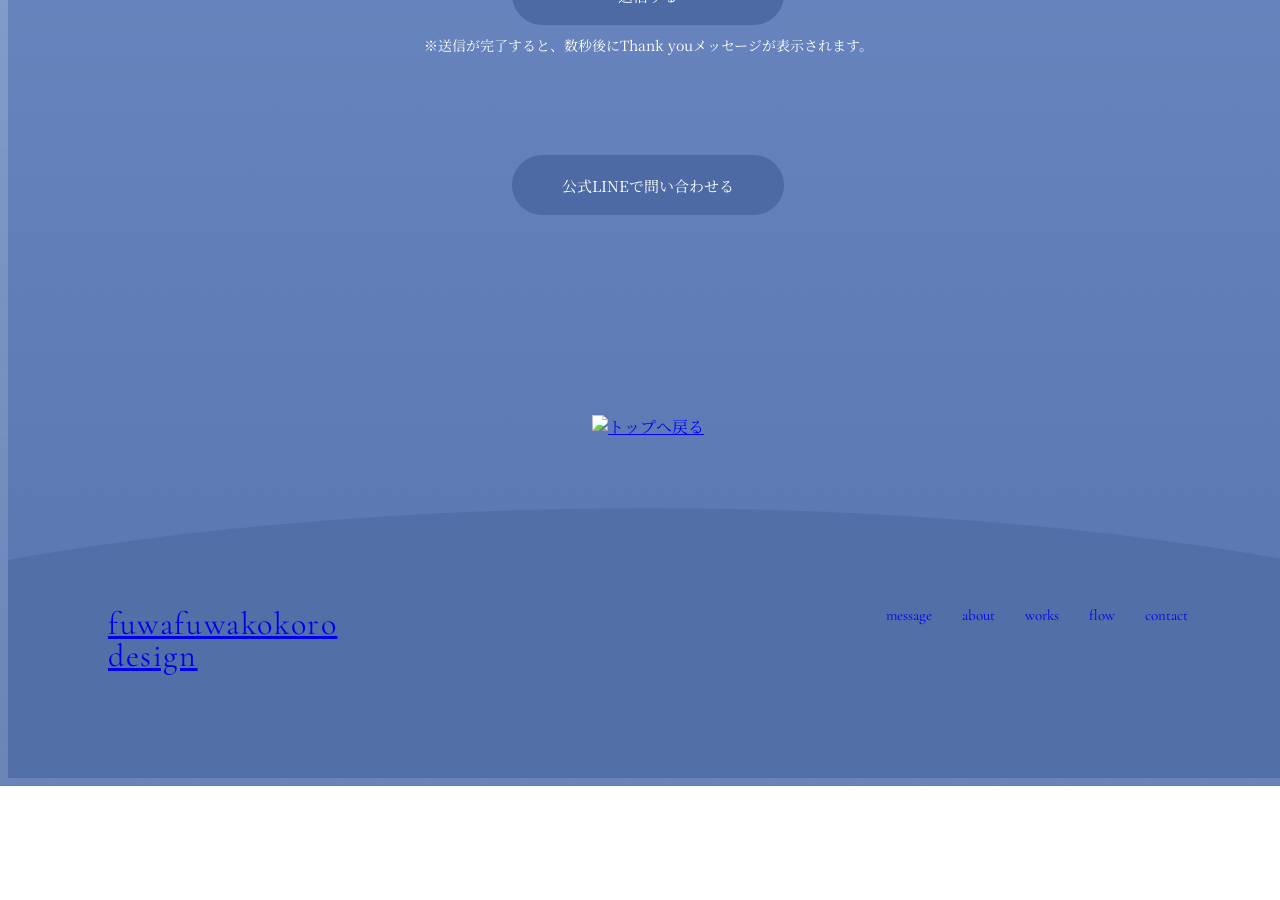
==== commit e1bf33bc: "Update index.html" ====
--- a/index.html
+++ b/index.html
@@ -15,8 +15,8 @@
         rel="stylesheet">
 
     <!-- CSSの読み込み -->
-    <link rel="stylesheet" href="css/reset.css">
-    <link rel="stylesheet" href="css/style.css">
+    <link rel="stylesheet" href="CSS/reset.css">
+    <link rel="stylesheet" href="CSS/style.css">
     <!-- ファビコン -->
     <link rel="icon" href="./images/favicon.ico">
 
--- a/CSS/style.css
+++ b/CSS/style.css
@@ -0,0 +1,1734 @@
+@charset "UTF-8";
+
+/* ==========================================
+   1. 基本設定（全ページ共通）
+========================================== */
+html,
+body {
+    overflow-x: hidden;
+    width: 100%;
+    font-family: "Noto Serif JP", serif;
+    color: #ffffff;
+    position: relative;
+    background-image: linear-gradient(
+        180deg,
+        rgba(77, 106, 165, 1),
+        rgba(99, 128, 185, 1) 20%,
+        rgba(59, 155, 176, 0.7) 30%,
+        rgba(99, 128, 185, 0.5) 40%,
+        rgba(251, 252, 237, 1) 55% 70%,
+        rgba(104, 134, 195, 0.7) 85%,
+        rgba(77, 106, 165, 1) 110%
+    );
+}
+#message,
+#about,
+#works {
+    scroll-margin-top: -300px;
+}
+#flow,
+#contact {
+    scroll-margin-top: 120px;
+    position: relative;
+    margin-top: 250px;
+}
+h2 {
+    font-size: 32px;
+    font-family: "Cormorant Garamond", serif;
+}
+
+/* ==========================================
+   2. 共通パーツ（ヘッダー / フッター / ボタン）
+========================================== */
+
+/* --- ヘッダー --- */
+#header {
+    display: flex;
+    justify-content: space-between;
+    align-items: center;
+    position: fixed;
+    top: 0;
+    width: 100%;
+    padding: 25px 4%;
+    box-sizing: border-box;
+    color: #ffffff;
+    font-family: "Cormorant Garamond", serif;
+    z-index: 9999;
+    backdrop-filter: blur(1px); /* すりガラス効果 */
+    background: linear-gradient(
+        180deg,
+        rgba(39, 69, 85, 0.1) 20%,
+        rgba(0, 0, 0, 0) 100%
+    );
+}
+
+.logo {
+    font-size: 32px;
+    letter-spacing: 0.05em;
+    width: 228px;
+}
+
+.header-nav {
+    margin-left: auto;
+}
+
+.header-nav ul {
+    display: flex;
+    gap: 70px;
+    font-size: 20px;
+}
+
+.header-nav.after-works a,
+.logo.after-works {
+    color: #4d6aa5;
+}
+
+.header-nav.back-white a,
+.logo.back-white p {
+    color: #fff;
+}
+
+.sp-menu,
+.hamburger {
+    display: none;
+}
+
+/* ロゴ共通アニメーション準備 */
+.logo a,
+.footer_logo a {
+    display: inline-block;
+    transition: opacity 0.3s ease;
+}
+
+/* ナビゲーション共通リンク基本設定 */
+.header-nav a,
+.footer_nav a {
+    position: relative;
+    display: inline-block;
+    text-decoration: none;
+    padding-bottom: 4px;
+    transition: color 0.3s ease;
+}
+
+/* ナビ下線の初期状態（透明・横幅0） */
+.header-nav a::after,
+.footer_nav a::after {
+    content: "";
+    position: absolute;
+    bottom: 0;
+    left: 0;
+    width: 0;
+    height: 1px;
+    background-color: currentColor; /* 文字色と連動 */
+    transition: width 0.3s ease;
+}
+
+/* --- コンタクトボタン ＆ 共通ボタンデザイン --- */
+.contact-btn,
+.contact-btn2 {
+    display: flex;
+    margin: 100px auto 200px;
+    justify-content: center;
+    width: 100%;
+}
+
+/* 共通ボタン基本スタイル */
+.contact-btn a,
+.contact-btn2 a,
+.c-form_submit button {
+    display: inline-flex;
+    justify-content: center;
+    align-items: center;
+    box-sizing: border-box;
+    width: 272px;
+    max-width: 100%;
+    height: 60px;
+    padding: 0 20px;
+    border-radius: 100px;
+    font-size: 15px;
+    font-family: "Noto Serif JP", serif;
+    color: #ffffff;
+    border: 1px solid #4d6aa5;
+    background-color: #4d6aa5;
+    text-decoration: none;
+    cursor: pointer;
+    line-height: 1;
+    transition: all 0.3s ease;
+    appearance: none;
+    -webkit-appearance: none;
+}
+
+/* LINEボタン内の画像調整 */
+.contact-btn a img,
+.contact-btn2 a img {
+    max-height: 100%;
+    width: auto;
+    object-fit: contain;
+}
+
+/* テキストリンク（公式LINE等）の自作下線・背景伸び設定 */
+
+.line-link {
+    position: relative;
+    display: inline-block;
+    text-decoration: none;
+    color: #ffffff;
+    padding: 2px 6px;
+    z-index: 1;
+    transition: color 0.3s ease;
+}
+
+.line-link::before {
+    content: "";
+    position: absolute;
+    bottom: 0;
+    left: 0;
+    width: 100%;
+    height: 1px; /* 初期状態の下線の太さ */
+    background-color: #fcfded;
+    border-radius: 4px;
+    z-index: -1;
+    transition: height 0.3s ease;
+}
+
+/* --- お問い合わせフォーム --- */
+.c-form {
+    margin: 0 auto;
+    max-width: 600px;
+}
+
+.c-form_item {
+    display: flex;
+    flex-wrap: wrap;
+    justify-content: space-evenly;
+    margin-bottom: 20px;
+}
+.c-form_label,
+.c-form_input {
+    padding: 10px;
+}
+.c-form_label {
+    width: 90%;
+}
+.c-form_input {
+    width: 90%;
+    font-size: 15px;
+    border: solid 1px #4d6aa5;
+    background-color: rgba(251, 252, 237, 0.8);
+    border-radius: 20px;
+    color: #4d6aa5;
+    box-sizing: border-box;
+}
+
+.c-form_input:focus-visible {
+    outline: #4d6aa5 auto 1px;
+}
+.c-form_required {
+    color: #fff;
+    border-radius: 4px;
+    padding: 5px 5px;
+    margin: 0 0 0 5px;
+}
+.c-form_input::placeholder {
+    color: rgba(77, 106, 165, 0.55);
+}
+
+textarea.c-form_input {
+    height: 160px;
+    background-color: rgba(251, 252, 237, 0.8);
+}
+
+.c-form_submit {
+    text-align: center;
+    margin-top: 80px;
+}
+
+.c-form_submit button {
+    margin-top: 0;
+}
+.c-form_notice {
+    font-size: 14px;
+    color: #ffffff;
+    margin-top: 10px;
+    text-align: center;
+}
+
+/* Back to Top ボタン基本 */
+.to-top {
+    width: 100%;
+    text-align: center;
+    margin-bottom: 70px;
+}
+
+.to-top a {
+    display: inline-block;
+    transition:
+        transform 0.3s ease,
+        opacity 0.3s ease;
+}
+
+.to-top img {
+    filter: brightness(120%);
+    transition: filter 0.3s ease;
+}
+
+/* --- フッター --- */
+.footer {
+    position: relative;
+    height: 270px;
+    background: #526fa8;
+    color: #fff;
+    clip-path: ellipse(85% 100% at 50% 100%);
+}
+
+.footer_inner {
+    position: relative;
+    z-index: 1;
+    width: min(1080px, calc(100% - 80px));
+    height: 100%;
+    margin: 0 auto;
+    padding: 100px 0 30px;
+    display: flex;
+    flex-direction: column;
+}
+
+.footer_logo {
+    font-family: "Cormorant Garamond", serif;
+    font-size: 32px;
+    line-height: 1;
+    letter-spacing: 0.05em;
+    color: #fff;
+}
+
+.footer_nav {
+    position: absolute;
+    top: 100px;
+    right: 0;
+    font-family: "Cormorant Garamond", serif;
+    display: flex;
+    align-items: center;
+    gap: 30px;
+}
+
+.footer_nav a {
+    text-decoration: none;
+    font-family: "Cormorant Garamond", serif;
+    font-size: 15px;
+    line-height: 1;
+}
+
+.footer_bottom {
+    margin-top: auto;
+    display: flex;
+    flex-direction: column;
+    align-items: flex-end;
+    gap: 20px;
+}
+
+.footer_sns {
+    display: flex;
+    align-items: center;
+    gap: 35px;
+}
+
+.footer_sns a img {
+    display: block;
+    width: 45px;
+    height: 45px;
+    object-fit: contain;
+    transition:
+        transform 0.3s ease,
+        opacity 0.3s ease;
+}
+
+.footer_bottom small {
+    font-family: "Cormorant Garamond", serif;
+    font-size: 13px;
+    line-height: 1;
+    white-space: nowrap;
+}
+
+/* ==========================================
+   thanksページ（背景画像差し込み版）
+========================================== */
+body.thanks {
+    min-height: 100vh;
+    width: 100%;
+    margin: 0;
+    padding: 0;
+    box-sizing: border-box;
+    display: flex;
+    justify-content: center;
+    align-items: center;
+    position: relative;
+    overflow-x: hidden;
+
+    /* --- PC用背景画像の設定 --- */
+    background-color: #fcfded;
+    background-image: url("../images/thanks.png"); /* 背景画像のパス */
+    background-position: top center; /* ★画像の上部中央を基準にする（星を見切れさせない） */
+    background-size: 100% auto;
+    background-repeat: no-repeat;
+    background-attachment: fixed; /* 画面固定（必要に応じて） */
+    color: #ffffff;
+    text-align: center;
+}
+
+/* メインコンテンツエリア */
+section.thanks {
+    position: relative;
+    z-index: 2; /* 背景や月の画像より前面に表示 */
+    max-width: 600px;
+    width: 90%;
+    margin: 0 auto;
+    padding: 40px 20px;
+    box-sizing: border-box;
+}
+
+section.thanks h1 {
+    font-size: 32px;
+    font-family: "Noto Serif JP", serif;
+    line-height: 1.5;
+    margin-bottom: 30px;
+    letter-spacing: 0.05em;
+}
+
+section.thanks p {
+    font-size: 15px;
+    line-height: 2;
+    margin-bottom: 25px;
+    letter-spacing: 0.05em;
+}
+
+/* トップへ戻るボタン（既存の装飾を崩さない調整） */
+.btn-back {
+    position: relative;
+    display: inline-block;
+    margin-top: 20px; /* 上の要素との余白 */
+    padding: 12px 30px; /* ボタンの内側余白 */
+    color: #ffffff;
+    text-decoration: none;
+    border: 1px solid #ffffff; /* ボタンの枠線 */
+    overflow: hidden; /* 背景アニメーションのはみ出し防止 */
+    z-index: 1;
+    transition:
+        color 0.3s ease,
+        transform 0.3s ease; /* 変形や文字色の変化をスムーズに */
+}
+
+/* 下線となる擬似要素 */
+.btn-back::before {
+    content: "";
+    position: absolute;
+    bottom: 0;
+    left: 0;
+    width: 100%;
+    height: 2px; /* 初期状態：2pxの下線 */
+    background-color: rgba(
+        251,
+        252,
+        237,
+        0.8
+    ); /* ホバー時の背景色（下線の色） */
+    z-index: -1;
+    transition: height 0.3s ease; /* 高さの変化をスムーズに */
+}
+
+/* ホバー時の処理 */
+.btn-back:hover {
+    color: #4d6aa5; /* ホバー時の文字色（背景と同化しない色） */
+}
+
+.btn-back:hover::before {
+    height: 100%; /* 下線が伸びて背景全体を覆う */
+}
+
+/* ==========================================
+   3. index.html 専用スタイル (PC表示時)
+========================================== */
+
+#hero {
+    width: 100%;
+    height: 100vh;
+    min-height: 600px;
+}
+
+.main-visual {
+    position: relative;
+    width: 100%;
+    height: 100vh;
+    overflow: hidden;
+}
+
+.fv-moon {
+    position: absolute;
+    width: 30vw;
+    height: auto;
+    top: 60%;
+    left: 55%;
+    z-index: 5;
+    transform: translate(-50%, -50%);
+    opacity: 0;
+    filter: blur(22px);
+    animation: moonFadeIn 1.8s ease-out forwards;
+    animation-delay: 0.4s;
+}
+
+@keyframes moonFadeIn {
+    0% {
+        opacity: 0;
+        filter: blur(25px);
+        transform: translate(-50%, -50%) scale(1.05);
+    }
+    100% {
+        opacity: 1;
+        filter: blur(0);
+        transform: translate(-50%, -50%) scale(1);
+    }
+}
+
+.catch-wrap {
+    position: absolute;
+    top: 42%;
+    left: 30%;
+    z-index: 4;
+    display: flex;
+    flex-direction: column;
+    gap: 12px;
+}
+
+.catch {
+    font-size: 32px;
+    line-height: 1.4;
+    color: #ffffff;
+    white-space: nowrap;
+    overflow: hidden;
+    width: 0;
+    margin: 0;
+}
+
+.line1 {
+    animation: typingLine1 1.2s forwards;
+    animation-delay: 0.3s;
+}
+
+.line2 {
+    animation: typingLine2 1.65s forwards;
+    animation-delay: 1s;
+}
+
+@keyframes typingLine1 {
+    from {
+        width: 0;
+    }
+    to {
+        width: 8em;
+    }
+}
+
+@keyframes typingLine2 {
+    from {
+        width: 0;
+    }
+    to {
+        width: 11em;
+    }
+}
+
+.fv-stars {
+    position: absolute;
+    top: 0;
+    left: 0;
+    width: 100%;
+    height: 100%;
+    overflow: hidden;
+    pointer-events: none;
+    z-index: 1;
+}
+
+.star {
+    position: absolute;
+    display: block;
+    background-color: #fff;
+    border-radius: 50%;
+    box-shadow: 0 0 4px 2px rgba(255, 255, 255, 0.2);
+    opacity: 0;
+    animation: twinkle 5s infinite;
+}
+
+@keyframes twinkle {
+    0% {
+        opacity: 0;
+    }
+    50% {
+        transform: scale(1.1);
+        opacity: 1;
+    }
+    100% {
+        opacity: 0;
+        transform: scale(1);
+    }
+}
+
+.fv-shooting-layer {
+    position: absolute;
+    top: 0;
+    left: 0;
+    width: 100%;
+    height: 100%;
+    pointer-events: none;
+    z-index: 2;
+}
+
+.shooting-star {
+    position: absolute;
+    width: 140px;
+    height: 3px;
+    background: linear-gradient(45deg, #ffffff, rgba(255, 255, 255, 0));
+    filter: drop-shadow(0 0 6px #ffffff);
+    border-radius: 50%;
+    animation: fall 1s linear forwards;
+}
+
+@keyframes fall {
+    0% {
+        transform: translate(0, 0) rotate(var(--rotate));
+        opacity: 1;
+    }
+    100% {
+        transform: translate(var(--moveX), var(--moveY)) rotate(var(--rotate));
+        opacity: 0;
+    }
+}
+
+.cloud-set {
+    position: relative;
+    width: 100%;
+    pointer-events: none;
+    transition: opacity 0.4s ease;
+}
+
+.cloud {
+    width: 100%;
+    height: auto;
+    display: block;
+}
+
+.cloud-space {
+    height: 500px;
+}
+
+.cloud1 {
+    opacity: 0.9;
+    mask-image: linear-gradient(to bottom, black 60%, transparent 100%);
+    -webkit-mask-image: linear-gradient(to bottom, black 60%, transparent 100%);
+}
+
+.cloud2,
+.cloud3 {
+    opacity: 0.9;
+    mask-image: linear-gradient(to bottom, black 60%, transparent 100%);
+    -webkit-mask-image: linear-gradient(to bottom, black 90%, transparent 100%);
+}
+
+.cloud-hidden {
+    opacity: 0;
+    pointer-events: none;
+    transition: opacity 0.4s ease;
+}
+.cloud-set1,
+.cloud-set2,
+.cloud-set3 {
+    position: absolute;
+    width: 100%;
+    left: 0;
+}
+
+.cloud-fixed {
+    position: fixed !important;
+    left: 0;
+    width: 100%;
+    pointer-events: none;
+}
+
+.moon2 {
+    position: absolute;
+    width: 14vw;
+    right: 10%;
+    top: -20px;
+    z-index: 5;
+}
+
+#message,
+#about,
+#works {
+    position: relative;
+    z-index: 10;
+    width: 100%;
+    min-height: 100vh;
+    box-sizing: border-box;
+}
+
+.text-wrap {
+    position: relative;
+    display: flex;
+    flex-direction: row-reverse;
+    justify-content: center;
+    gap: 98px;
+    align-items: flex-start;
+    width: 100%;
+    margin: 0 auto 150px;
+    min-height: 400px;
+    box-sizing: border-box;
+}
+
+.text-block {
+    font-size: 15px;
+    -webkit-writing-mode: vertical-rl;
+    writing-mode: vertical-rl;
+    line-height: 3.3;
+    letter-spacing: 0.125em;
+    flex-shrink: 0;
+}
+
+.message-star {
+    position: absolute;
+    top: -80px;
+    right: 5%;
+    width: 10vw;
+    pointer-events: none;
+}
+
+.title-wrap {
+    display: flex;
+    justify-content: center;
+    align-items: center;
+    gap: 5px;
+    width: 100%;
+    margin: 0 auto 25px;
+}
+.message-star img {
+    width: 100%;
+    height: auto;
+    display: block;
+}
+
+.title-wrap img,
+.title-wrap-work img,
+.title-wrap-flow img {
+    width: 20px;
+    height: auto;
+}
+
+.sub-title {
+    font-size: 20px;
+    margin: 15px auto 100px;
+    text-align: center;
+}
+.title-wrap-work {
+    color: rgba(77, 106, 165, 0.8);
+    display: flex;
+    justify-content: center;
+    align-items: center;
+    gap: 5px;
+    width: 100%;
+    margin: 0 auto;
+}
+
+.title-wrap-flow {
+    color: rgba(77, 106, 165, 0.8);
+    display: flex;
+    justify-content: center;
+    align-items: center;
+    gap: 5px;
+    width: 100%;
+    margin: 0 auto;
+}
+
+.sub-title2 {
+    font-size: 20px;
+    margin: 15px auto 50px;
+    text-align: center;
+    color: rgba(77, 106, 165, 0.8);
+}
+
+.about-content {
+    max-width: 1000px;
+    margin: 90px auto 250px auto;
+    display: flex;
+    gap: 110px;
+    align-items: flex-start;
+    justify-content: center;
+}
+
+.about-text {
+    max-width: 520px;
+    width: 100%;
+    font-size: 15px;
+    line-height: 2;
+    letter-spacing: 0.05em;
+}
+
+.name-en {
+    font-size: 20px;
+    margin-bottom: 10px;
+    font-family: "Cormorant Garamond", serif;
+}
+
+.name-ja {
+    margin-bottom: 40px;
+    font-size: 15px;
+}
+
+#about .about-photo {
+    flex-shrink: 0;
+}
+
+.about-photo img {
+    display: block;
+    height: auto;
+}
+
+.photo-pc {
+    display: block !important;
+}
+.photo-sp {
+    display: none !important;
+}
+
+.works-grid {
+    max-width: 1000px;
+    margin: 0 auto;
+    display: grid;
+    grid-template-columns: repeat(auto-fit, minmax(300px, 1fr));
+    gap: 180px;
+    align-items: start;
+}
+
+.work-img {
+    margin-top: 70px;
+    width: 295px; /* ここでカード全体の中央に295pxの幅を確保 */
+    max-width: 100%; /* スマホなど画面が狭い時の枠はみ出し防止 */
+}
+
+.work-img img {
+    width: 100%; /* 295pxの枠いっぱいに広げる */
+    height: auto;
+    display: block;
+}
+
+.work-item {
+    padding: 40px 30px;
+    display: flex;
+    flex-direction: column;
+    align-items: center;
+    text-align: left;
+}
+.work-item-title {
+    color: rgba(77, 106, 165, 0.8);
+    margin: 30px;
+}
+
+.work-text,
+.work-text2 {
+    color: rgba(77, 106, 165, 0.8);
+}
+
+.work-text {
+    max-width: 260px;
+    line-height: 1.7;
+}
+
+/* 「詳しく見る」ボタン基本構造 */
+.more {
+    display: flex;
+    justify-content: center;
+    align-items: center;
+    gap: 15px;
+    width: 100%;
+    margin: 60px auto 0;
+    transition: opacity 0.3s ease;
+}
+
+.more img {
+    transition: transform 0.3s ease;
+    width: 40px;
+    height: auto;
+}
+
+.flow-wrap {
+    max-width: 1000px;
+    margin: 0 auto;
+    gap: 180px;
+}
+
+.flow-step {
+    display: flex;
+    align-items: center;
+    gap: 30px;
+    padding: 40px 30px;
+    border-radius: 20px;
+    width: 100%;
+    box-sizing: border-box;
+}
+
+.step-number {
+    width: 60px;
+    height: 60px;
+    border-radius: 50%;
+    background: rgba(251, 252, 237, 0.8);
+    color: rgba(77, 106, 165, 0.8);
+    font-size: 20px;
+    font-family: "Cormorant Garamond", serif;
+    display: flex;
+    justify-content: center;
+    align-items: center;
+    border: 1px solid rgba(77, 106, 165, 0.8);
+    flex-shrink: 0;
+}
+
+.step-title {
+    font-size: 20px;
+    font-family: "Noto Serif JP", serif;
+    color: rgba(77, 106, 165, 0.8);
+}
+
+.step-text {
+    font-size: 15px;
+    line-height: 1.8;
+    letter-spacing: 0.05em;
+    color: rgba(77, 106, 165, 0.8);
+    padding: 0 40px;
+    text-align: left;
+}
+
+/* ==========================================
+   4. all-work.html 専用スタイル
+========================================== */
+.all-work-page {
+    min-height: 100vh;
+    width: 100%;
+    background-image: linear-gradient(
+        0deg,
+        rgba(104, 134, 195, 1) 11%,
+        rgba(251, 252, 237, 1) 34% 71%,
+        rgba(59, 155, 176, 1) 88%,
+        rgba(77, 106, 165, 0.93) 100%
+    );
+    background-size: cover;
+}
+
+.all-work-page #header {
+    display: flex;
+    justify-content: space-between;
+    align-items: center;
+    position: fixed;
+    top: 0;
+    width: 100%;
+    padding: 25px 4%;
+    box-sizing: border-box;
+    color: #ffffff;
+    font-family: "Cormorant Garamond", serif;
+    z-index: 9999;
+    background: linear-gradient(
+        180deg,
+        rgba(39, 69, 85, 0.35) 0%,
+        rgba(39, 69, 85, 0.1) 60%,
+        rgba(0, 0, 0, 0) 100%
+    );
+    backdrop-filter: blur(2px);
+}
+
+.title-wrap-works {
+    display: flex;
+    justify-content: center;
+    align-items: center;
+    gap: 5px;
+    width: 100%;
+    margin: 250px auto 5px;
+}
+.title-wrap-works img {
+    width: 20px;
+    height: auto;
+}
+
+.work-title-text {
+    color: #ffffff;
+}
+
+.work-sub-title2 {
+    color: #ffffff;
+    margin: 15px auto 45px;
+    text-align: center;
+}
+
+.works-filter {
+    display: flex;
+    justify-content: center;
+    gap: 50px;
+    margin-bottom: 170px;
+    margin-top: 125px;
+}
+
+.filter-btn {
+    width: 112px;
+    height: 30px;
+    padding: 0;
+    border-radius: 30px;
+    border: 1px solid rgba(77, 106, 165, 1);
+    font-size: 12px;
+    font-family: "Noto Serif JP", serif;
+    background: rgba(251, 252, 237, 1);
+    color: rgba(77, 106, 165, 1);
+    cursor: pointer;
+    transition: 0.3s ease;
+    display: flex;
+    justify-content: center;
+    align-items: center;
+}
+
+.filter-btn.active {
+    background: rgba(77, 106, 165, 1);
+    color: rgba(251, 252, 237, 1);
+}
+
+.graphic-grid {
+    max-width: 1000px;
+    margin: 0 auto;
+    display: grid;
+    grid-template-columns: repeat(auto-fit, minmax(280px, 1fr));
+    column-gap: 70px;
+    row-gap: 155px;
+}
+
+.graphic-card {
+    text-align: left;
+    transition: 0.3s ease;
+}
+
+.graphic-card img {
+    width: 100%;
+    height: auto;
+    display: block;
+    margin-bottom: 20px;
+    transition: 0.3s ease;
+}
+
+.graphic-num,
+.graphic-title {
+    font-size: 20px;
+    color: rgba(39, 69, 85, 1);
+    font-family: "Noto Serif JP", serif;
+}
+
+.graphic-num {
+    margin-bottom: 6px;
+}
+
+.graphic-title {
+    font-size: 15px;
+}
+
+.more-btn-wrap {
+    text-align: center;
+    margin-top: 80px;
+    margin-bottom: 120px;
+}
+
+.more-btn {
+    display: inline-block;
+    padding: 12px 40px;
+    border-radius: 30px;
+    color: rgba(77, 106, 165, 1);
+    font-size: 16px;
+    font-family: "Noto Serif JP", serif;
+    border: 1px solid rgba(77, 106, 165, 1);
+    text-decoration: none;
+    transition: 0.3s ease;
+}
+
+.hidden-card {
+    display: none;
+    opacity: 0;
+    transition: opacity 0.6s ease;
+}
+
+.hidden-card.show {
+    display: block;
+    opacity: 1;
+}
+
+.modal {
+    display: none;
+    position: fixed;
+    inset: 0;
+    background: rgba(244, 247, 247, 0.75);
+    backdrop-filter: blur(8px);
+    z-index: 9999;
+    overflow-y: auto;
+}
+
+.modal-content {
+    width: 80vw;
+    max-width: 1200px;
+    margin: 0 auto;
+    text-align: center;
+    position: relative;
+}
+
+.modal-close {
+    position: absolute;
+    top: 10px;
+    right: 10px;
+    font-size: 40px;
+    color: #274555;
+    cursor: pointer;
+    z-index: 10000;
+}
+
+#modal-img {
+    width: 100%;
+    height: auto;
+    border-radius: 8px;
+    box-shadow: 0 6px 18px rgba(0, 0, 0, 0.25);
+}
+
+/* ==========================================
+   5. PC限定ホバーアニメーション設定
+   （スマホでのホバー残りや意図しない表示崩れを防止）
+========================================== */
+@media (hover: hover) {
+    /* ナビゲーション下線伸び */
+    .header-nav a:hover::after,
+    .footer_nav a:hover::after {
+        width: 100%;
+    }
+
+    /* ロゴふんわり透明度 */
+    .logo a:hover,
+    .footer_logo a:hover {
+        opacity: 0.65;
+    }
+
+    /* メインボタンホバー（背景と文字色反転） */
+    .contact-btn a:hover,
+    .contact-btn2 a:hover,
+    .c-form_submit button:hover {
+        background-color: rgba(251, 252, 237, 1);
+        color: #4d6aa5;
+    }
+
+    /* SNSアイコン（浮遊感） */
+    .footer_sns a:hover img {
+        transform: translateY(-4px);
+        opacity: 0.75;
+    }
+
+    /* 「詳しく見る」ボタン（矢印スライド） */
+    .more:hover {
+        opacity: 0.75;
+    }
+    .more:hover img {
+        transform: translateX(6px);
+    }
+
+    /* LINEテキストリンク（下線立ち上がり背景化） */
+    .line-link:hover {
+        color: #4d6aa5;
+    }
+    .line-link:hover::before {
+        height: 100%;
+    }
+
+    /* Back to Top ボタン（浮揚・輝度アップ） */
+    .to-top a:hover {
+        transform: translateY(-6px);
+        opacity: 0.9;
+    }
+    .to-top a:hover img {
+        filter: brightness(140%);
+    }
+
+    /* ギャラリーカード・ボタン系 */
+    .filter-btn:hover {
+        background: rgba(77, 106, 165, 0.25);
+    }
+    .graphic-card:hover img {
+        filter: brightness(0.85);
+    }
+    .more-btn:hover {
+        background: rgba(77, 106, 165, 1);
+        color: rgba(251, 252, 237, 1);
+    }
+}
+
+/* ==========================================
+   6. スマホ・タッチ操作用フィードバック (:active)
+========================================== */
+.contact-btn a:active,
+.contact-btn2 a:active,
+.c-form_submit button:active,
+.to-top a:active,
+.more:active,
+.filter-btn:active,
+.more-btn:active {
+    opacity: 0.7;
+}
+
+/* ==========================================
+   7. レスポンシブ統合（タブレット・スマホ対応）
+========================================== */
+
+/* --- 中画面（1100px以下） --- */
+@media screen and (max-width: 1100px) {
+    html,
+    body {
+        overflow-x: hidden;
+        width: 100%;
+        font-family: "Noto Serif JP", serif;
+        color: #ffffff;
+        position: relative;
+        background-image: linear-gradient(
+            180deg,
+            rgba(77, 106, 165, 1),
+            rgba(99, 128, 185, 1) 10%,
+            rgba(59, 155, 176, 0.7) 30%,
+            rgba(99, 128, 185, 0.5) 40%,
+            rgba(251, 252, 237, 1) 53% 70%,
+            rgba(104, 134, 195, 0.7) 90%,
+            rgba(77, 106, 165, 1) 110%
+        );
+    }
+    .header-nav {
+        display: none;
+    }
+
+    .logo {
+        width: 244px;
+    }
+
+    .hamburger {
+        display: block;
+        /* クリック領域を 25px → 48px に拡大 */
+        width: 48px;
+        height: 48px;
+        position: absolute;
+        /* 右上の位置を崩さないよう、広げた分（約11px）位置を微調整 */
+        top: 35px;
+        right: calc(7% - 11px);
+        cursor: pointer;
+        z-index: 99999;
+    }
+
+    /* 3本線の見た目は 25px 幅のまま中央に配置 */
+    .hamburger::before,
+    .hamburger::after {
+        content: "";
+        width: 25px;
+        height: 2px;
+        background: #fff;
+        position: absolute;
+        left: 50%;
+        transform: translateX(-50%); /* 左右中央揃え */
+        transition: 0.3s;
+    }
+
+    /* 上の線の位置 */
+    .hamburger::before {
+        top: 15px;
+    }
+
+    /* 下の線の位置 */
+    .hamburger::after {
+        bottom: 15px;
+    }
+
+    .hamburger.after-works::before,
+    .hamburger.after-works::after {
+        background: #4d6aa5;
+    }
+
+    .hamburger.back-white::before,
+    .hamburger.back-white::after {
+        background: #ffffff;
+    }
+
+    .open::before {
+        top: 26px;
+        transform: rotate(45deg);
+    }
+
+    .open::after {
+        top: 26px;
+        transform: rotate(135deg);
+    }
+
+    /* --- スマホメニュー全体 --- */
+    .sp-menu {
+        display: none;
+        position: fixed !important;
+        inset: 0 !important;
+        width: 100% !important;
+        height: 100dvh !important; /* スマホのアドレスバーの影響を受けない画面高さ指定 */
+        z-index: 9998;
+        background-image: linear-gradient(
+            180deg,
+            rgba(85, 113, 169, 0.95) 40%,
+            rgba(77, 106, 165, 0.95) 68%,
+            rgba(237, 238, 174, 1) 90%
+        );
+    }
+
+    /* JSで active クラスがついた時の表示スタイル */
+    .sp-menu.active {
+        display: flex !important;
+        justify-content: center !important; /* 左右中央寄せ */
+        align-items: center !important; /* 上下中央寄せ */
+        padding-top: 60px !important; /* ロゴやバツボタンと被らないよう上部に少し余白を確保 */
+        box-sizing: border-box !important;
+    }
+
+    .sp-menu ul {
+        width: 100%;
+        padding: 0 !important;
+        margin: 0 !important;
+        list-style: none;
+        display: flex;
+        flex-direction: column;
+        align-items: center;
+        gap: 40px;
+    }
+
+    .sp-menu li {
+        width: 100%;
+        text-align: center;
+    }
+
+    .sp-menu a {
+        display: block;
+        text-align: center;
+        color: #fff;
+        font-size: 20px;
+    }
+
+    #message,
+    #about,
+    #works {
+        scroll-margin-top: -200px;
+    }
+    .graphic-grid {
+        padding: 50px;
+    }
+
+    .fv-moon {
+        width: 38vw;
+        top: 60%;
+        left: 55%;
+    }
+
+    .catch-wrap {
+        top: 42%;
+        left: 15%;
+    }
+    .catch {
+        font-size: 32px;
+        line-height: 1.5;
+        top: 50%;
+        width: 0;
+    }
+    .cloud-space {
+        height: 350px;
+    }
+    #about .about-content {
+        flex-direction: column;
+        align-items: center;
+        width: 100%;
+        gap: 40px;
+    }
+
+    .about-photo {
+        width: 65%;
+        margin: 0;
+        padding: 0;
+    }
+
+    .photo-pc {
+        display: none !important;
+    }
+
+    .photo-sp {
+        display: block !important;
+        width: 100%;
+        height: auto;
+        margin: 0;
+        padding: 0;
+    }
+
+    .about-text br {
+        display: none;
+    }
+
+    .sub-title {
+        font-size: 14px;
+    }
+
+    .job-title {
+        font-size: 14px;
+    }
+    .name-ja {
+        font-size: 14px;
+    }
+
+    .about-text {
+        width: 90%;
+        margin: 0 auto;
+        line-height: 1.9;
+        text-align: left;
+    }
+
+    .profile-block {
+        margin-bottom: 1.8em;
+        font-size: 14px;
+    }
+}
+
+/* --- スマホサイズ（768px以下） --- */
+@media screen and (max-width: 768px) {
+    html,
+    body {
+        overflow-x: hidden;
+        width: 100%;
+        font-family: "Noto Serif JP", serif;
+        color: #ffffff;
+        position: relative;
+        background-image: linear-gradient(
+            180deg,
+            rgba(77, 106, 165, 1),
+            rgba(99, 128, 185, 1) 8%,
+            rgba(59, 155, 176, 0.7) 20%,
+            rgba(99, 128, 185, 0.5) 30%,
+            rgba(251, 252, 237, 1) 45% 72%,
+            rgba(104, 134, 195, 0.7) 88%,
+            rgba(77, 106, 165, 1) 110%
+        );
+    }
+    #hero,
+    .main-visual {
+        height: 90vh;
+        min-height: 480px;
+    }
+    #message,
+    #about,
+    #works {
+        scroll-margin-top: 0px;
+    }
+
+    .fv-moon {
+        width: 50vw;
+        min-width: 200px;
+        top: 65%;
+        left: 60%;
+    }
+
+    .catch-wrap {
+        top: 55%;
+        left: 15%;
+    }
+
+    .catch {
+        font-size: 18px;
+        line-height: 1.5;
+        top: auto;
+        width: auto;
+    }
+
+    #message {
+        min-height: auto;
+        padding-bottom: 0;
+        overflow: hidden;
+    }
+
+    .text-wrap {
+        position: relative;
+        display: flex;
+        flex-direction: column;
+        align-items: flex-start;
+        width: 80%;
+        margin: 150px auto;
+        gap: 30px;
+    }
+
+    .text-block {
+        font-size: 14px;
+        -webkit-writing-mode: horizontal-tb;
+        writing-mode: horizontal-tb;
+        line-height: 2;
+        letter-spacing: 0.15em;
+        text-align: left;
+    }
+
+    .message-star {
+        position: absolute;
+        top: -100px;
+        right: 10px;
+        width: 25%;
+        height: auto;
+        pointer-events: none;
+    }
+    .title-wrap {
+        margin-top: 0;
+    }
+
+    .title-wrap-flow {
+        margin-top: 100px;
+    }
+
+    .cloud-set {
+        transition:
+            transform 1.2s cubic-bezier(0.25, 1, 0.5, 1),
+            opacity 0.8s ease;
+    }
+
+    .cloud-set2 {
+        top: 20px;
+        height: 120px;
+    }
+
+    .cloud-set3 {
+        top: 60px;
+    }
+
+    .cloud {
+        width: 100%;
+    }
+
+    .moon2 {
+        position: absolute;
+        width: 22vw;
+        right: 10%;
+        top: -20px;
+    }
+    .cloud-space {
+        height: 200px;
+    }
+
+    .about-text br {
+        display: none;
+    }
+
+    #about .about-content {
+        flex-direction: column;
+        align-items: flex-start;
+        width: 100%;
+        gap: 40px;
+        margin: 90px 0;
+    }
+
+    #about .about-text {
+        width: 90%;
+        max-width: none;
+        margin: 0 auto;
+        text-align: left;
+        line-height: 2;
+        font-size: 14px;
+    }
+
+    .about-photo {
+        width: 100%;
+        margin: 0;
+        padding: 0;
+    }
+    .job-title,
+    .name-ja {
+        font-size: 14px;
+    }
+
+    .photo-pc {
+        display: none !important;
+    }
+    .photo-sp {
+        display: block !important;
+        width: 95%;
+        margin-left: 0;
+    }
+    .works-grid {
+        gap: 100px;
+    }
+    .work-text,
+    .work-text2 {
+        font-size: 14px;
+    }
+    .step-text {
+        font-size: 14px;
+    }
+    .sub-title {
+        margin: 15px 20px 100px;
+    }
+    #contact,
+    #flow {
+        margin-top: 150px;
+    }
+
+    .contact-btn,
+    .contact-btn2 {
+        flex-direction: column;
+        gap: 30px;
+        margin: 80px auto 140px;
+        align-items: center;
+    }
+
+    .contact-btn a,
+    .contact-btn2 a,
+    .c-form_submit button {
+        width: 85%;
+        max-width: 280px;
+        height: 54px;
+        font-size: 14px;
+    }
+
+    .c-form {
+        margin-top: 100px;
+        display: block;
+        width: 100%;
+        padding: 30px;
+        box-sizing: border-box;
+    }
+    .c-form_item {
+        display: flex;
+        flex-direction: column;
+        width: 100%;
+        margin-bottom: 30px;
+    }
+    .c-form_label {
+        width: 100%;
+        font-size: 14px;
+    }
+    .c-form_input {
+        width: 100%;
+    }
+    .c-form_item input,
+    .c-form_item textarea {
+        width: 100%;
+        box-sizing: border-box;
+    }
+
+    .c-form_submit {
+        display: block;
+        text-align: center;
+        margin-top: 50px;
+    }
+
+    .to-top img {
+        width: 140px;
+    }
+
+    .footer {
+        clip-path: ellipse(100% 100% at 50% 100%);
+    }
+
+    .footer_inner {
+        width: 100%;
+        max-width: 100%;
+        padding: 40px 16px;
+        display: flex;
+        flex-direction: column;
+    }
+
+    .footer_logo {
+        font-size: 20px;
+        margin-top: 100px;
+    }
+
+    .footer_nav {
+        display: none;
+    }
+
+    .footer_sns img {
+        width: 35px;
+        height: 35px;
+        object-fit: contain;
+    }
+
+    .works-btn.all,
+    .filter-btn.all {
+        width: 55px;
+    }
+
+    .works-filter {
+        gap: 5px;
+        margin-top: 50px;
+        margin-bottom: 80px;
+    }
+    .work-item-title {
+        font-size: 20px;
+    }
+
+    .graphic-grid {
+        display: grid;
+        grid-template-columns: 1fr;
+        justify-items: center;
+        width: 100%;
+        max-width: 100%;
+        padding: 0 50px;
+        box-sizing: border-box;
+        row-gap: 75px;
+    }
+
+    .graphic-card {
+        width: 100%;
+        max-width: 320px;
+        margin: 0 auto;
+        text-align: left;
+    }
+
+    .graphic-card img {
+        width: 100%;
+        height: auto;
+        margin-bottom: 15px;
+    }
+
+    .more-btn-wrap {
+        margin-top: 150px;
+    }
+
+    .graphic-num {
+        font-size: 18px;
+    }
+    .graphic-title {
+        font-size: 14px;
+    }
+
+    .btn-back {
+        border-bottom: 1px solid #ffffff;
+        padding-bottom: 6px;
+        font-size: 14px;
+    }
+
+    body.thanks {
+        /* --- スマホ用背景画像に切り替え --- */
+        background-color: #fcfded;
+        background-image: url("../images/thanks-sp.png");
+        background-attachment: scroll; /* スマホでの挙動安定化 */
+        background-position: top center; /* 画像の上部中央を基準に配置（星が見切れるのを防止） */
+        background-size: cover; /* 画面全体を覆うように拡大縮小（必要に応じて contain ） */
+        background-repeat: no-repeat; /* 画像の繰り返しを防止 */
+        padding: 60px 0;
+    }
+
+    section.thanks {
+        width: 85%;
+        padding: 20px 0;
+    }
+
+    section.thanks h1 {
+        font-size: 24px;
+        margin-bottom: 20px;
+    }
+
+    section.thanks p {
+        font-size: 14px;
+        line-height: 1.8;
+        margin-bottom: 20px;
+        text-align: center; /* 中央揃えで見やすく */
+    }
+}
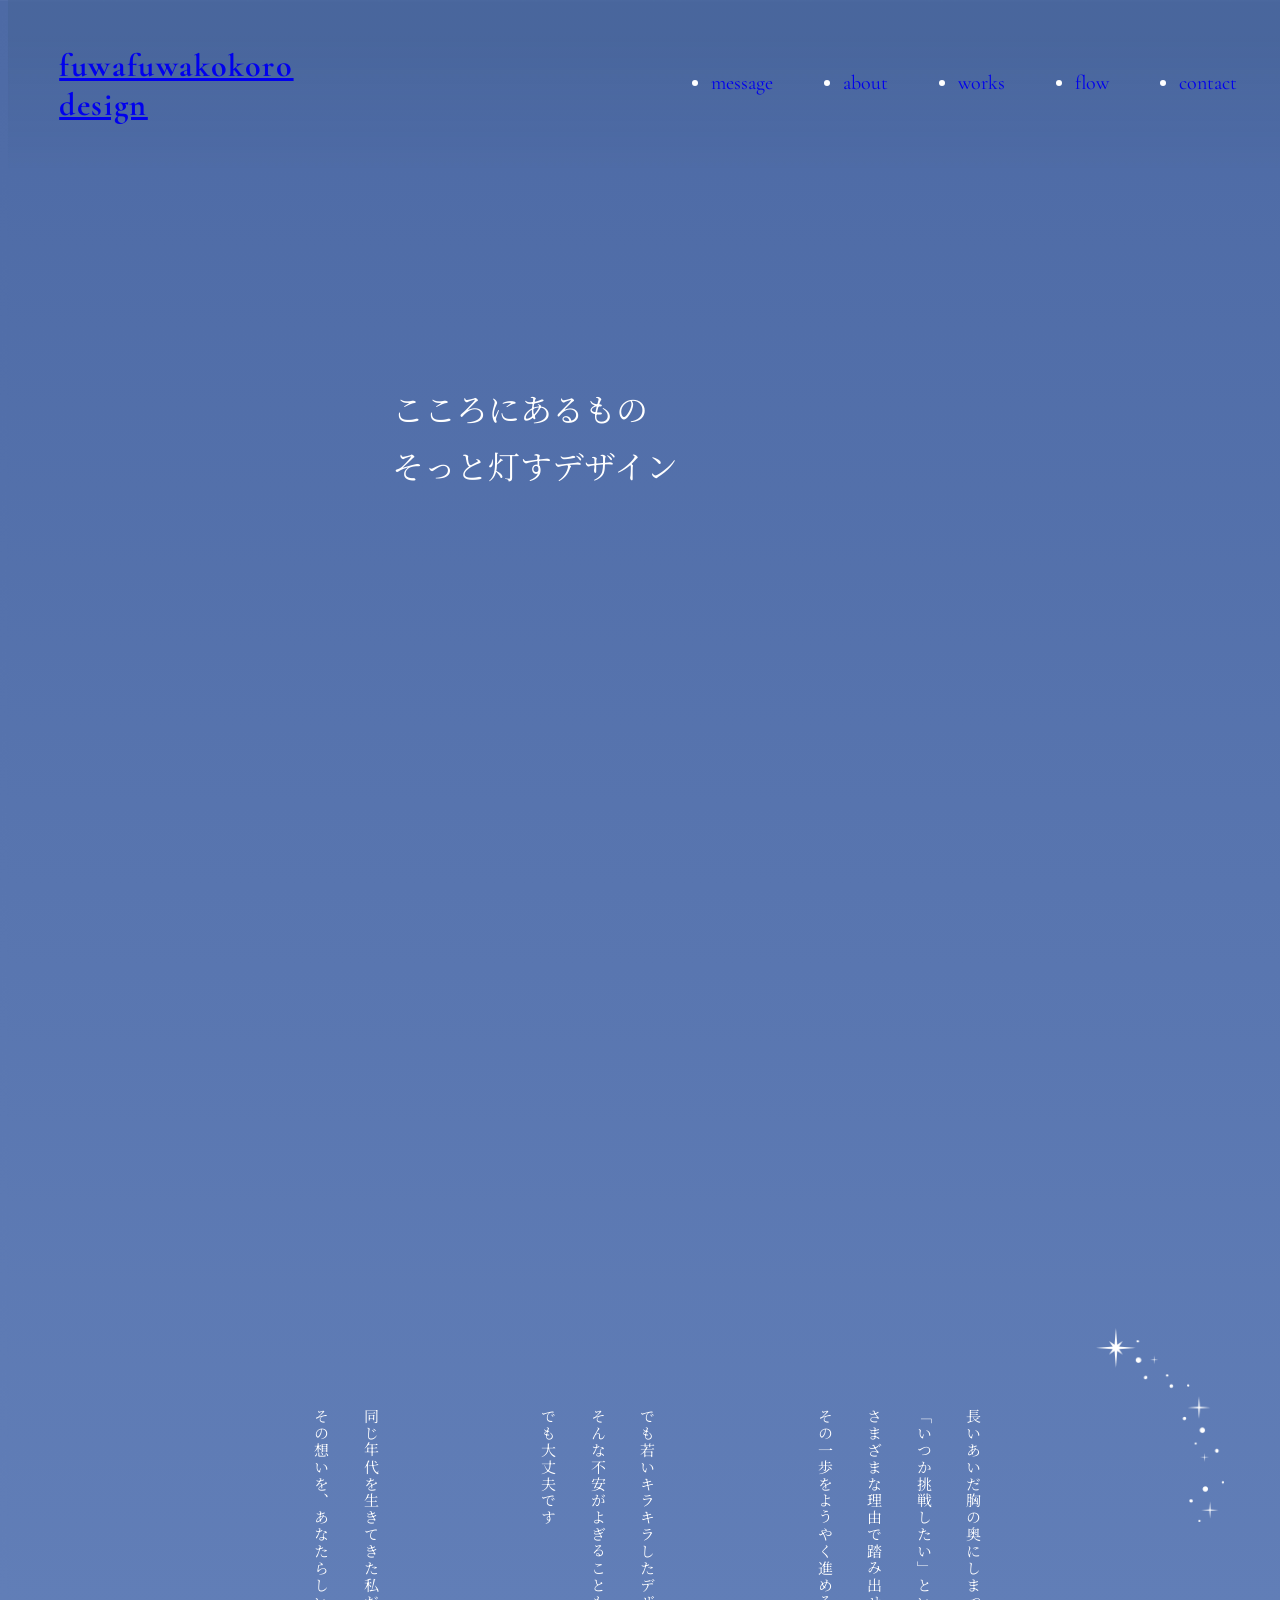
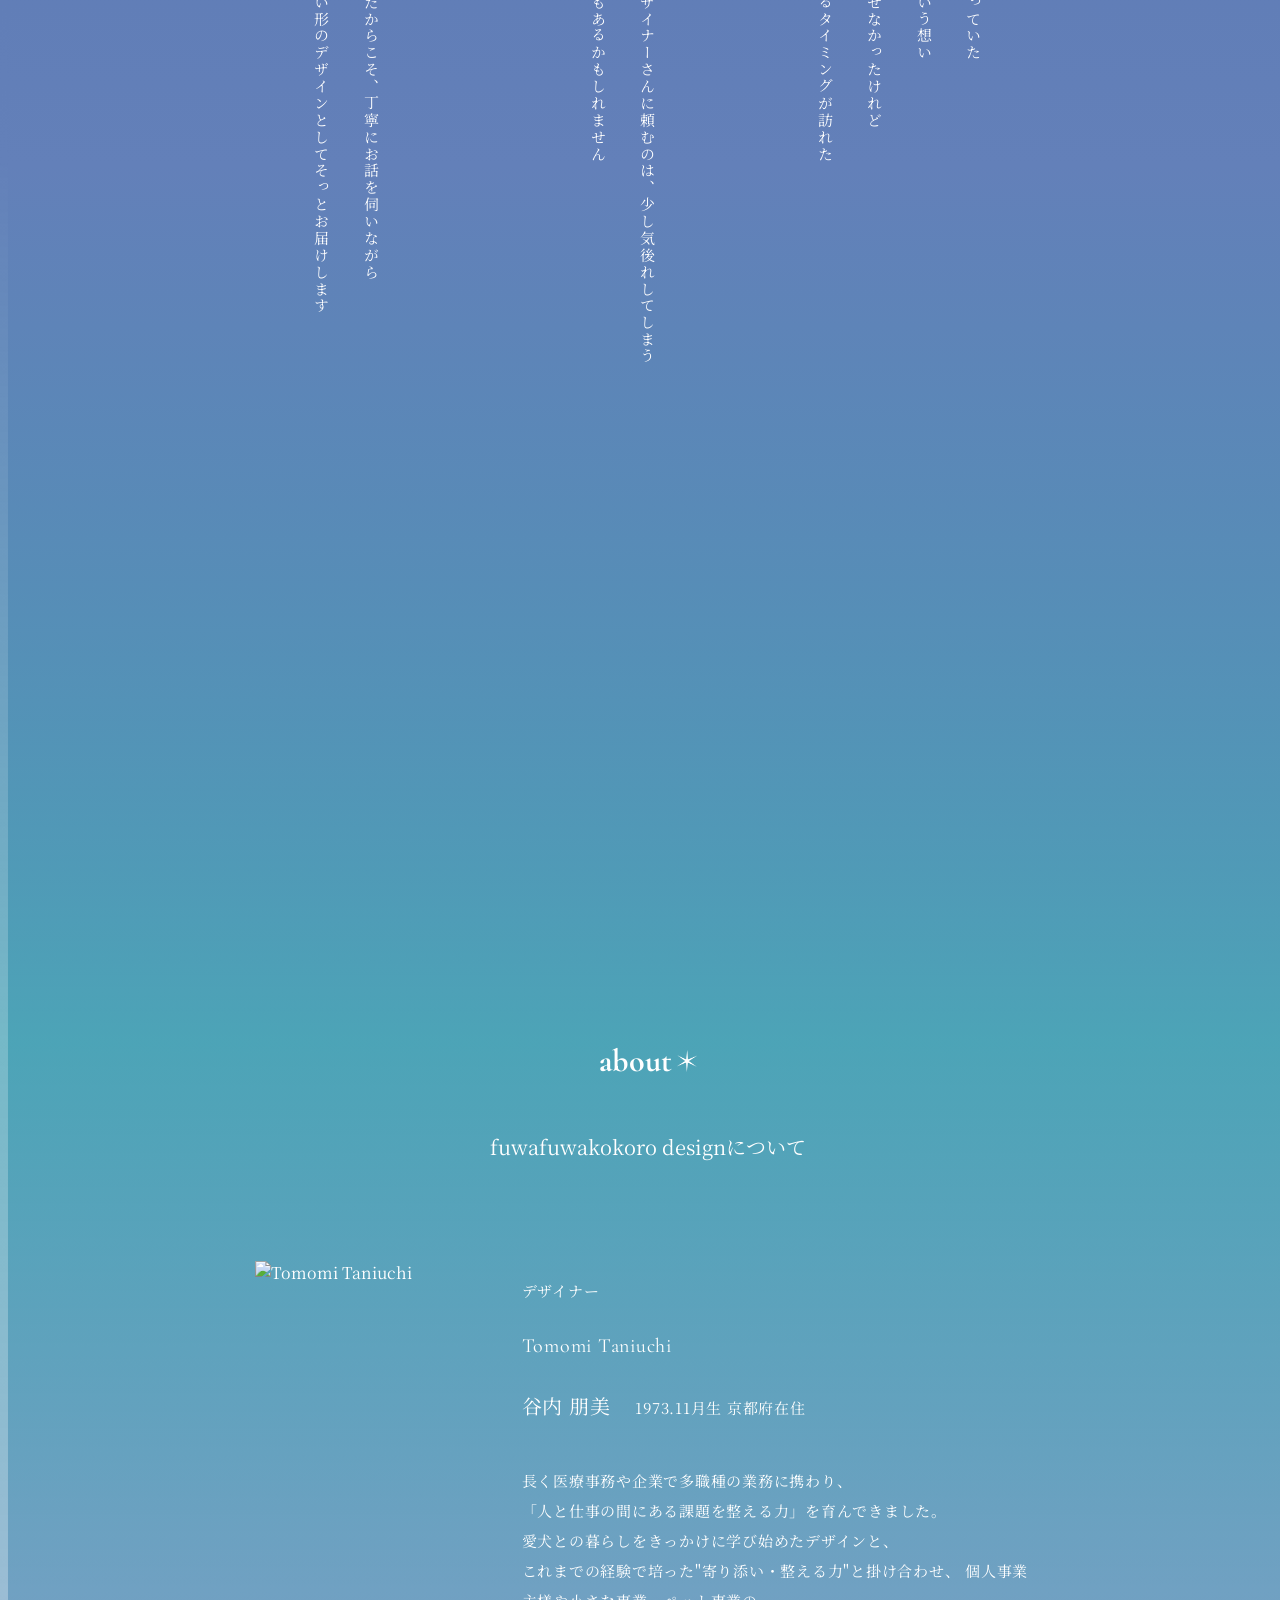
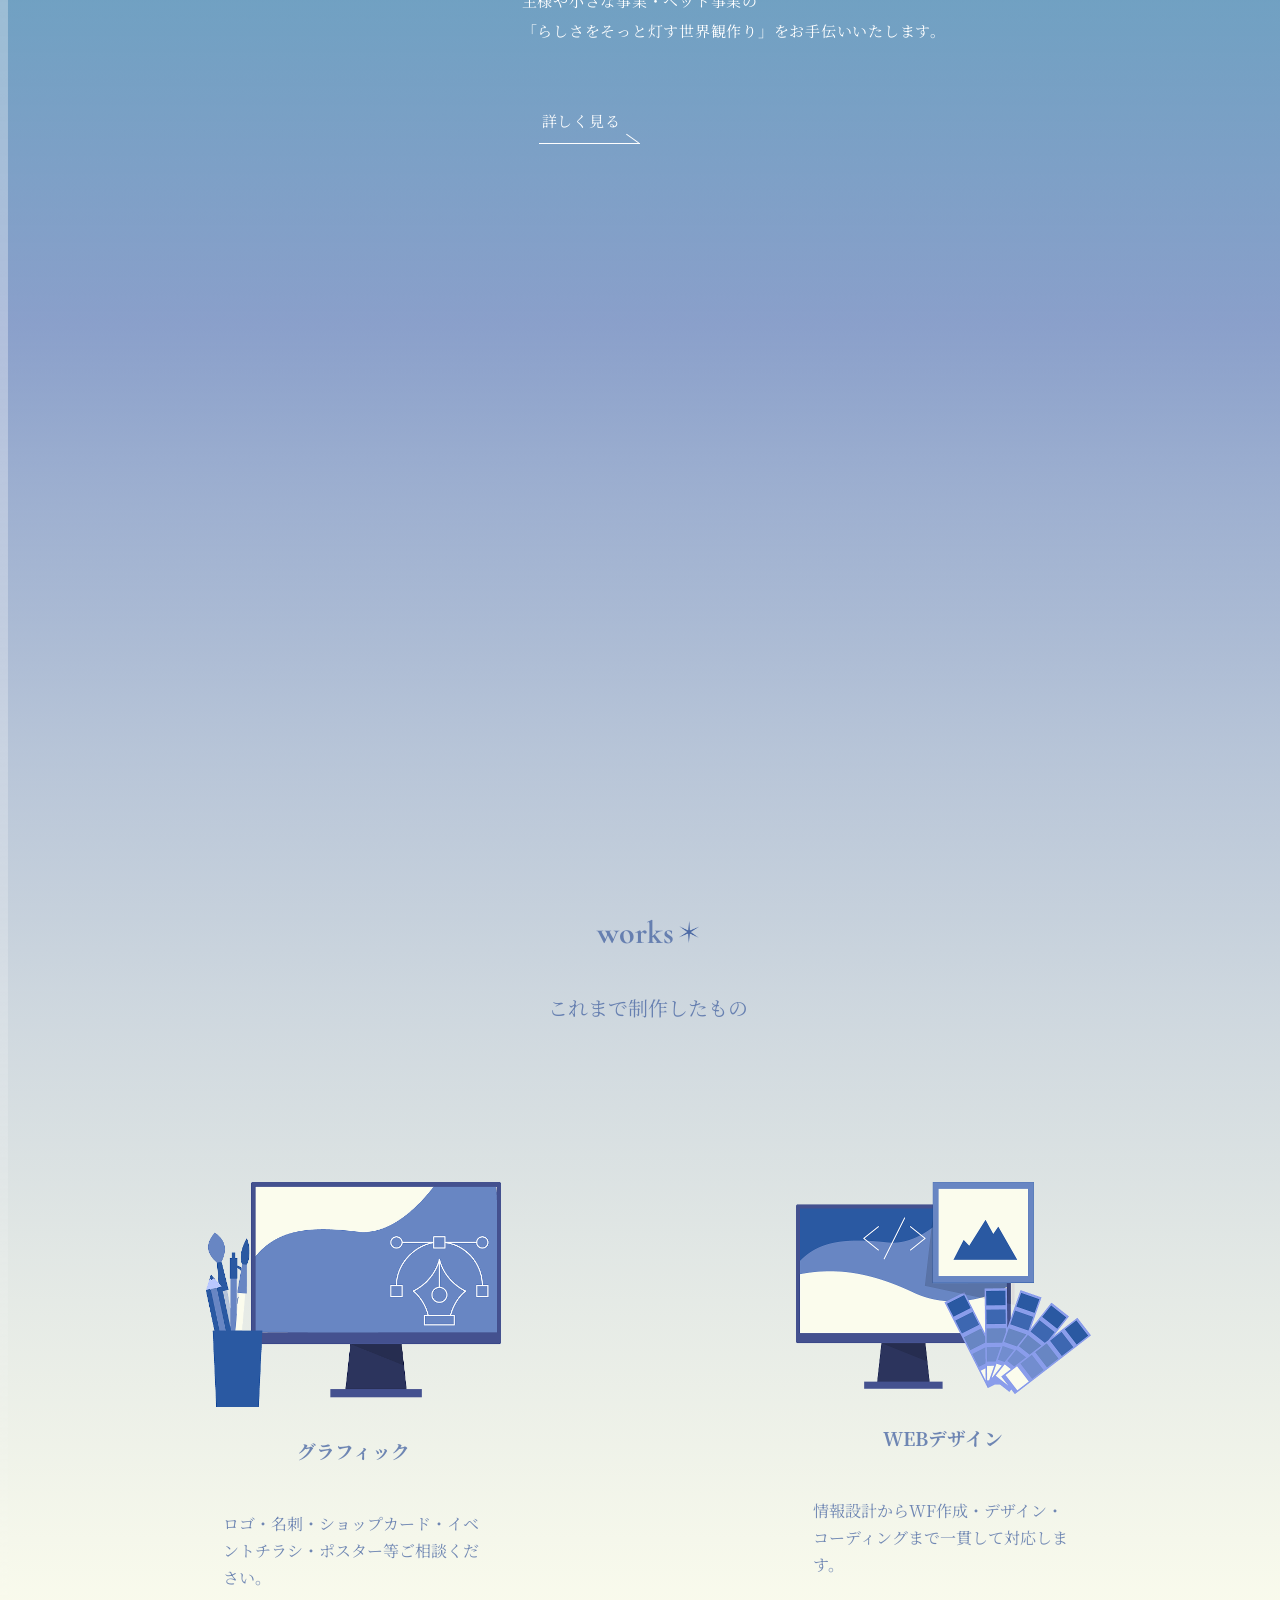
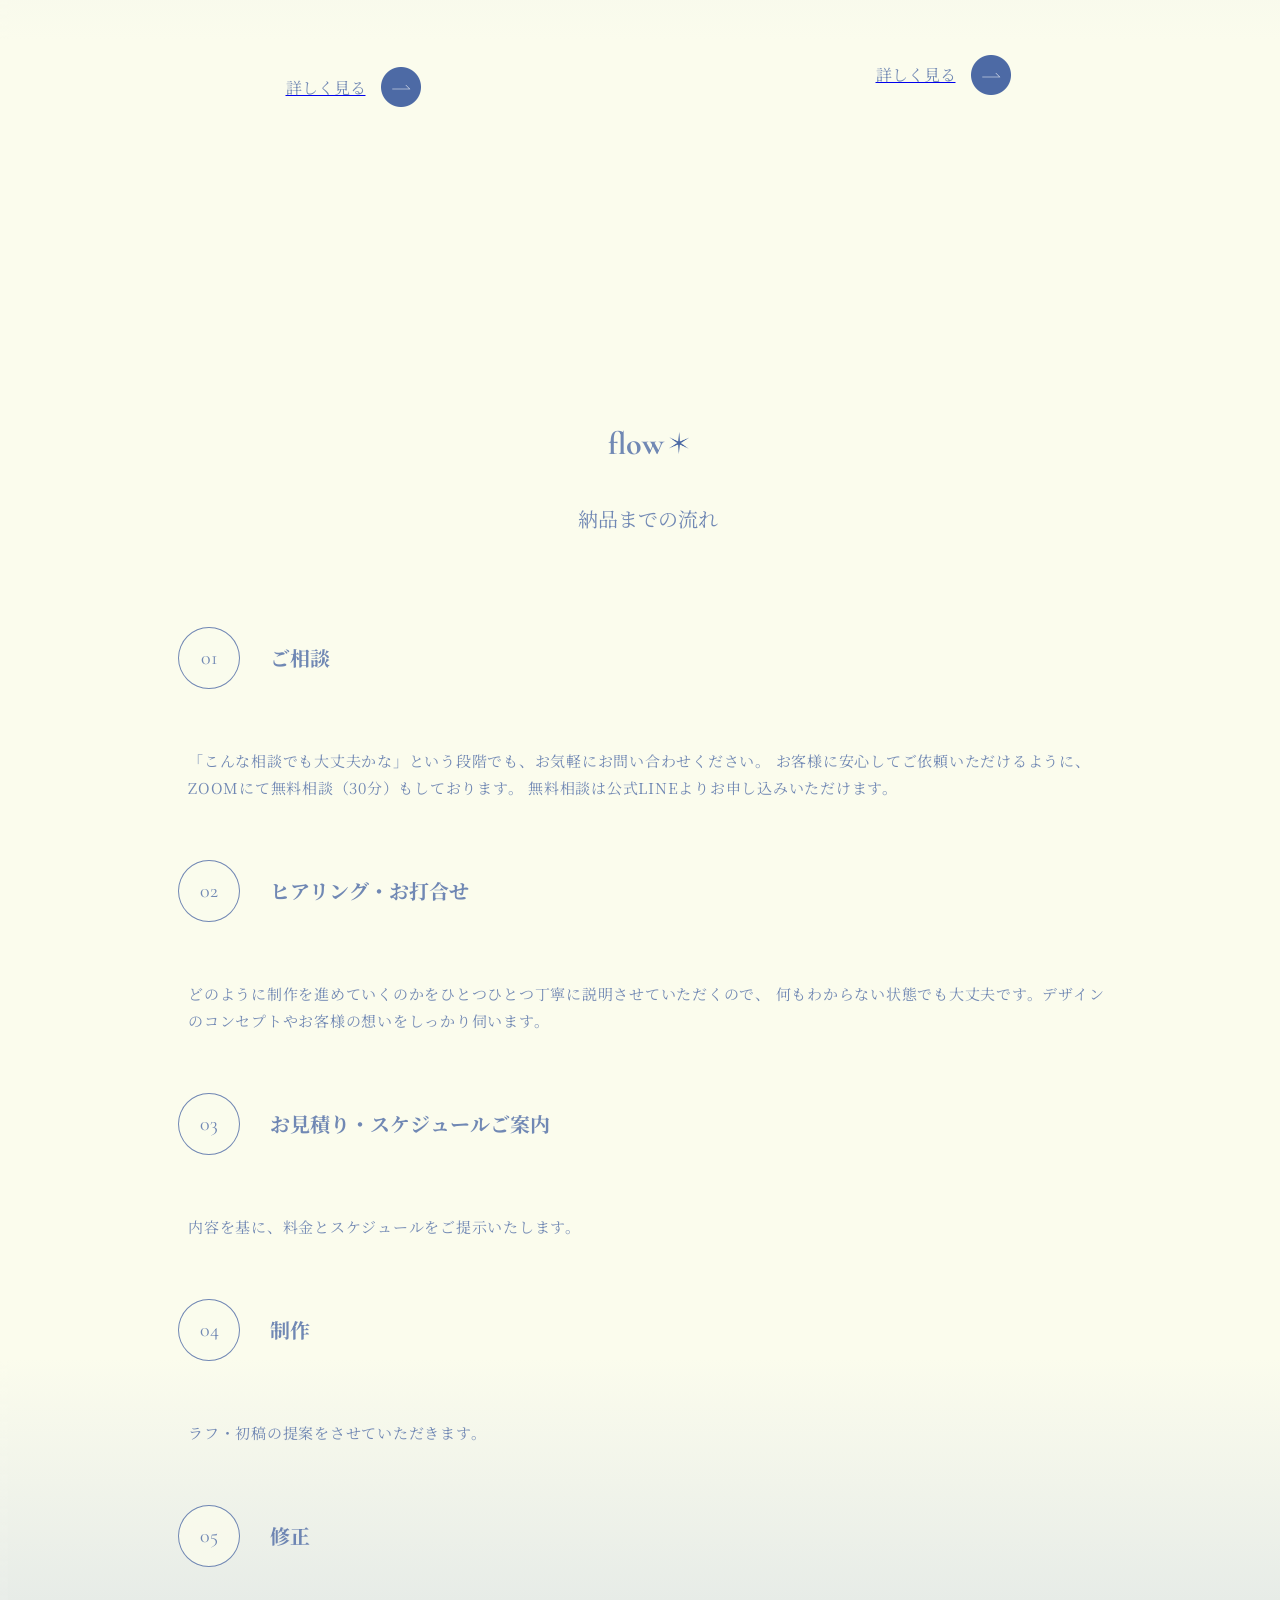
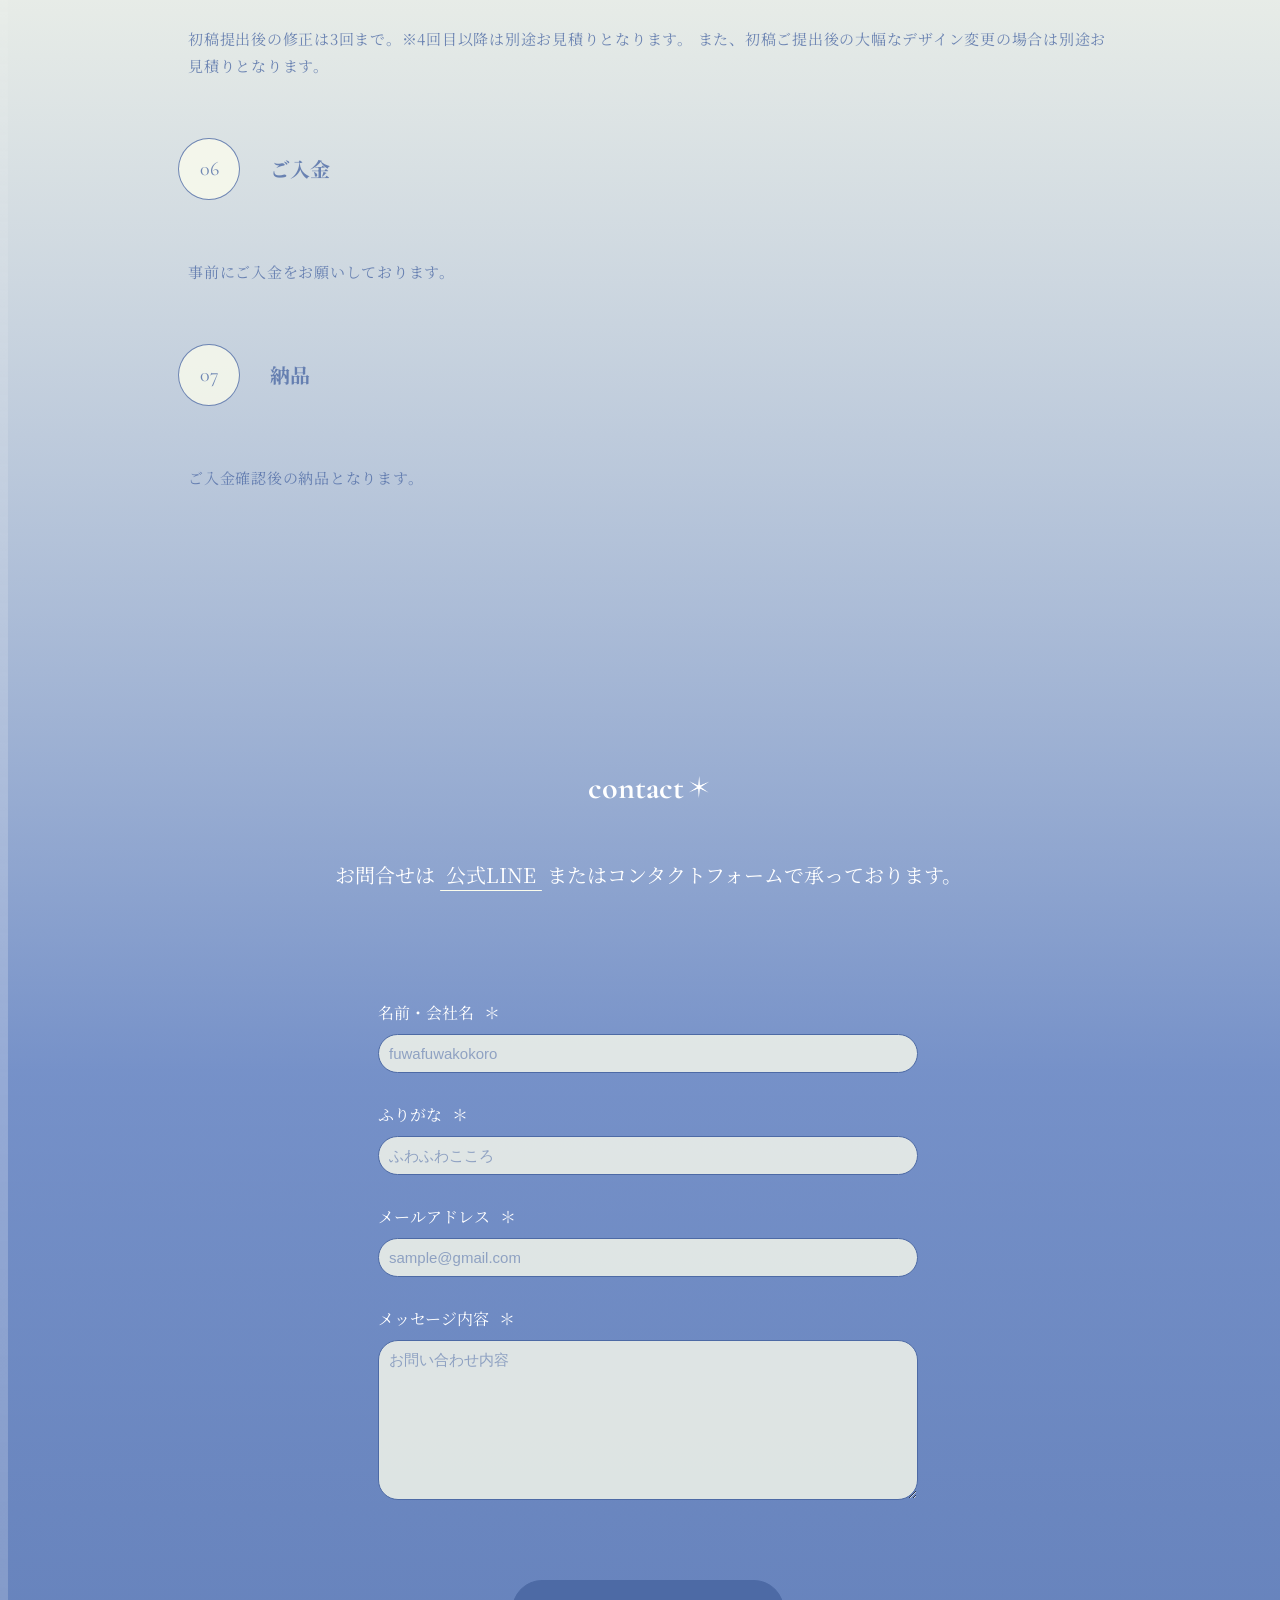
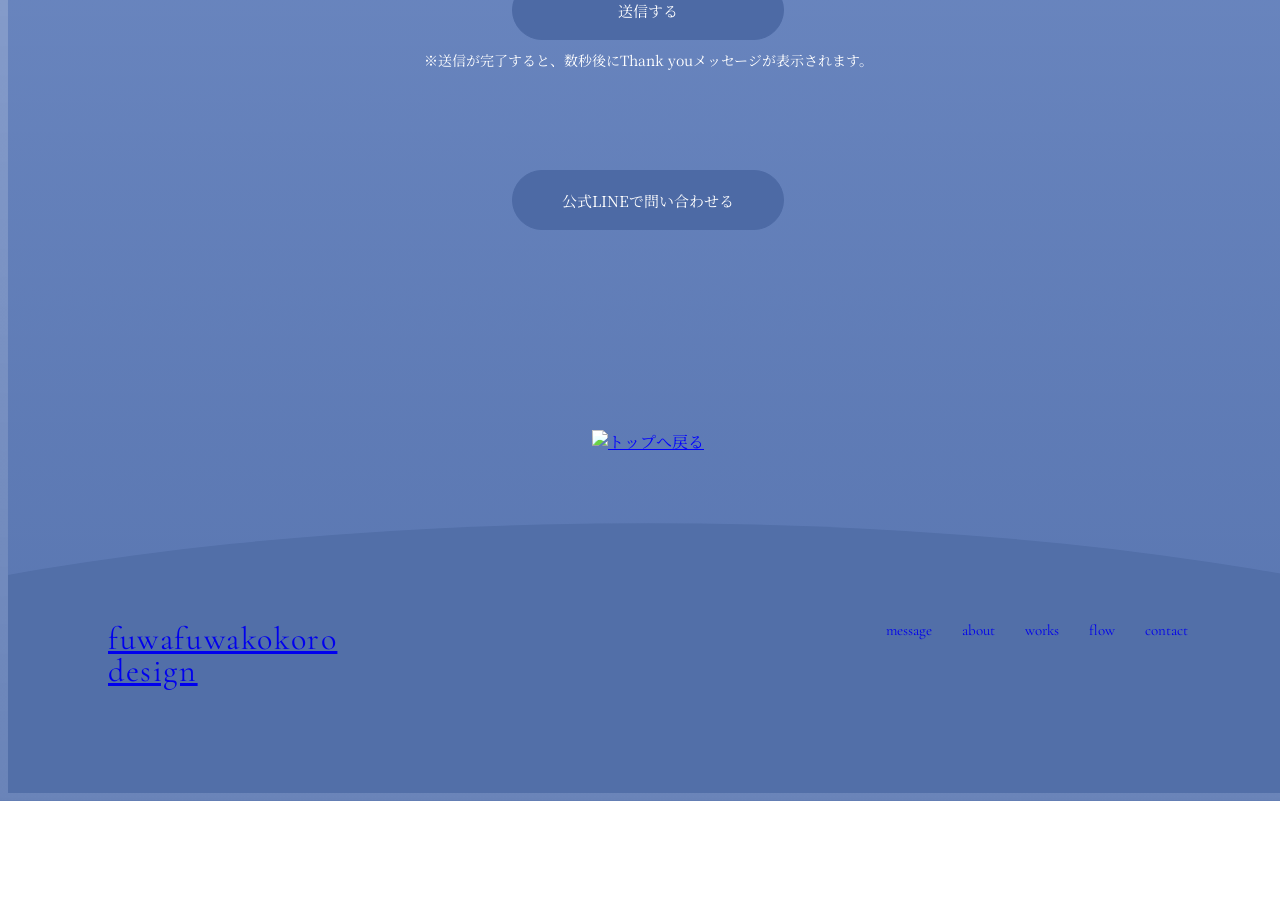
==== commit 0db078a4: "Update index.html" ====
--- a/index.html
+++ b/index.html
@@ -4,7 +4,7 @@
 <head>
     <meta charset="UTF-8">
     <meta name="viewport" content="width=device-width, initial-scale=1.0">
-    <title>fuwafuwakokoro designポートフォリオサイト</title>
+    <title>fuwafuwakokoro design | ポートフォリオサイト</title>
     <meta name="description" content="fuwafuwakokoroデザインポートフォリオ">
 
     <!-- フォントの読み込み -->
--- a/CSS/style.css
+++ b/CSS/style.css
@@ -777,7 +777,13 @@
 
 .name-ja {
     margin-bottom: 40px;
+    font-size: 20px;
+}
+/* 生年月日・在住部分の文字サイズと余白の調整 */
+.name-ja .profile-sub {
     font-size: 15px;
+
+    margin-left: 25px;
 }
 
 #about .about-photo {
@@ -794,6 +800,56 @@
 }
 .photo-sp {
     display: none !important;
+}
+/*矢印が右に移動する*/
+.btnarrow4 {
+    /*矢印と下線の基点とするためrelativeを指定*/
+    position: relative;
+    /*形状*/
+    display: inline-block;
+    padding: 0 20px;
+    color: #ffffff;
+    text-decoration: none;
+    outline: none;
+}
+
+/*矢印と下線の形状*/
+.btnarrow4::before {
+    content: "";
+    /*絶対配置で下線の位置を決める*/
+    position: absolute;
+    bottom: -8px;
+    left: 15%;
+    /*下線の形状*/
+    width: 85%;
+    height: 1px;
+    background: #ffffff;
+    /*アニメーションの指定*/
+    transition: all 0.3s;
+}
+
+.btnarrow4::after {
+    content: "";
+    /*絶対配置で矢印の位置を決める*/
+    position: absolute;
+    bottom: -3px;
+    right: 0;
+    /*矢印の形状*/
+    width: 15px;
+    height: 1px;
+    background: #ffffff;
+    transform: rotate(35deg);
+    /*アニメーションの指定*/
+    transition: all 0.3s;
+}
+
+/*hoverした際の移動*/
+.btnarrow4:hover::before {
+    left: 20%;
+}
+
+.btnarrow4:hover::after {
+    right: -5%;
 }
 
 .works-grid {
@@ -1092,9 +1148,153 @@
     border-radius: 8px;
     box-shadow: 0 6px 18px rgba(0, 0, 0, 0.25);
 }
-
 /* ==========================================
-   5. PC限定ホバーアニメーション設定
+   5. about.html 専用スタイル
+========================================== */
+.about-page {
+    min-height: 100vh;
+    width: 100%;
+
+    background-image: linear-gradient(
+        0deg,
+        rgba(104, 134, 195, 1) 10%,
+        rgba(178, 193, 216, 0.9) 17%,
+        rgba(251, 252, 237, 1) 22% 66%,
+        rgba(233, 202, 136, 1) 80%
+    );
+    color: rgba(77, 106, 165, 1);
+}
+/* メッセージ・文章テキスト */
+.about-main-catch,
+.about-main-text,
+.about-block-body p,
+.skill-category p,
+body.about-page .about-text p {
+    color: rgba(77, 106, 165, 1);
+    margin-bottom: 20px;
+}
+
+.about-main {
+    max-width: 1440px;
+    margin: 0 auto;
+    padding: 300px 20px 200px;
+}
+.about-main-catch {
+    font-size: 24px;
+
+    margin-bottom: 50px;
+    text-align: center;
+}
+/* PCでは指定した改行を無視（1行で表示） */
+body.about-page .sp-only {
+    display: block;
+}
+.about-main-text {
+    font-size: 16px;
+
+    margin-bottom: 250px;
+    line-height: 2;
+    text-align: start; /* テキストの揃え位置を中央にする */
+    max-width: 500px; /* 読みやすい横幅に制限（お好みに合わせて調整） */
+    margin: 0 auto 60px;
+}
+/* 3. 右側テキストのスタイル調整 */
+body.about-page .about-text {
+    flex: 1;
+    text-align: left;
+}
+
+body.about-page .about-text .job-title {
+    font-size: 16px;
+    margin-bottom: 0;
+}
+
+body.about-page .about-text .name-en {
+    font-family: "Cormorant Garamond", serif;
+    font-size: 16px;
+}
+
+body.about-page .about-text .name-ja {
+    font-size: 24px;
+
+    margin-bottom: 40px;
+}
+
+body.about-page .about-text p {
+    line-height: 2;
+    font-size: 16px;
+}
+/* 2カラムレイアウト（今までの経験 / 好きなこと） */
+.about-grid-section {
+    display: flex;
+    justify-content: space-between;
+    gap: 80px;
+    margin-top: 150px;
+}
+
+.about-grid-section .about-block {
+    flex: 1;
+}
+
+/* 見出しスタイル */
+.about-block-title {
+    font-size: 24px;
+
+    margin-bottom: 24px;
+}
+
+.about-block-body p {
+    font-size: 16px;
+    line-height: 2;
+    margin-bottom: 1.5em;
+}
+
+/* 愛犬の写真と波線イラスト */
+.about-dog-wrapper {
+    display: flex;
+    align-items: center;
+    align-items: center;
+    gap: 20px;
+    margin-top: 40px;
+}
+
+.dog-photo {
+    width: 250px;
+    height: 250px;
+    border-radius: 50%;
+    overflow: hidden;
+}
+
+.dog-photo img {
+    width: 100%;
+    height: 100%;
+    object-fit: cover;
+}
+
+/* 得意なこと・スキルセクション */
+.about-section {
+    margin-top: 150px;
+    margin-bottom: 150px;
+}
+
+.skills-container {
+    display: flex;
+    flex-direction: column;
+    gap: 40px;
+}
+
+.skill-category h3 {
+    font-size: 20px;
+
+    margin-bottom: 15px;
+}
+
+.skill-category p {
+    font-size: 16px;
+}
+
+/* ==========================================
+   6. PC限定ホバーアニメーション設定
    （スマホでのホバー残りや意図しない表示崩れを防止）
 ========================================== */
 @media (hover: hover) {
@@ -1163,7 +1363,7 @@
 }
 
 /* ==========================================
-   6. スマホ・タッチ操作用フィードバック (:active)
+   7. スマホ・タッチ操作用フィードバック (:active)
 ========================================== */
 .contact-btn a:active,
 .contact-btn2 a:active,
@@ -1374,9 +1574,10 @@
 
     .job-title {
         font-size: 14px;
+        margin-bottom: 0;
     }
     .name-ja {
-        font-size: 14px;
+        font-size: 20px;
     }
 
     .about-text {
@@ -1389,6 +1590,66 @@
     .profile-block {
         margin-bottom: 1.8em;
         font-size: 14px;
+    }
+
+    /* プロフィールエリアを縦並びに指定 */
+    body.about-page .about-content {
+        display: flex;
+        flex-direction: column; /* 縦並びにする */
+        align-items: center; /* 横方向の中央揃え */
+        text-align: center; /* テキスト類の中央揃え */
+        gap: 40px; /* 写真とテキスト間の余白 */
+        max-width: 680px; /* 読みやすいコンテンツ幅 */
+        margin: 100px auto;
+    }
+
+    /* 写真のサイズと形状調整 */
+    body.about-page .about-photo {
+        width: 100%;
+
+        margin: 0 auto;
+    }
+
+    body.about-page .about-photo img {
+        width: 100%;
+        height: auto;
+
+        display: block;
+    }
+
+    /* テキスト部分の配置調整 */
+    body.about-page .about-text {
+        width: 100%;
+    }
+
+    body.about-page .about-text .job-title {
+        font-size: 16px;
+        margin-bottom: 0px;
+    }
+
+    body.about-page .about-text .name-en {
+        font-family: "Cormorant Garamond", serif;
+        font-size: 16px;
+        margin-bottom: 20px;
+    }
+
+    body.about-page .about-text .name-ja {
+        font-size: 24px;
+
+        margin-bottom: 24px;
+    }
+
+    body.about-page .about-photo {
+        width: 100%;
+        max-width: 500px; /* ← お好みに応じて 480px 〜 550px 程度で調整してください */
+        margin: 0;
+        padding: 0;
+    }
+    .about-main-text br {
+        display: none;
+    }
+    .about-block-body br {
+        display: none;
     }
 }
 
@@ -1731,4 +1992,55 @@
         margin-bottom: 20px;
         text-align: center; /* 中央揃えで見やすく */
     }
-}
+    /* 1. 今までの経験 & 好きなこと の2カラムエリアを縦並びに */
+    body.about-page .about-grid-section {
+        display: flex;
+        flex-direction: column;
+        gap: 50px; /* セクション同士の間隔 */
+        padding: 0 20px;
+    }
+
+    /* 2. 「得意なこと」「スキル」セクションの幅調整と余白 */
+    body.about-page .about-section {
+        margin-top: 50px;
+        padding: 0 20px;
+    }
+
+    /* 3. 各テキストブロックの表示設定 */
+    body.about-page .about-block-body p {
+        font-size: 16px;
+
+        margin-bottom: 1.2em;
+        text-align: left; /* 文章は左揃えが見やすいため */
+    }
+
+    /* 4. スキルの各カテゴリーを縦並びに配置 */
+    body.about-page .skills-container {
+        display: flex;
+        flex-direction: column;
+        gap: 20px;
+    }
+
+    body.about-page .skill-category {
+        width: 100%;
+    }
+
+    /* 5. 愛犬の写真・装飾ラインのスマホ位置調整 */
+    body.about-page .about-dog-wrapper {
+        display: flex;
+        flex-direction: column; /* 波線と写真を縦並び（または中央寄せ） */
+        align-items: center;
+        justify-content: center;
+        gap: 16px;
+        margin-top: 30px;
+    }
+    .sp-only {
+        display: block; /* スマホのみ改行を有効化 */
+    }
+
+    .about-main-catch {
+        font-size: 20px; /* 20pxでバッチリです */
+        line-height: 1.7; /* 行間を少し空けると読みやすくなります */
+        text-align: center; /* 中央揃えでバランスを整える */
+    }
+}
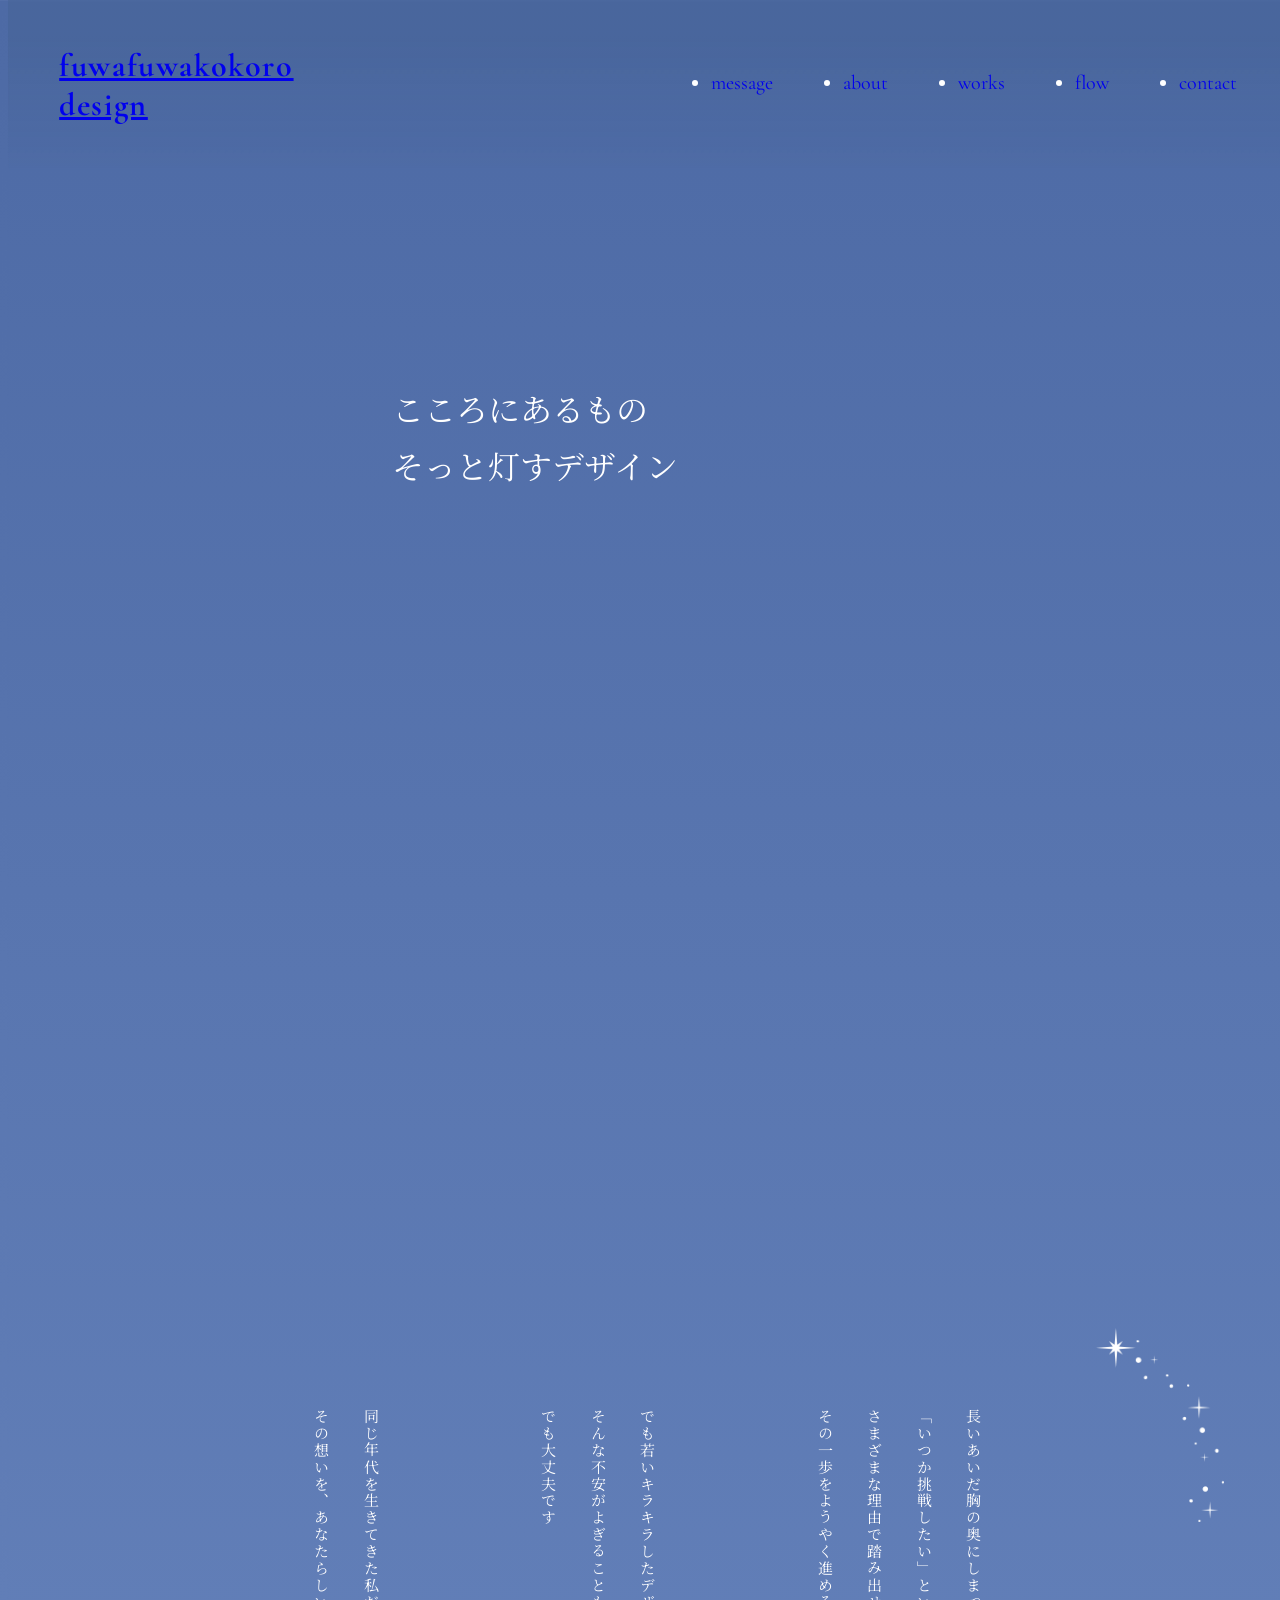
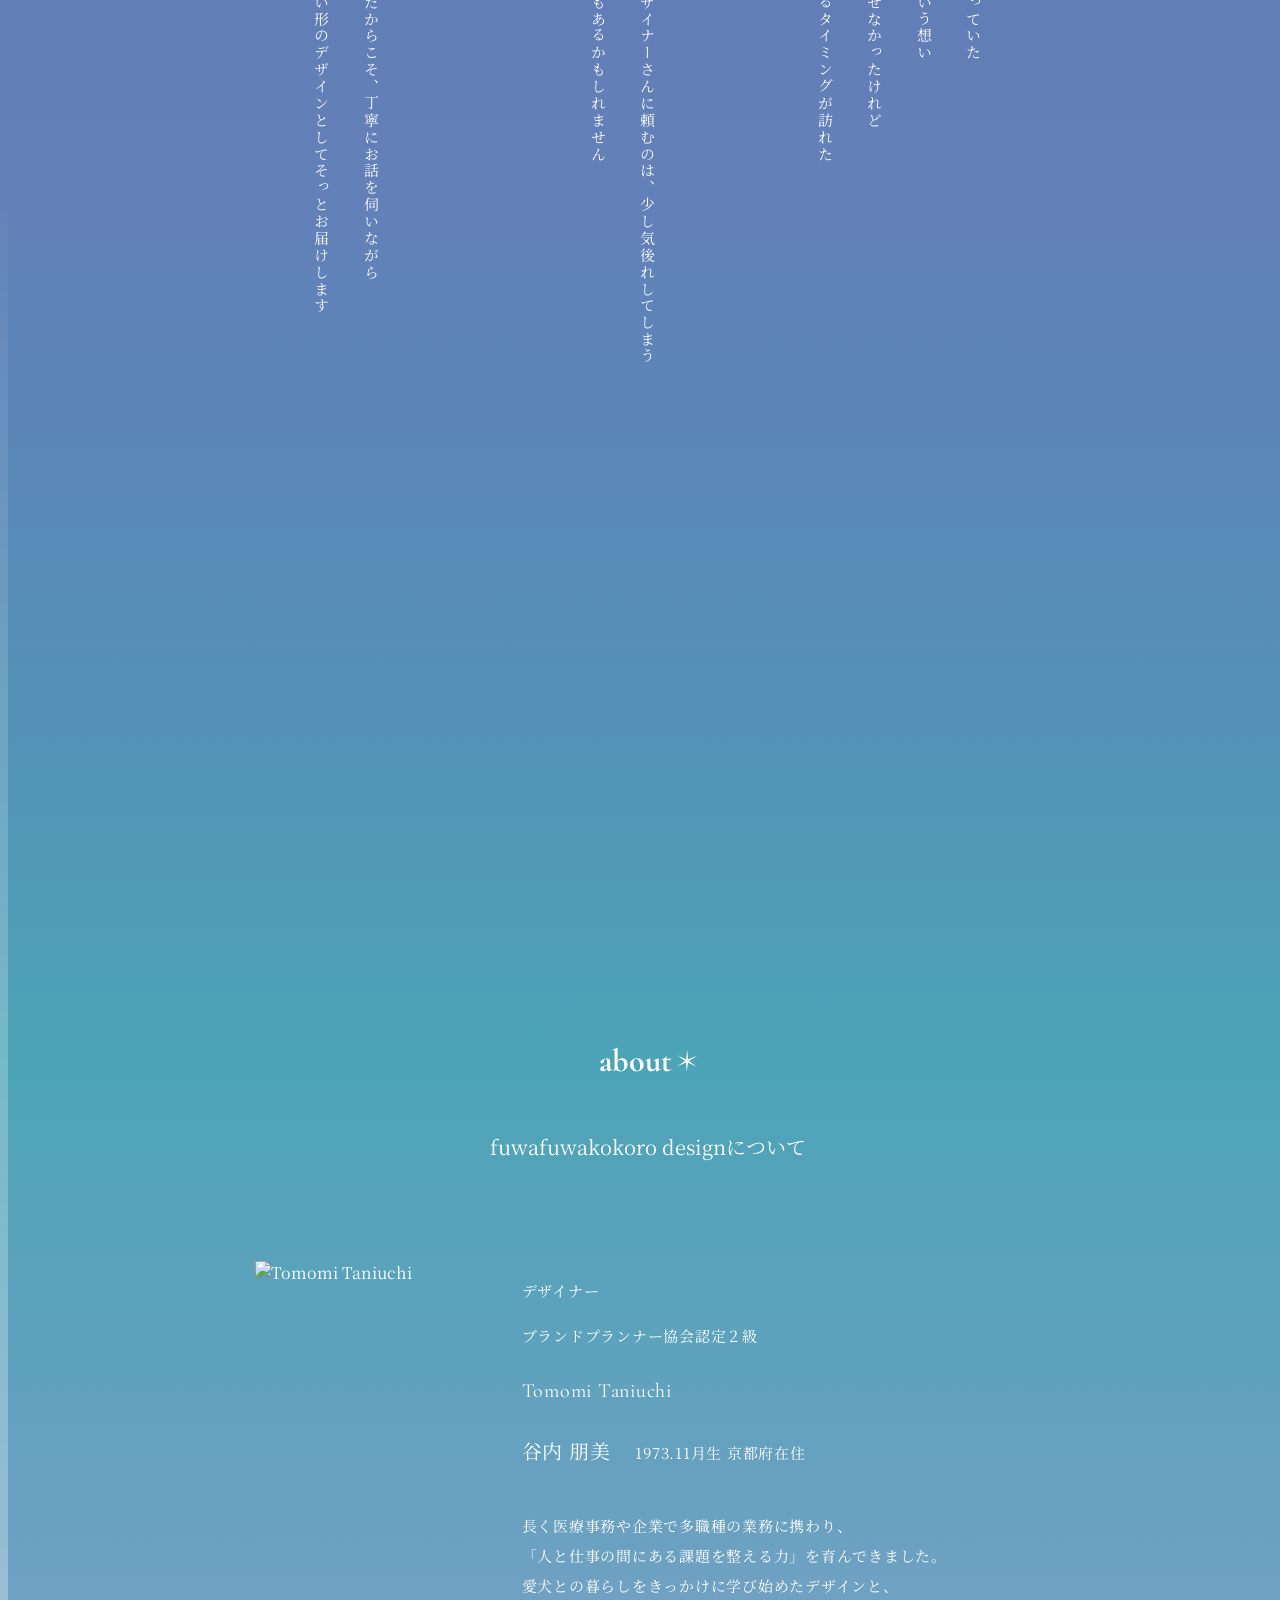
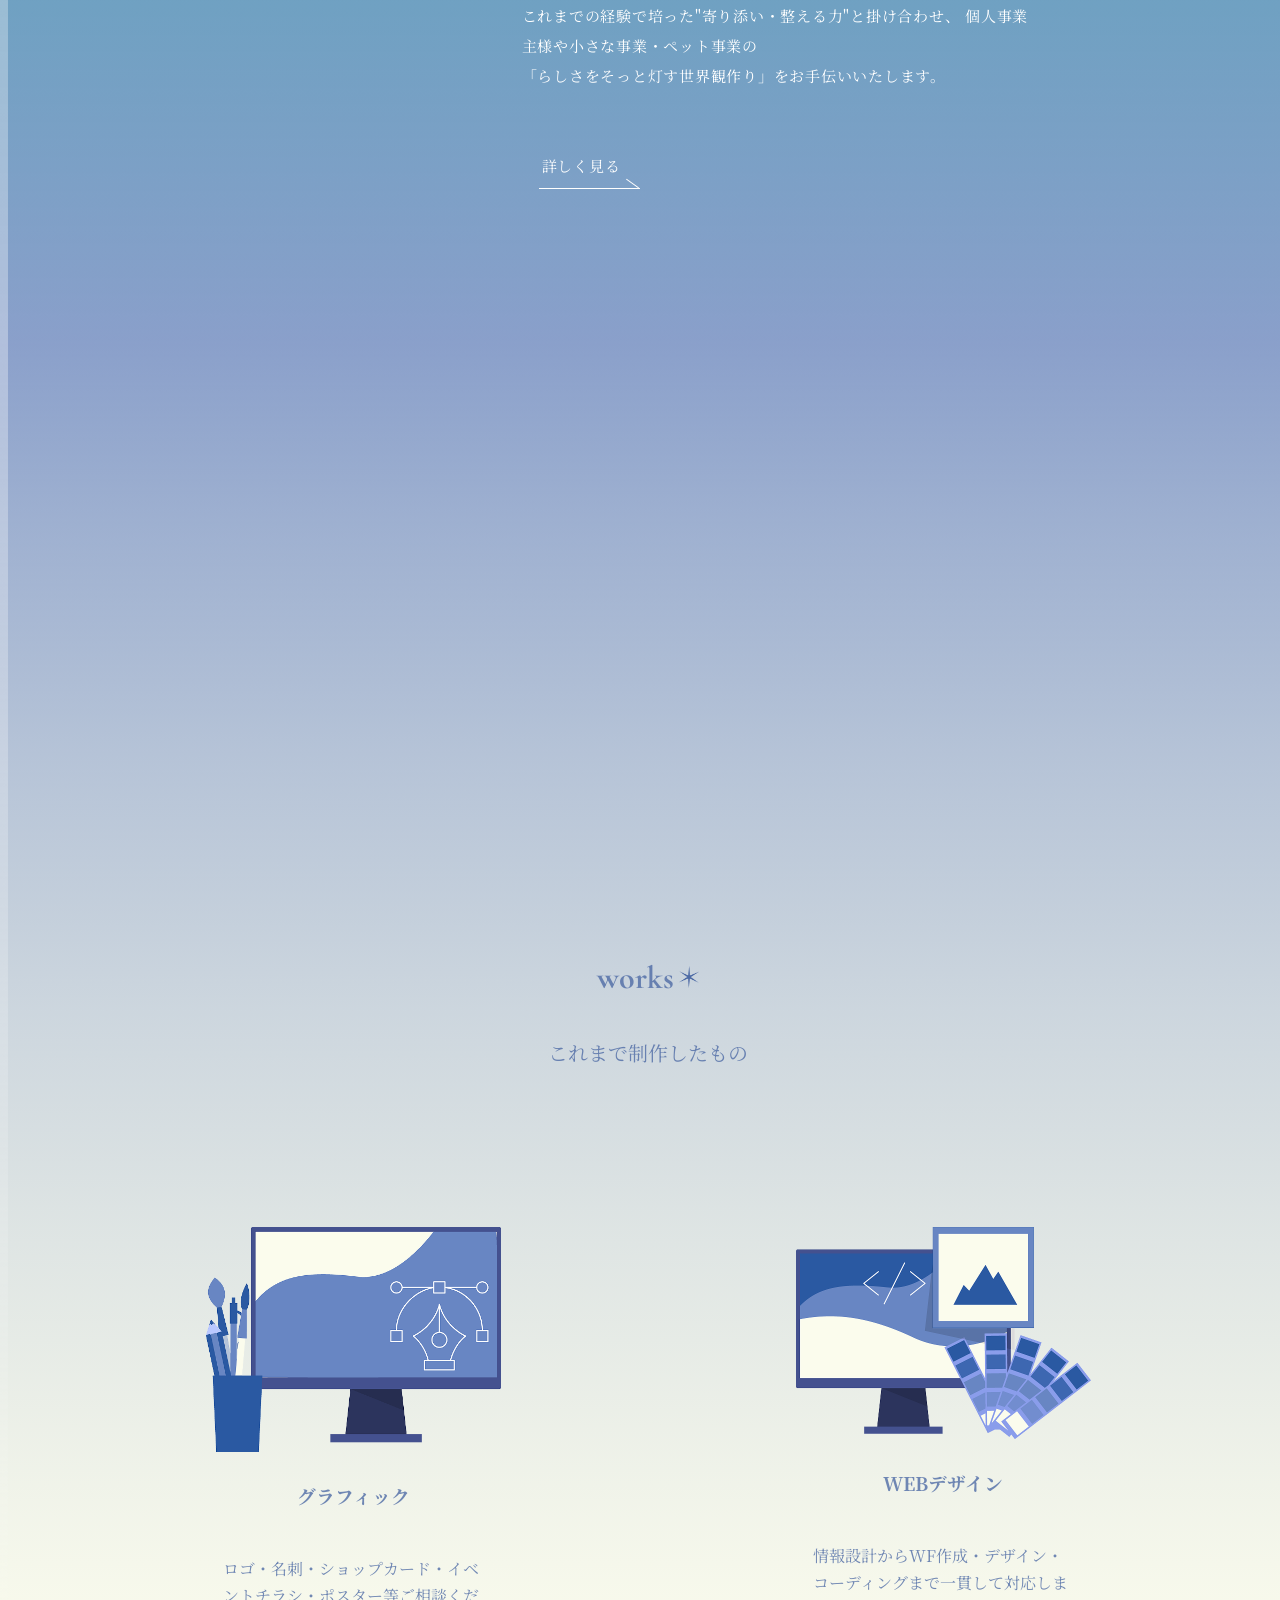
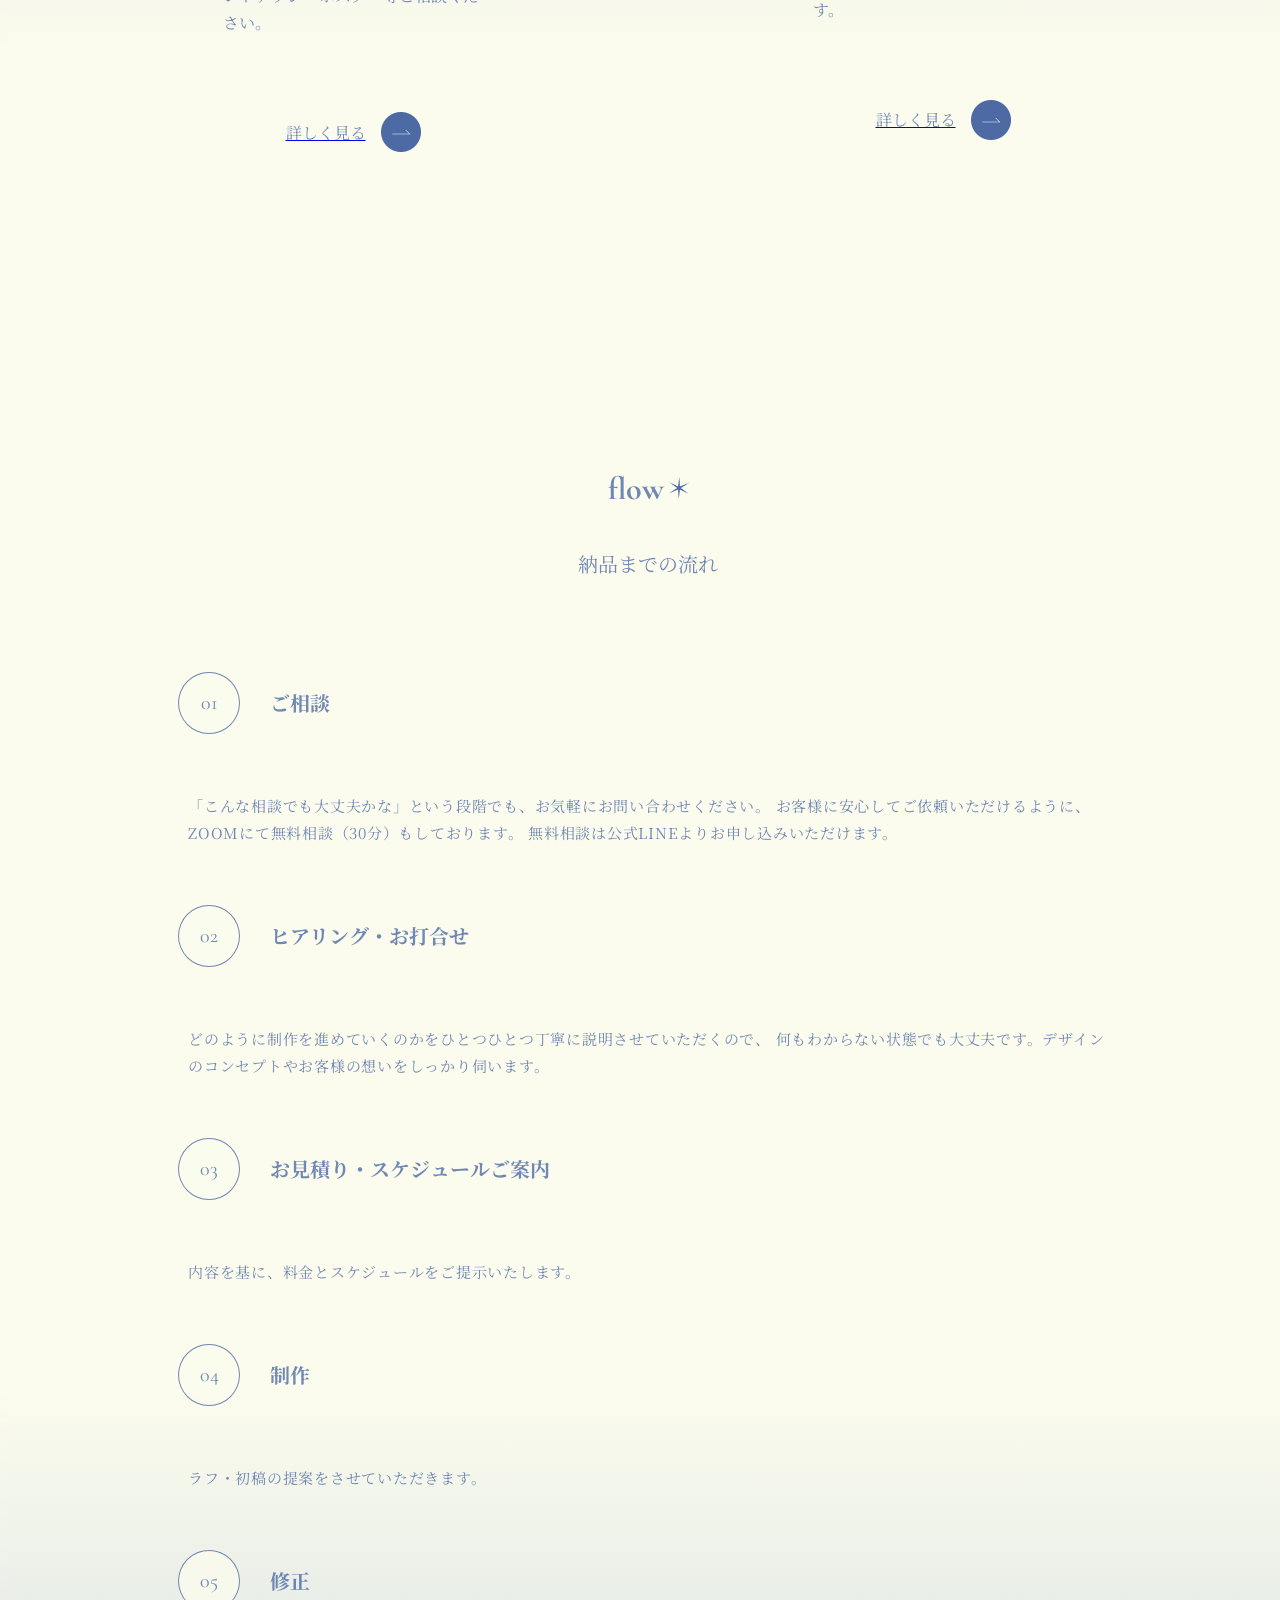
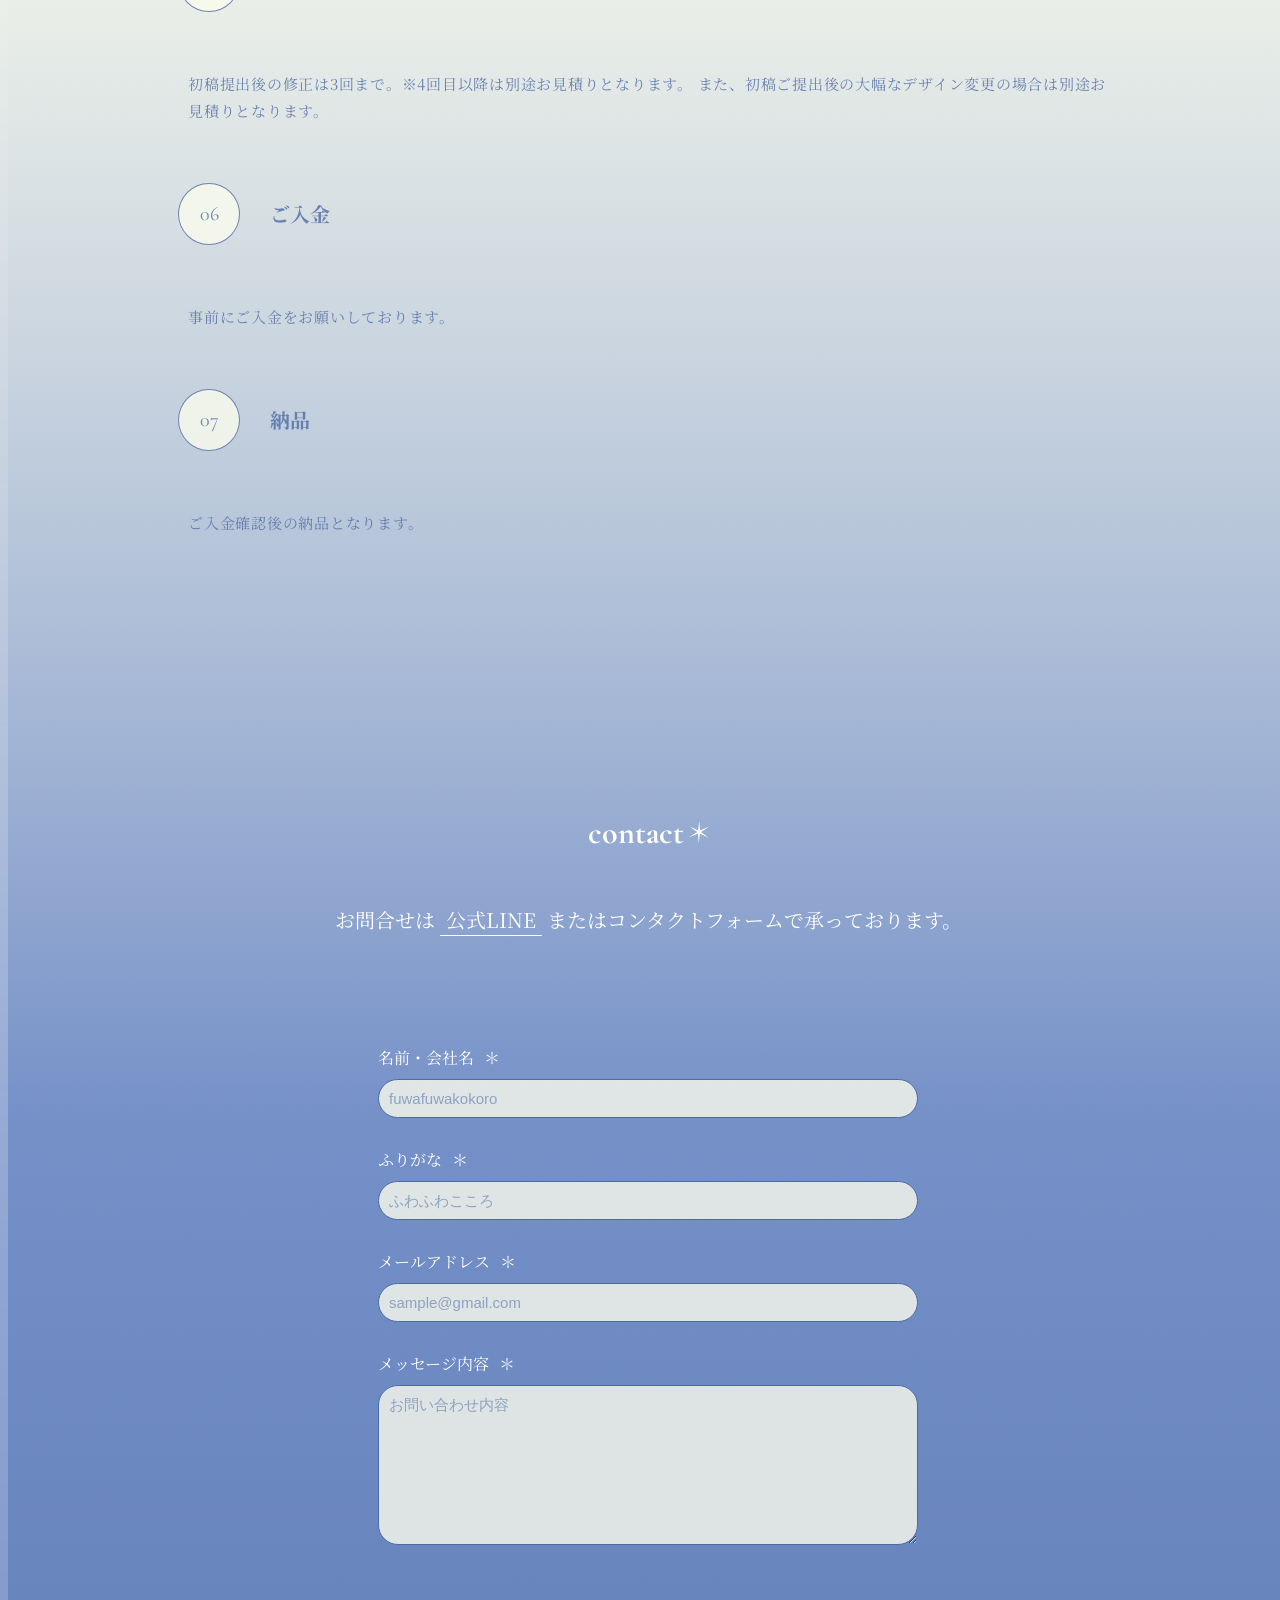
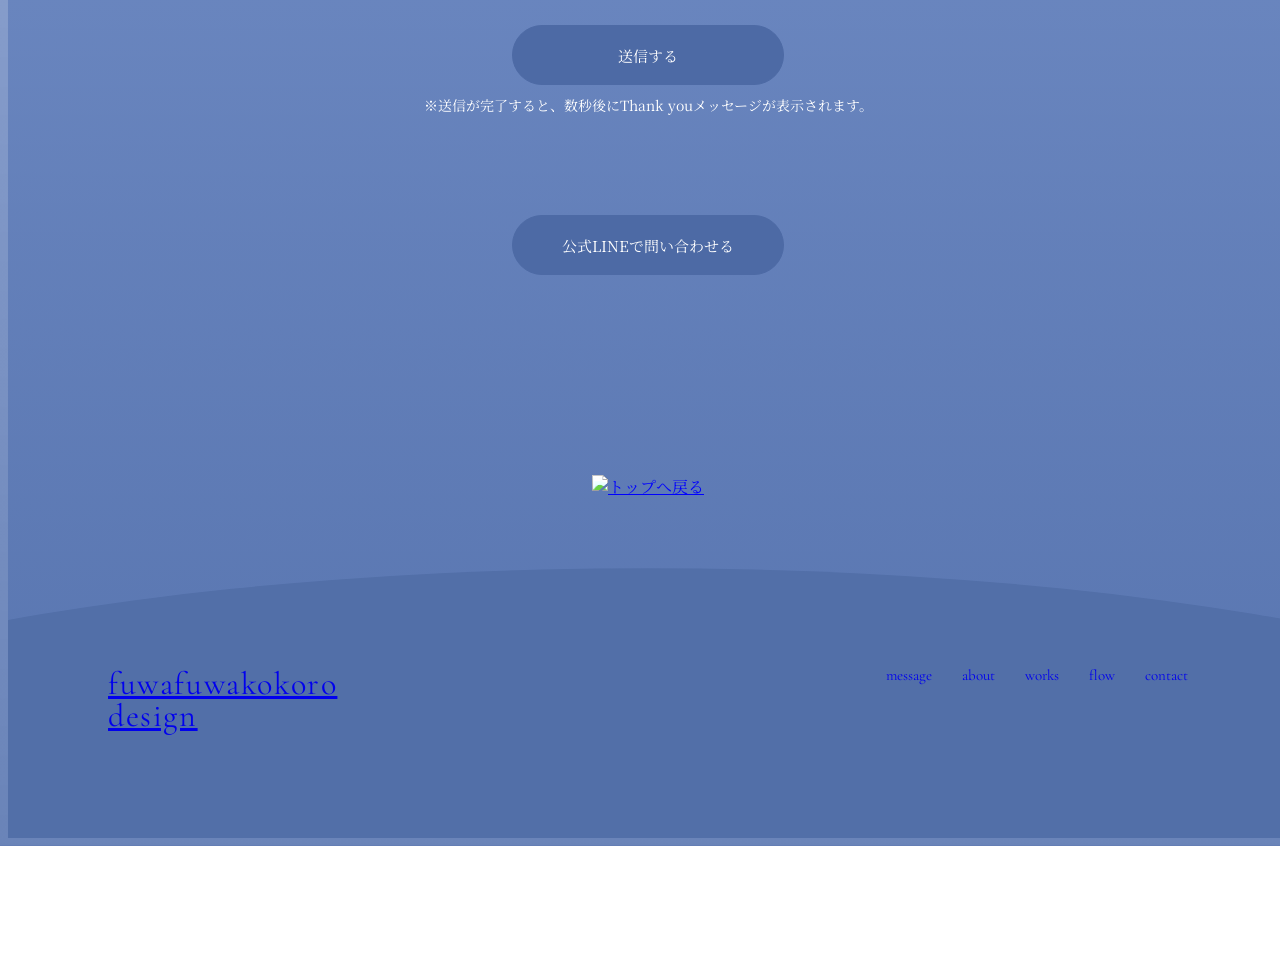
==== commit 6f320d10: "Update index.html" ====
--- a/index.html
+++ b/index.html
@@ -2,6 +2,15 @@
 <html lang="ja">
 
 <head>
+    <!-- Google tag (gtag.js) -->
+<script async src="https://www.googletagmanager.com/gtag/js?id=G-M5QBSQT312"></script>
+<script>
+  window.dataLayer = window.dataLayer || [];
+  function gtag(){dataLayer.push(arguments);}
+  gtag('js', new Date());
+
+  gtag('config', 'G-M5QBSQT312');
+</script>
     <meta charset="UTF-8">
     <meta name="viewport" content="width=device-width, initial-scale=1.0">
     <title>fuwafuwakokoro design | ポートフォリオサイト</title>
@@ -123,6 +132,7 @@
 
                     <div class="about-text">
                         <p class="job-title">デザイナー</p>
+                        <p class="job-title">ブランドプランナー協会認定２級</p>
                         <p class="name-en">Tomomi Taniuchi</p>
                         <p class="name-ja">谷内 朋美<span class="profile-sub">1973.11月生 京都府在住</span></p>
                         <p>
--- a/CSS/style.css
+++ b/CSS/style.css
@@ -16,7 +16,8 @@
         rgba(99, 128, 185, 1) 20%,
         rgba(59, 155, 176, 0.7) 30%,
         rgba(99, 128, 185, 0.5) 40%,
-        rgba(251, 252, 237, 1) 55% 70%,
+        rgba(251, 252, 237, 1) 55%,
+        rgba(251, 252, 237, 1) 70%,
         rgba(104, 134, 195, 0.7) 85%,
         rgba(77, 106, 165, 1) 110%
     );
@@ -967,7 +968,8 @@
     background-image: linear-gradient(
         0deg,
         rgba(104, 134, 195, 1) 11%,
-        rgba(251, 252, 237, 1) 34% 71%,
+        rgba(251, 252, 237, 1) 34%,
+        rgba(251, 252, 237, 1) 71%,
         rgba(59, 155, 176, 1) 88%,
         rgba(77, 106, 165, 0.93) 100%
     );
@@ -1159,7 +1161,8 @@
         0deg,
         rgba(104, 134, 195, 1) 10%,
         rgba(178, 193, 216, 0.9) 17%,
-        rgba(251, 252, 237, 1) 22% 66%,
+        rgba(251, 252, 237, 1) 22%,
+        rgba(251, 252, 237, 1) 66%,
         rgba(233, 202, 136, 1) 80%
     );
     color: rgba(77, 106, 165, 1);
@@ -1175,19 +1178,38 @@
 }
 
 .about-main {
-    max-width: 1440px;
+    max-width: 1120px;
     margin: 0 auto;
     padding: 300px 20px 200px;
 }
+body.about-page .about-content {
+    margin-top: 150px;
+}
 .about-main-catch {
     font-size: 24px;
 
     margin-bottom: 50px;
     text-align: center;
 }
+
+/* 「今までの経験」セクションを位置の基準にする */
+.about-block {
+    position: relative;
+}
+
+/* 装飾画像（セクションの右側中央に配置） */
+.body-right-dec {
+    position: absolute;
+    bottom: 330px; /* 先ほどぴったりだった位置 */
+    right: -70px; /* 横位置 */
+    width: 24px;
+    height: auto;
+    pointer-events: none;
+    z-index: 1;
+}
 /* PCでは指定した改行を無視（1行で表示） */
-body.about-page .sp-only {
-    display: block;
+body.about-page br.sp-only {
+    display: none;
 }
 .about-main-text {
     font-size: 16px;
@@ -1202,6 +1224,7 @@
 body.about-page .about-text {
     flex: 1;
     text-align: left;
+    padding-top: 80px;
 }
 
 body.about-page .about-text .job-title {
@@ -1228,7 +1251,7 @@
 .about-grid-section {
     display: flex;
     justify-content: space-between;
-    gap: 80px;
+    gap: 120px;
     margin-top: 150px;
 }
 
@@ -1394,7 +1417,8 @@
             rgba(99, 128, 185, 1) 10%,
             rgba(59, 155, 176, 0.7) 30%,
             rgba(99, 128, 185, 0.5) 40%,
-            rgba(251, 252, 237, 1) 53% 70%,
+            rgba(251, 252, 237, 1) 53%,
+            rgba(251, 252, 237, 1) 70%,
             rgba(104, 134, 195, 0.7) 90%,
             rgba(77, 106, 165, 1) 110%
         );
@@ -1668,7 +1692,8 @@
             rgba(99, 128, 185, 1) 8%,
             rgba(59, 155, 176, 0.7) 20%,
             rgba(99, 128, 185, 0.5) 30%,
-            rgba(251, 252, 237, 1) 45% 72%,
+            rgba(251, 252, 237, 1) 45%,
+            rgba(251, 252, 237, 1) 72%,
             rgba(104, 134, 195, 0.7) 88%,
             rgba(77, 106, 165, 1) 110%
         );
@@ -1800,7 +1825,7 @@
         padding: 0;
     }
     .job-title,
-    .name-ja {
+    .name-ja .profile-sub  {
         font-size: 14px;
     }
 
@@ -1992,6 +2017,7 @@
         margin-bottom: 20px;
         text-align: center; /* 中央揃えで見やすく */
     }
+
     /* 1. 今までの経験 & 好きなこと の2カラムエリアを縦並びに */
     body.about-page .about-grid-section {
         display: flex;
@@ -2034,8 +2060,8 @@
         gap: 16px;
         margin-top: 30px;
     }
-    .sp-only {
-        display: block; /* スマホのみ改行を有効化 */
+    body.about-page br.sp-only {
+        display: inline;
     }
 
     .about-main-catch {
@@ -2043,4 +2069,25 @@
         line-height: 1.7; /* 行間を少し空けると読みやすくなります */
         text-align: center; /* 中央揃えでバランスを整える */
     }
-}
+    .body-right-dec {
+        /* 1. PC版の位置（右側）をクリアして中央へ */
+        right: 83%;
+
+        /* 2. 「今までの経験」ブロックの下枠外へ押し出す */
+        bottom: -110px; /* 数値を大きくすると「好きなこと」側に近づきます */
+
+        /* 3. 回転と中心揃え */
+        transform: translateX(50%) rotate(-90deg);
+        transform-origin: center center;
+
+        /* 4. スマホ用のサイズ感 */
+        width: 25px;
+    }
+
+    /* 「今までの経験」と「好きなこと」の間の余白を確保 */
+    .about-grid-section {
+        display: flex;
+        flex-direction: column;
+        gap: 80px; /* 装飾が入るスペースを開ける */
+    }
+}
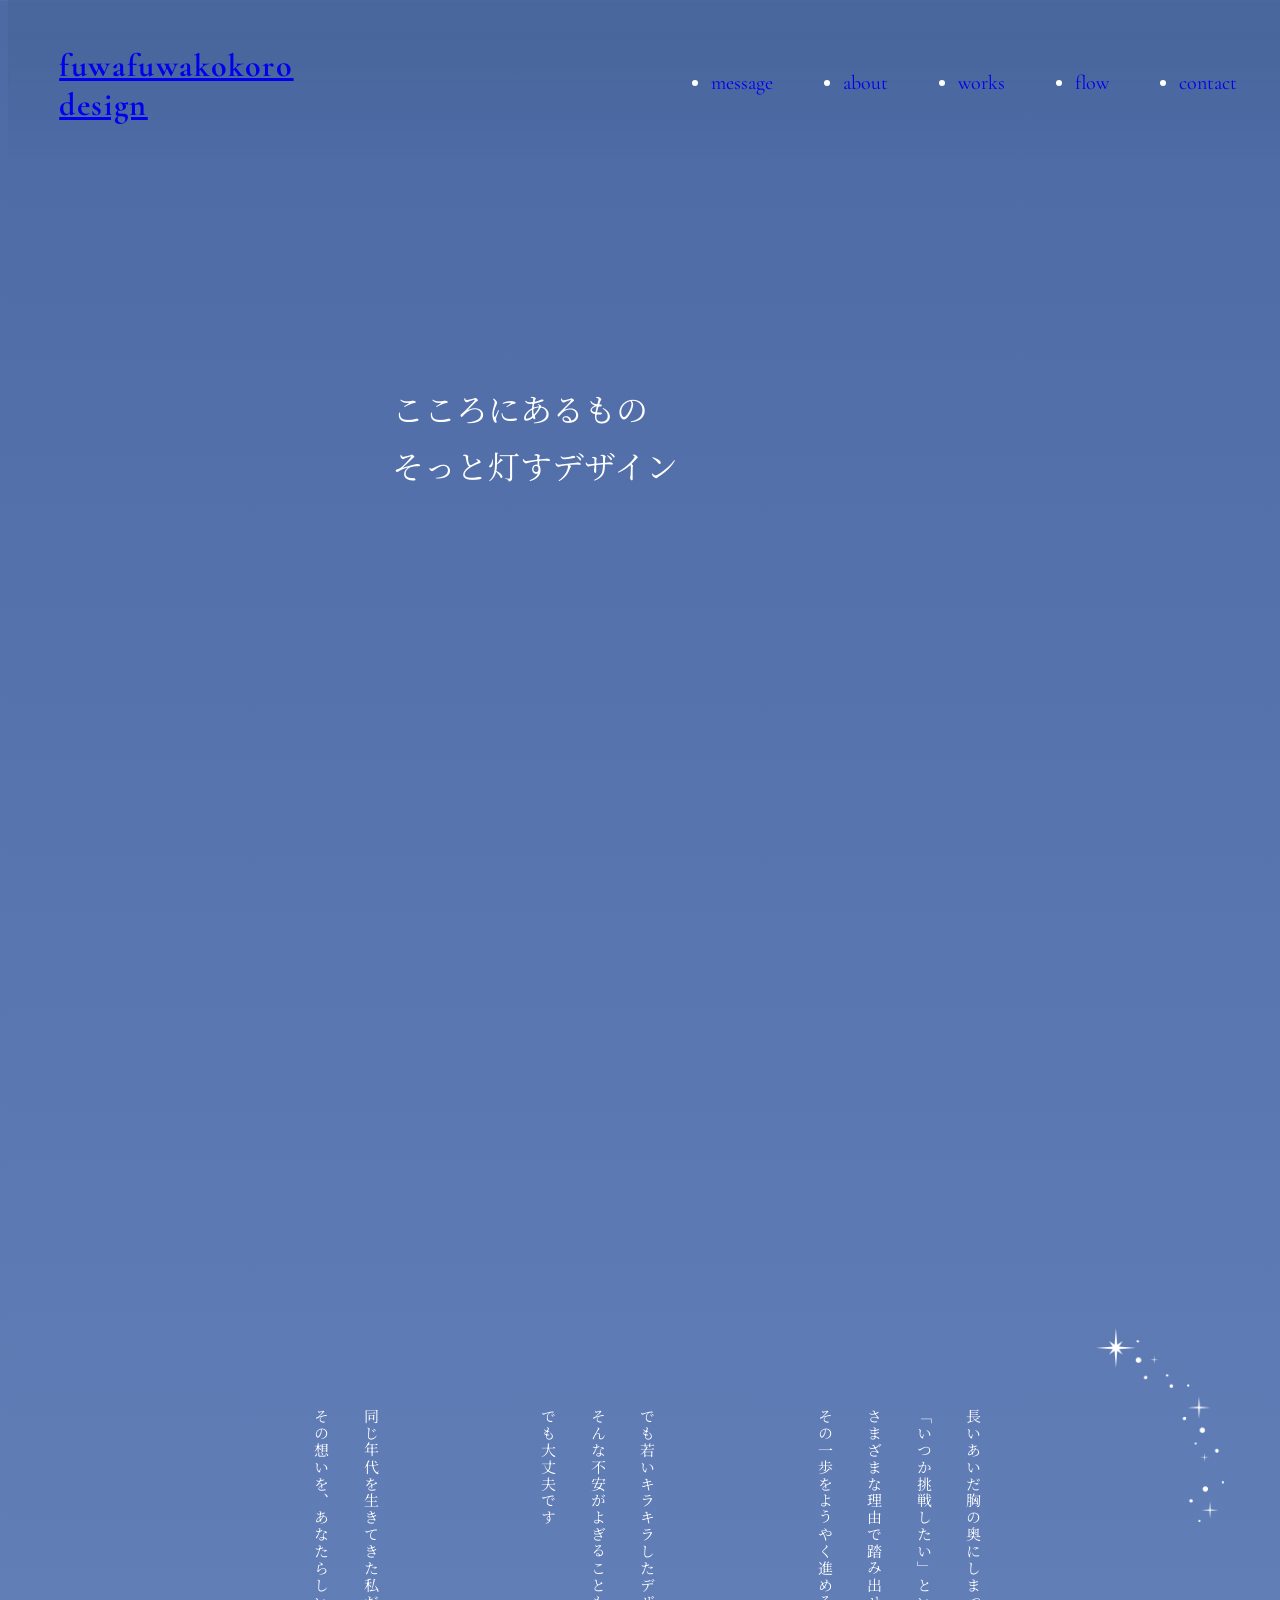
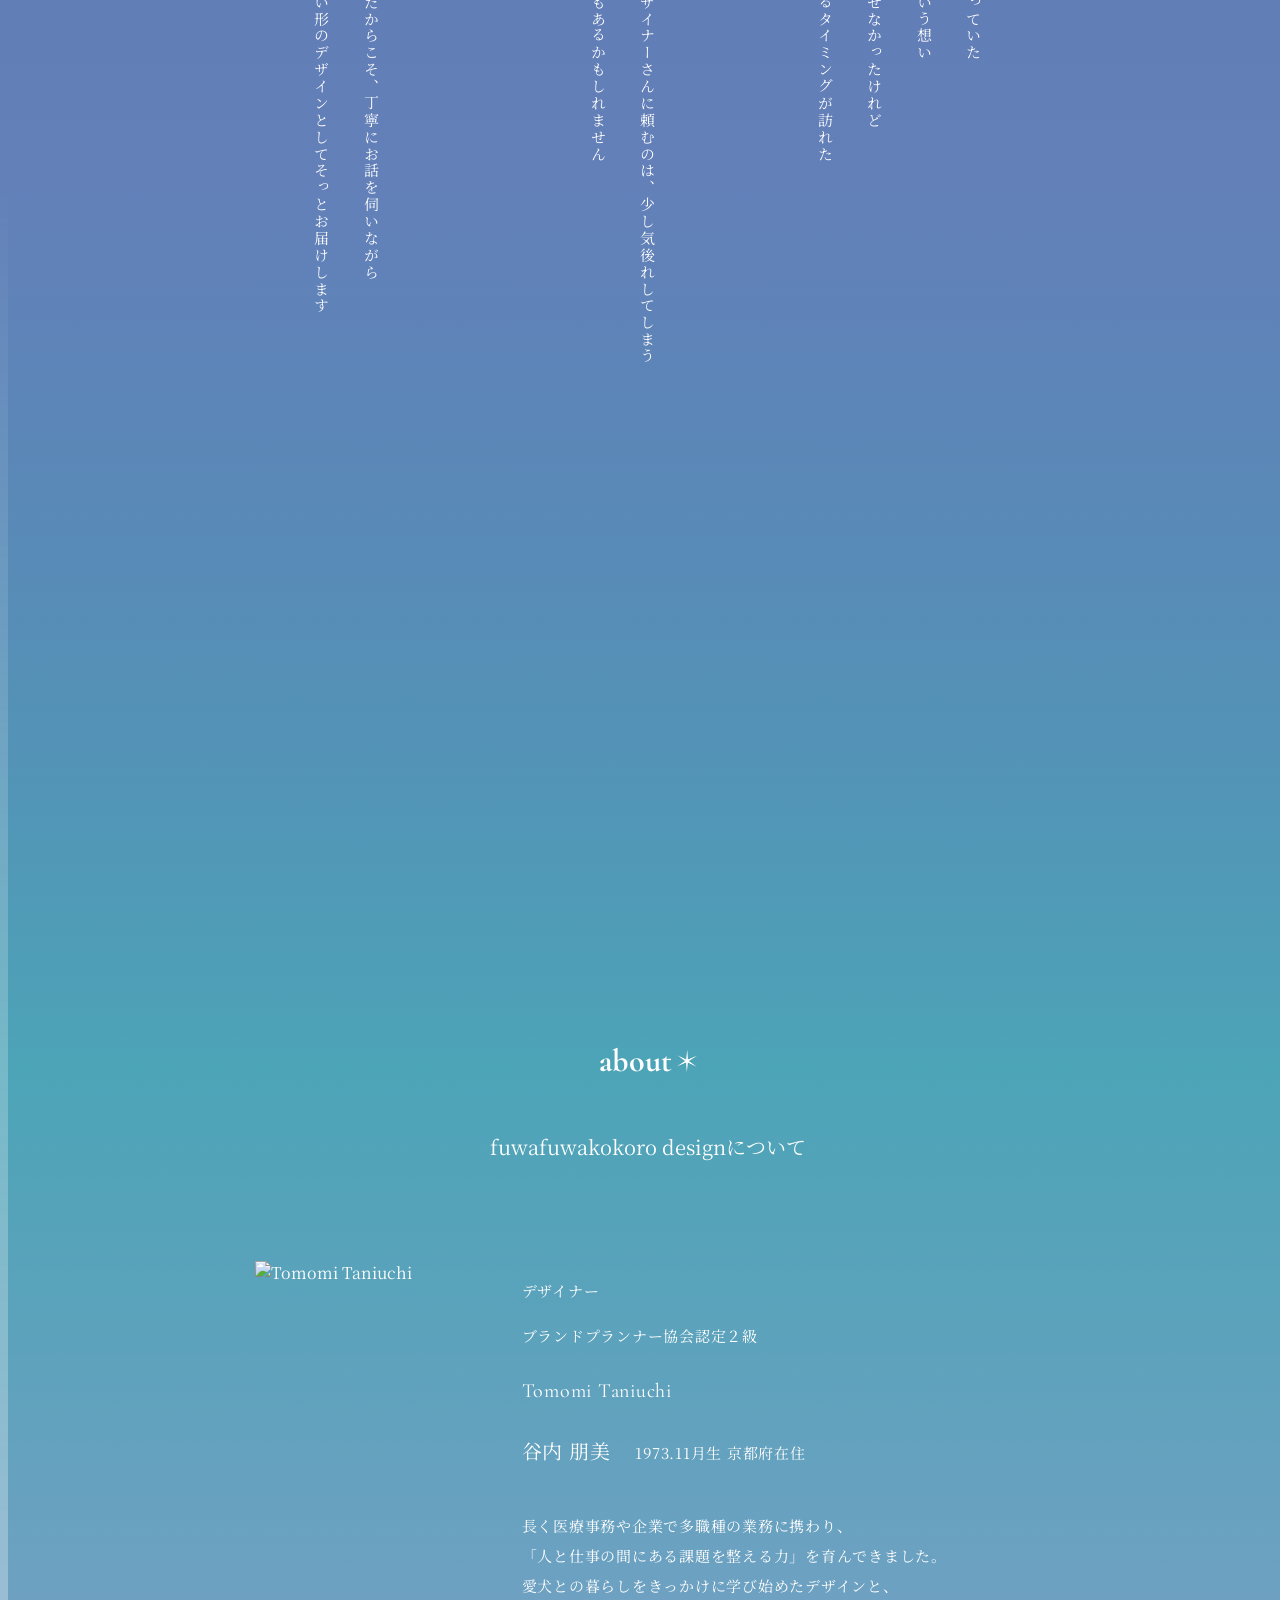
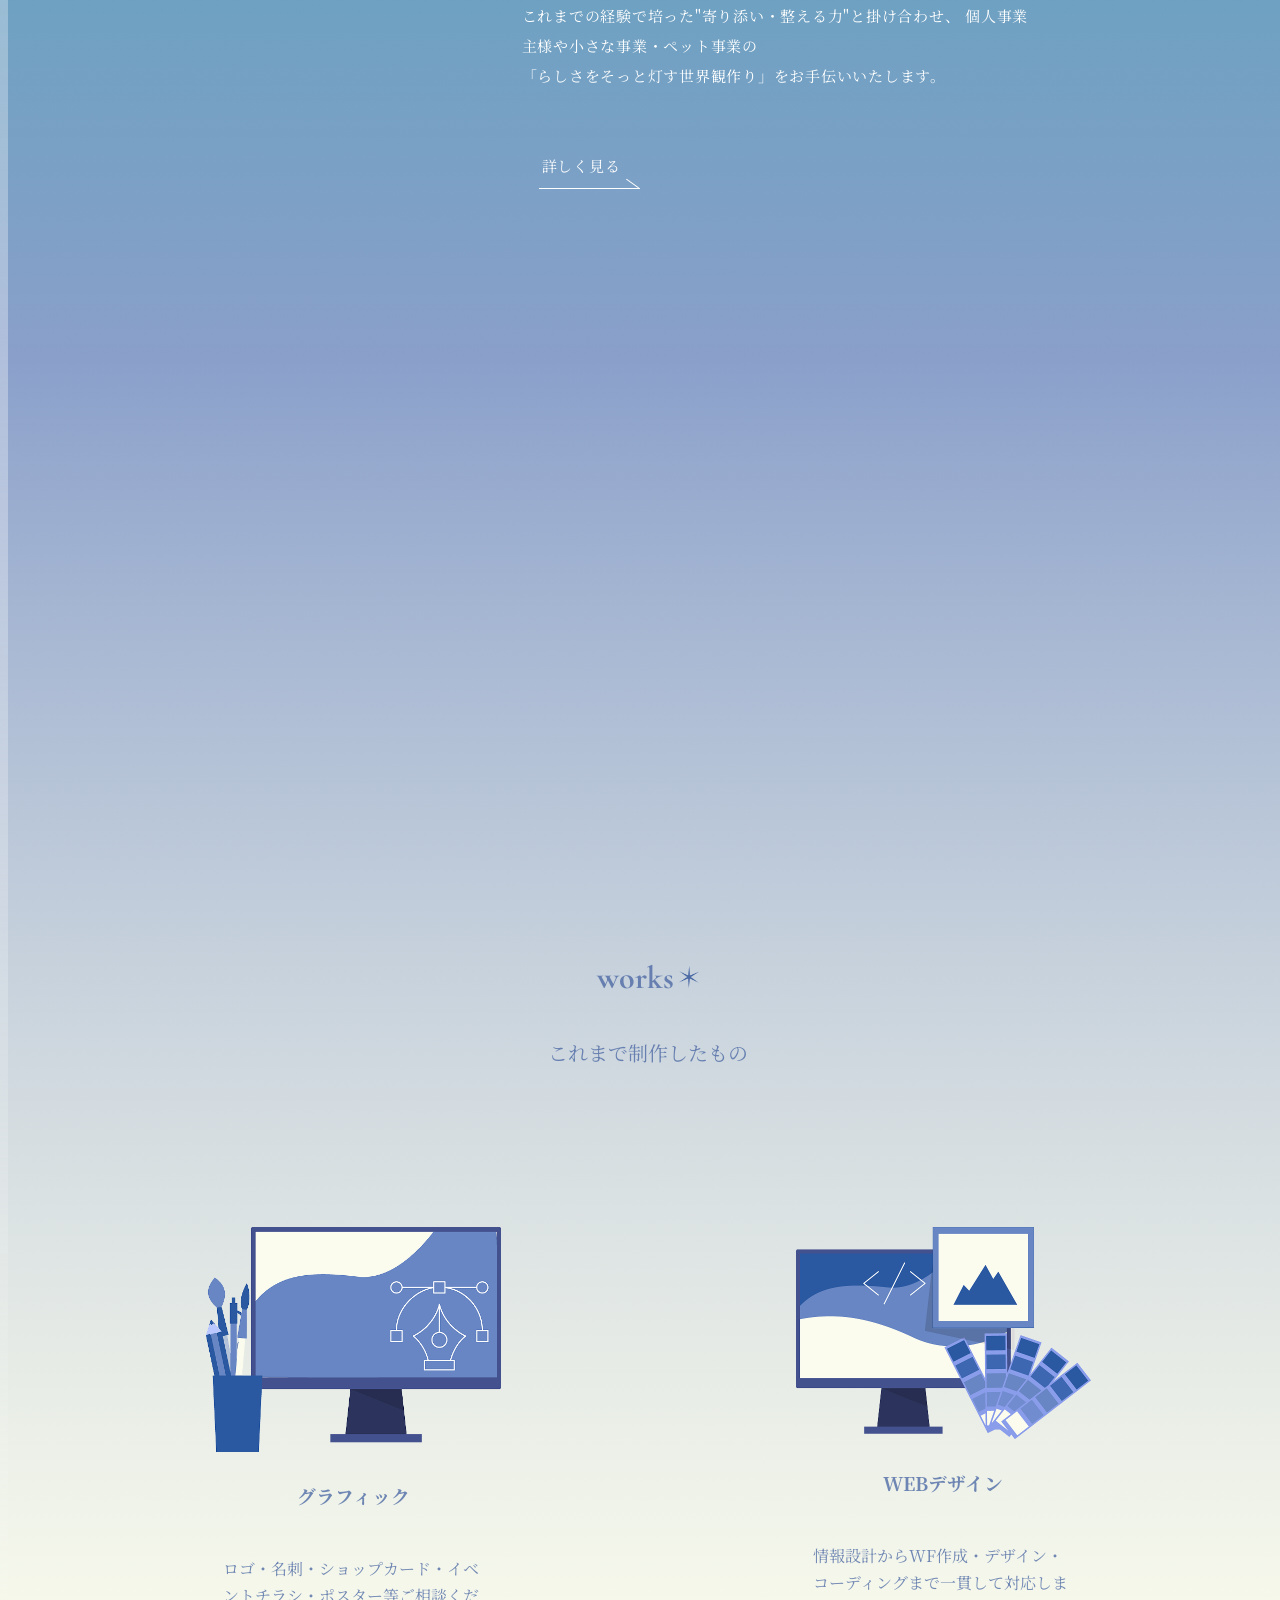
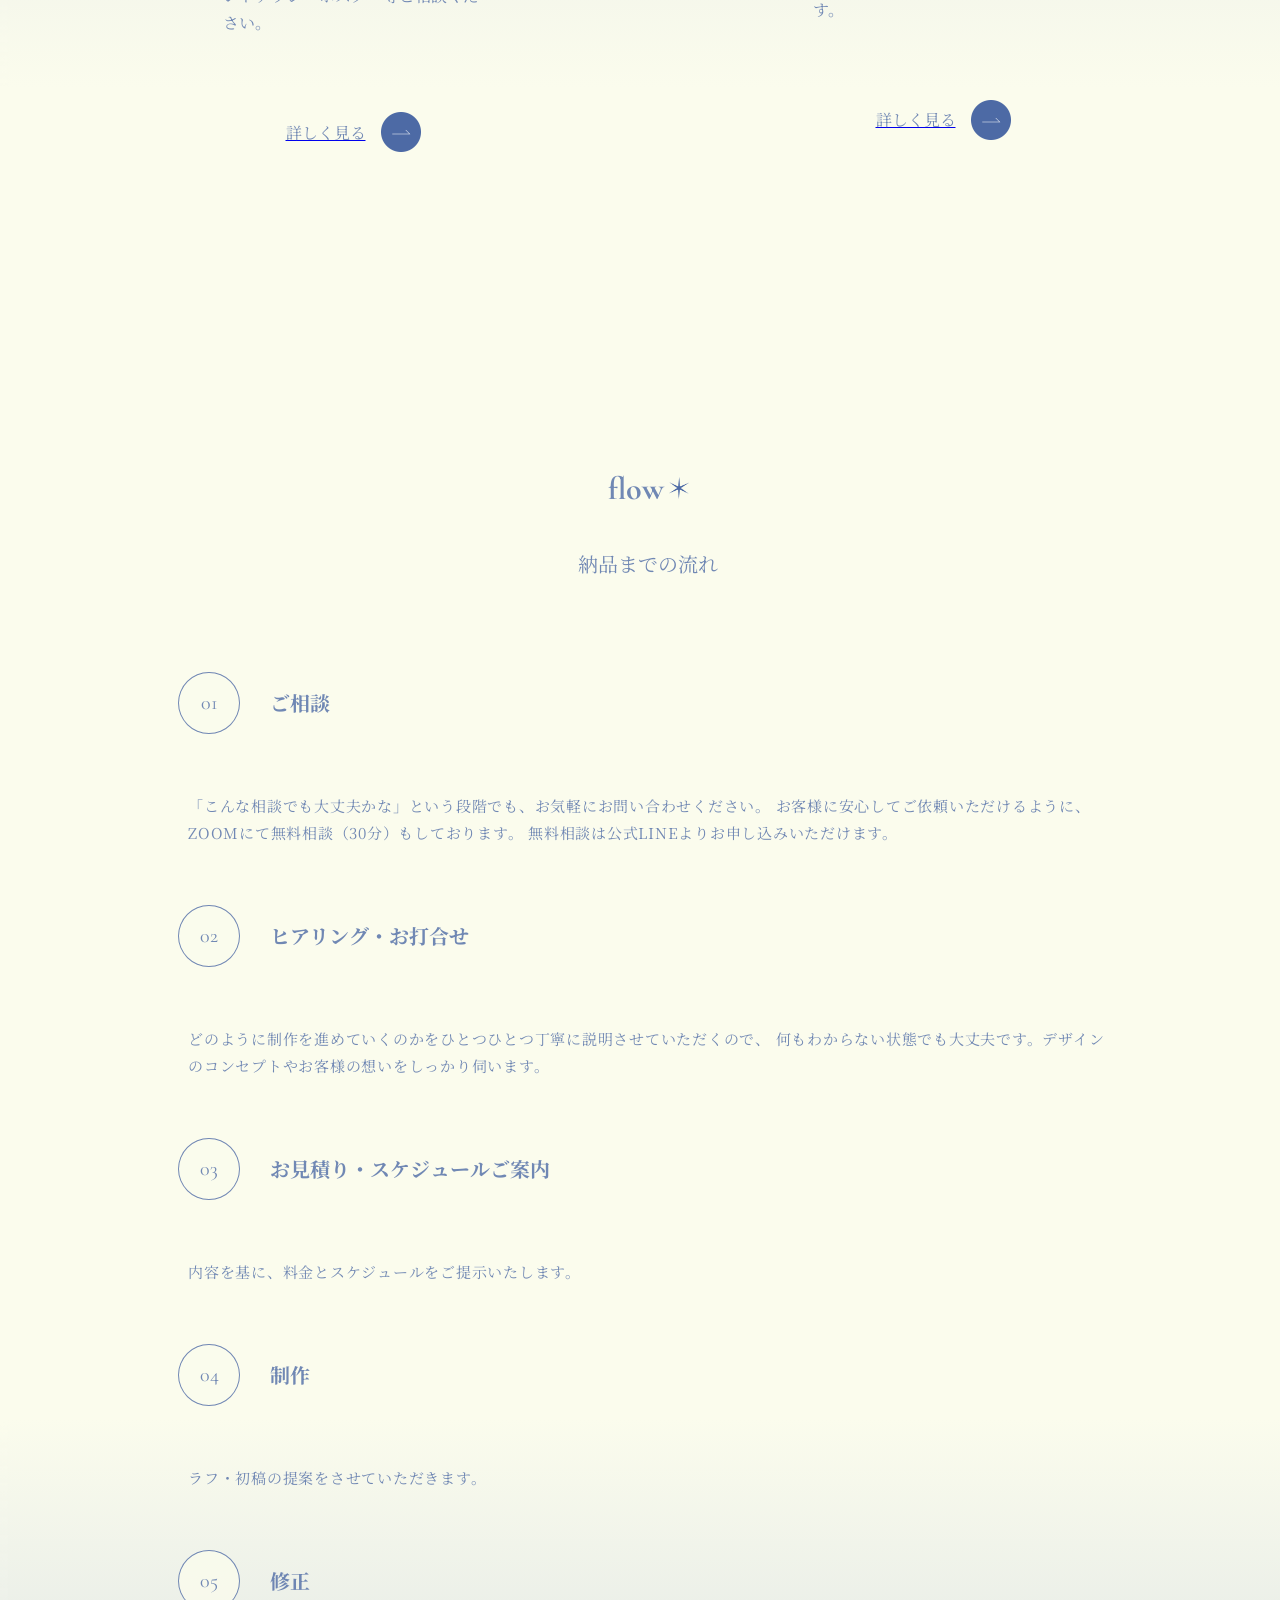
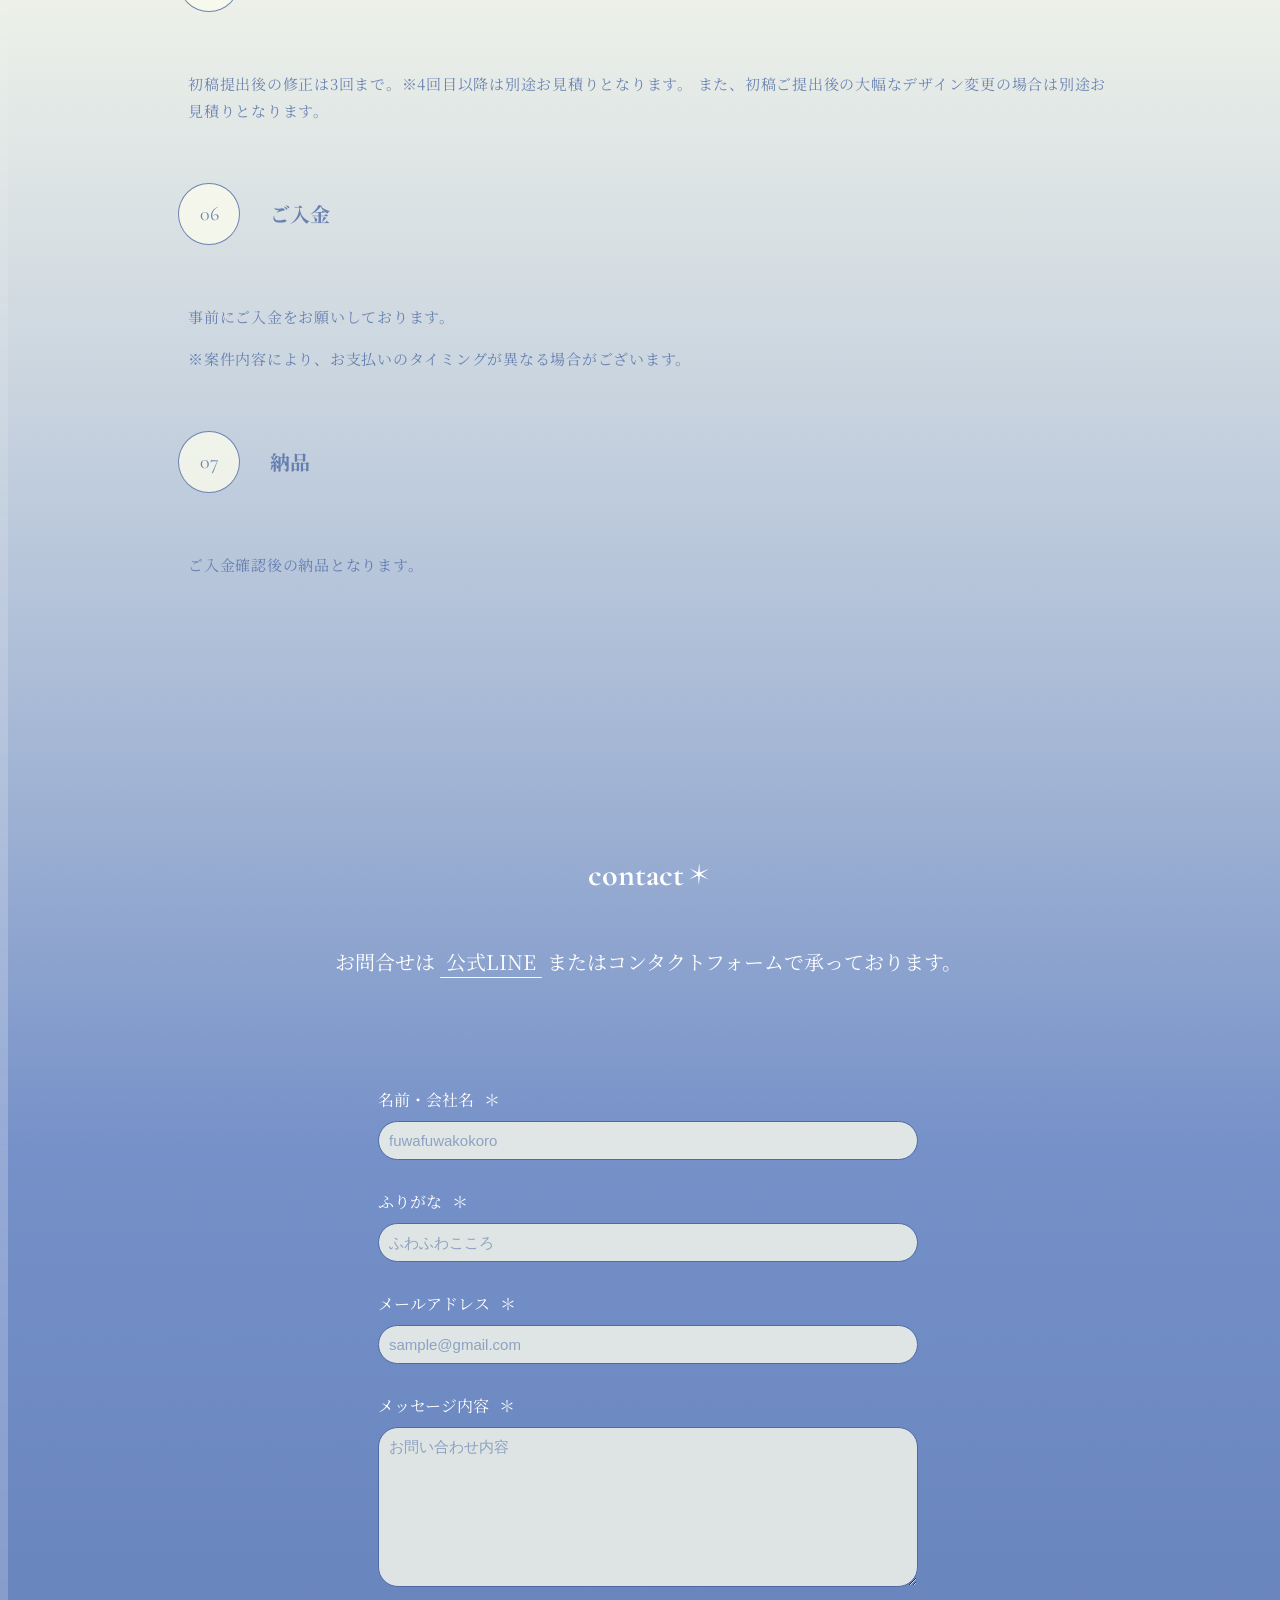
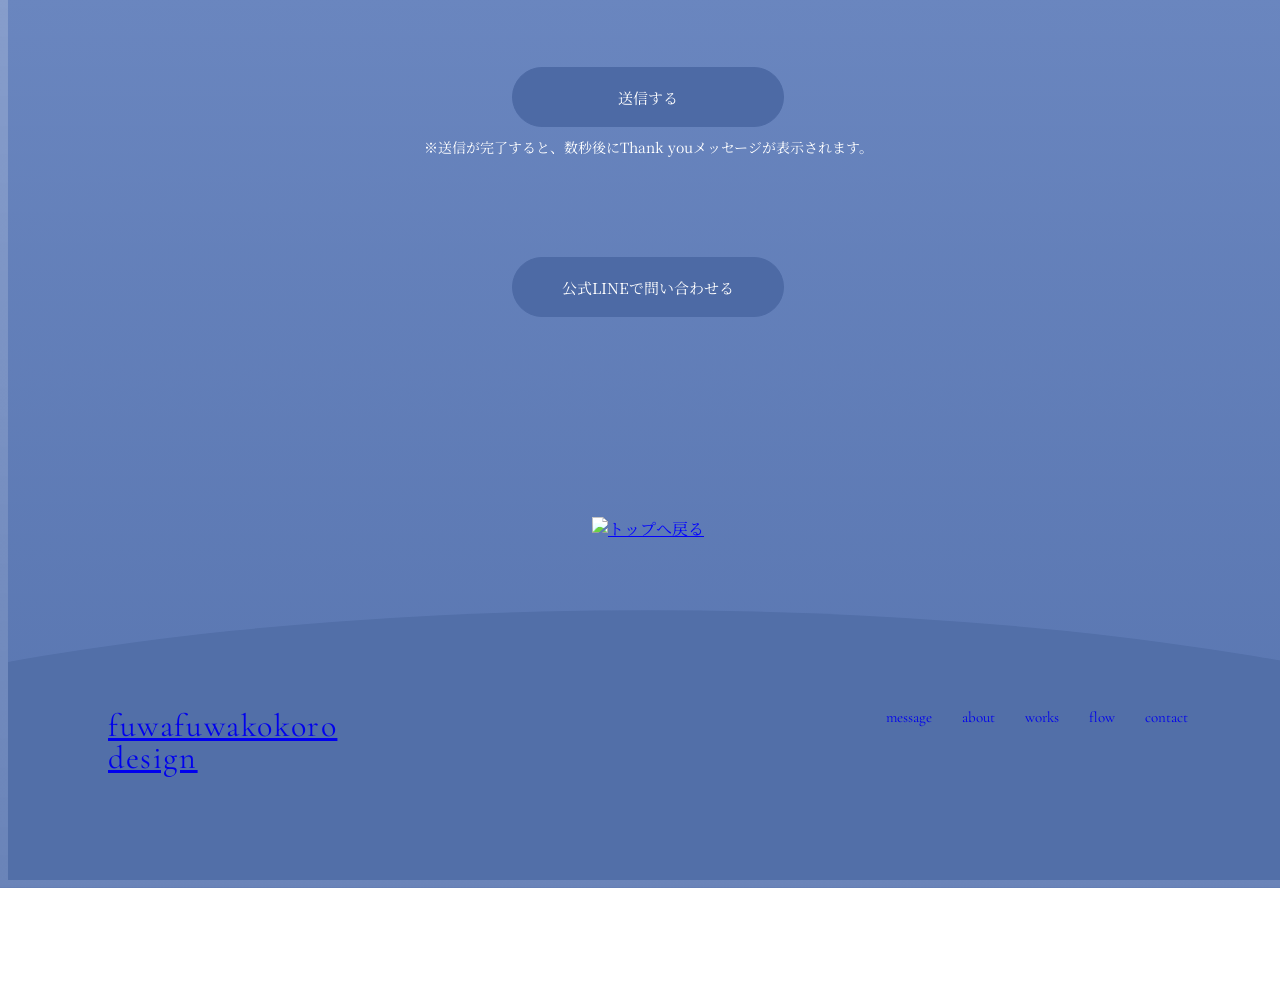
==== commit b6bfebef: "Update index.html" ====
--- a/index.html
+++ b/index.html
@@ -258,6 +258,9 @@
                 <p class="step-text">
                     事前にご入金をお願いしております。
                 </p>
+                <p class="step-text">
+                ※案件内容により、お支払いのタイミングが異なる場合がございます。
+                     </p>
 
                 <div class="flow-step">
                     <div class="step-number">07</div>
